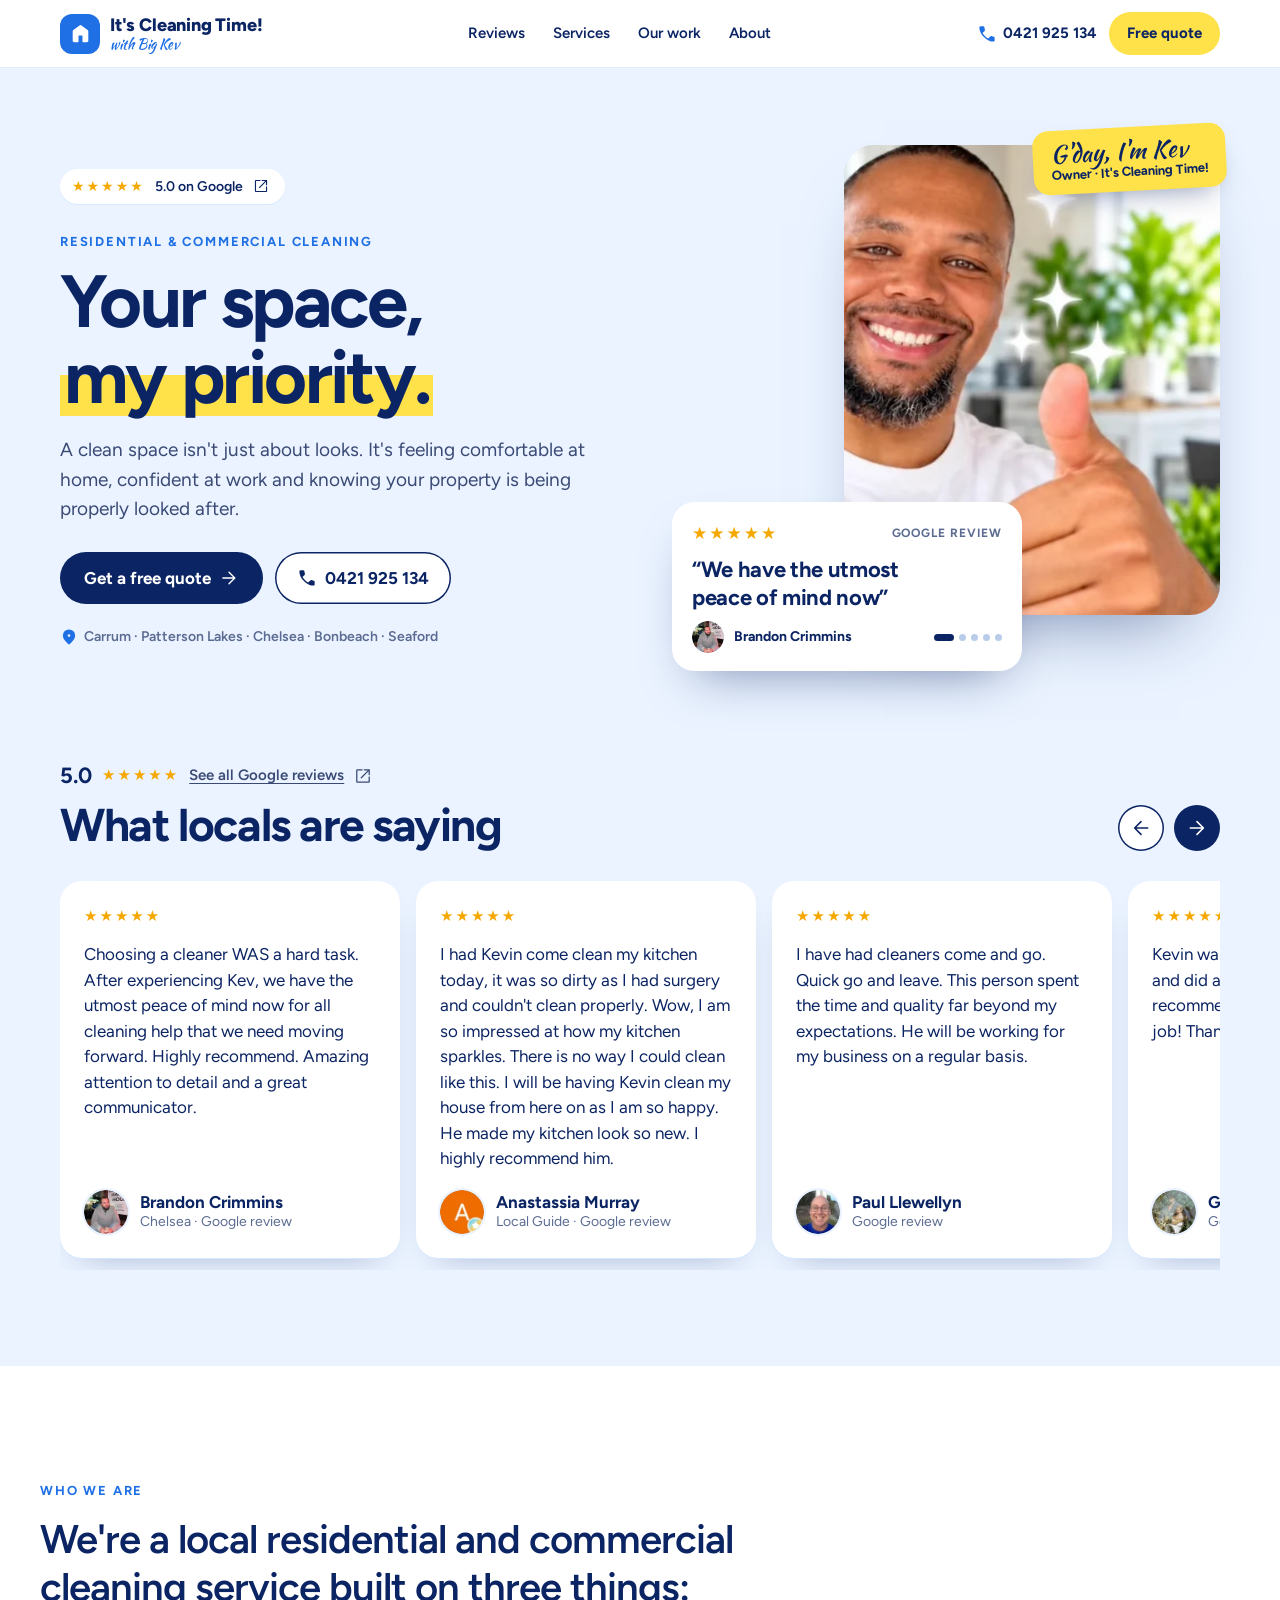
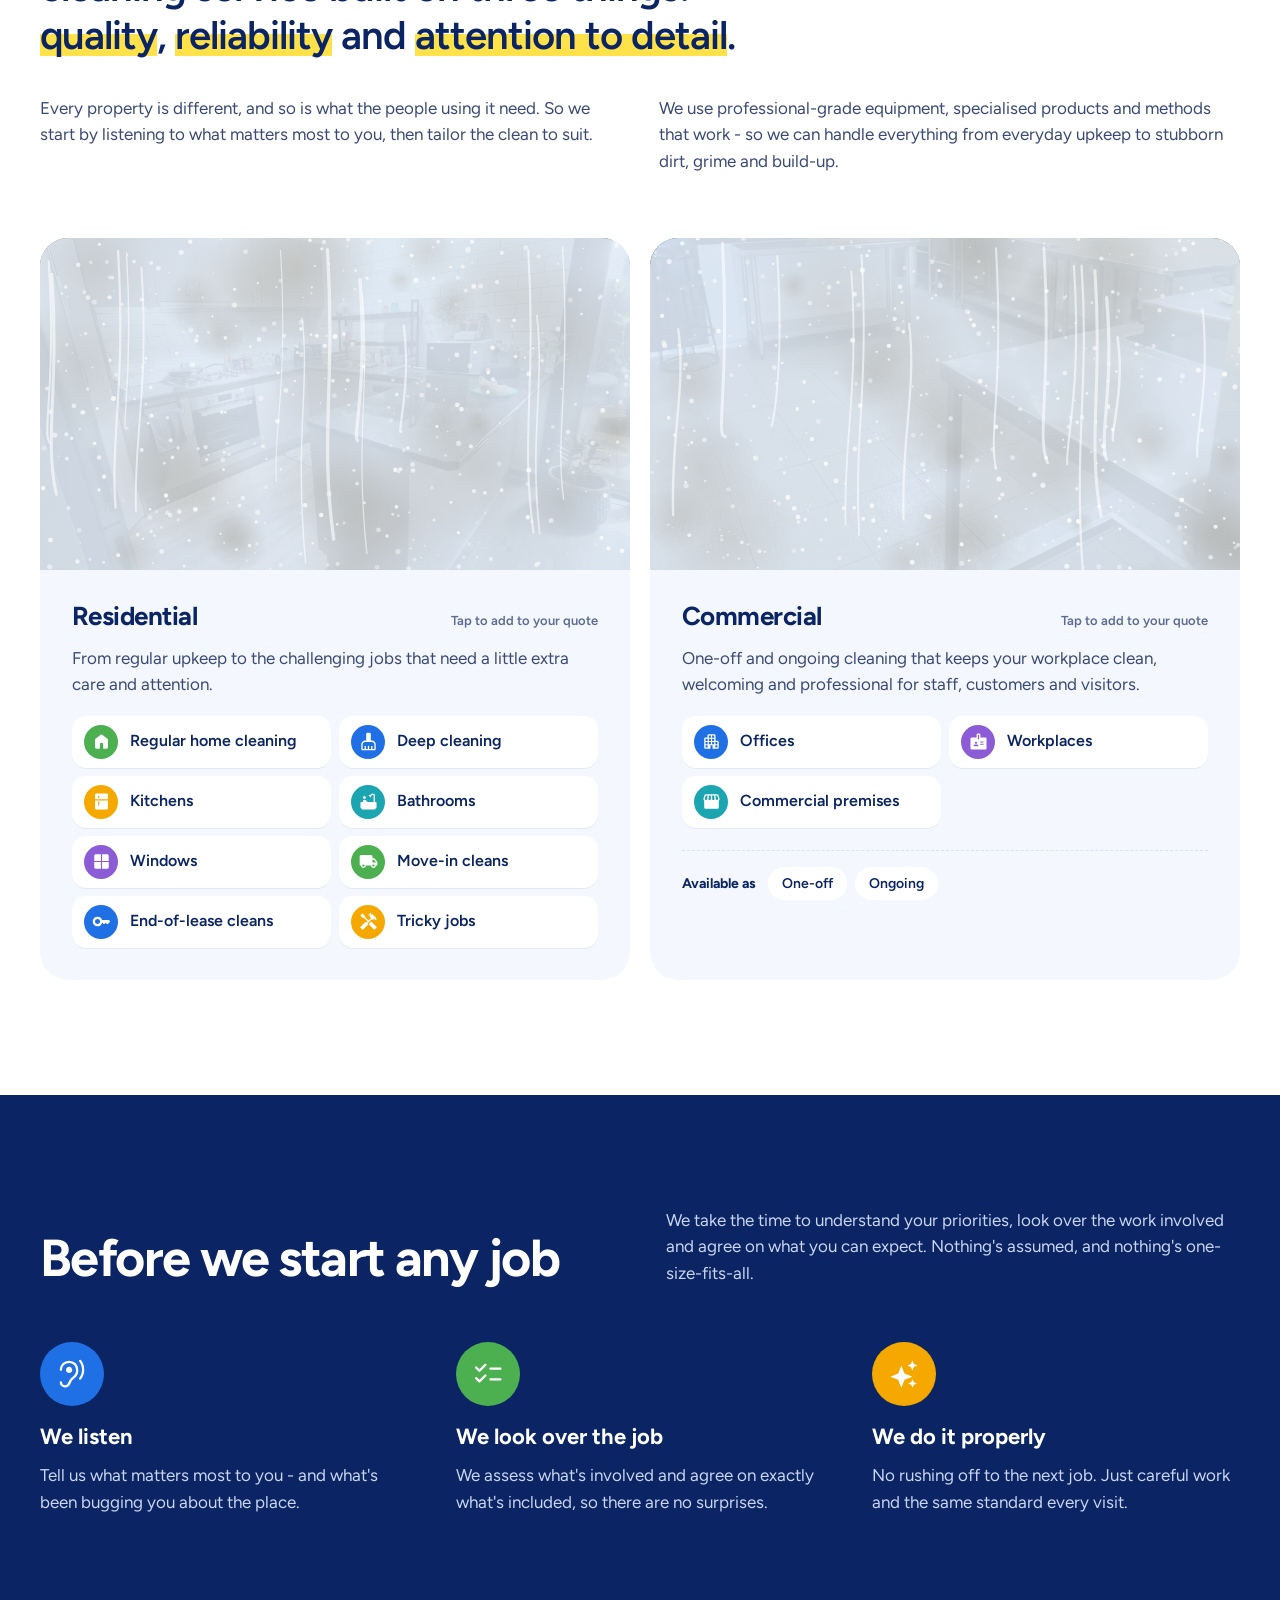
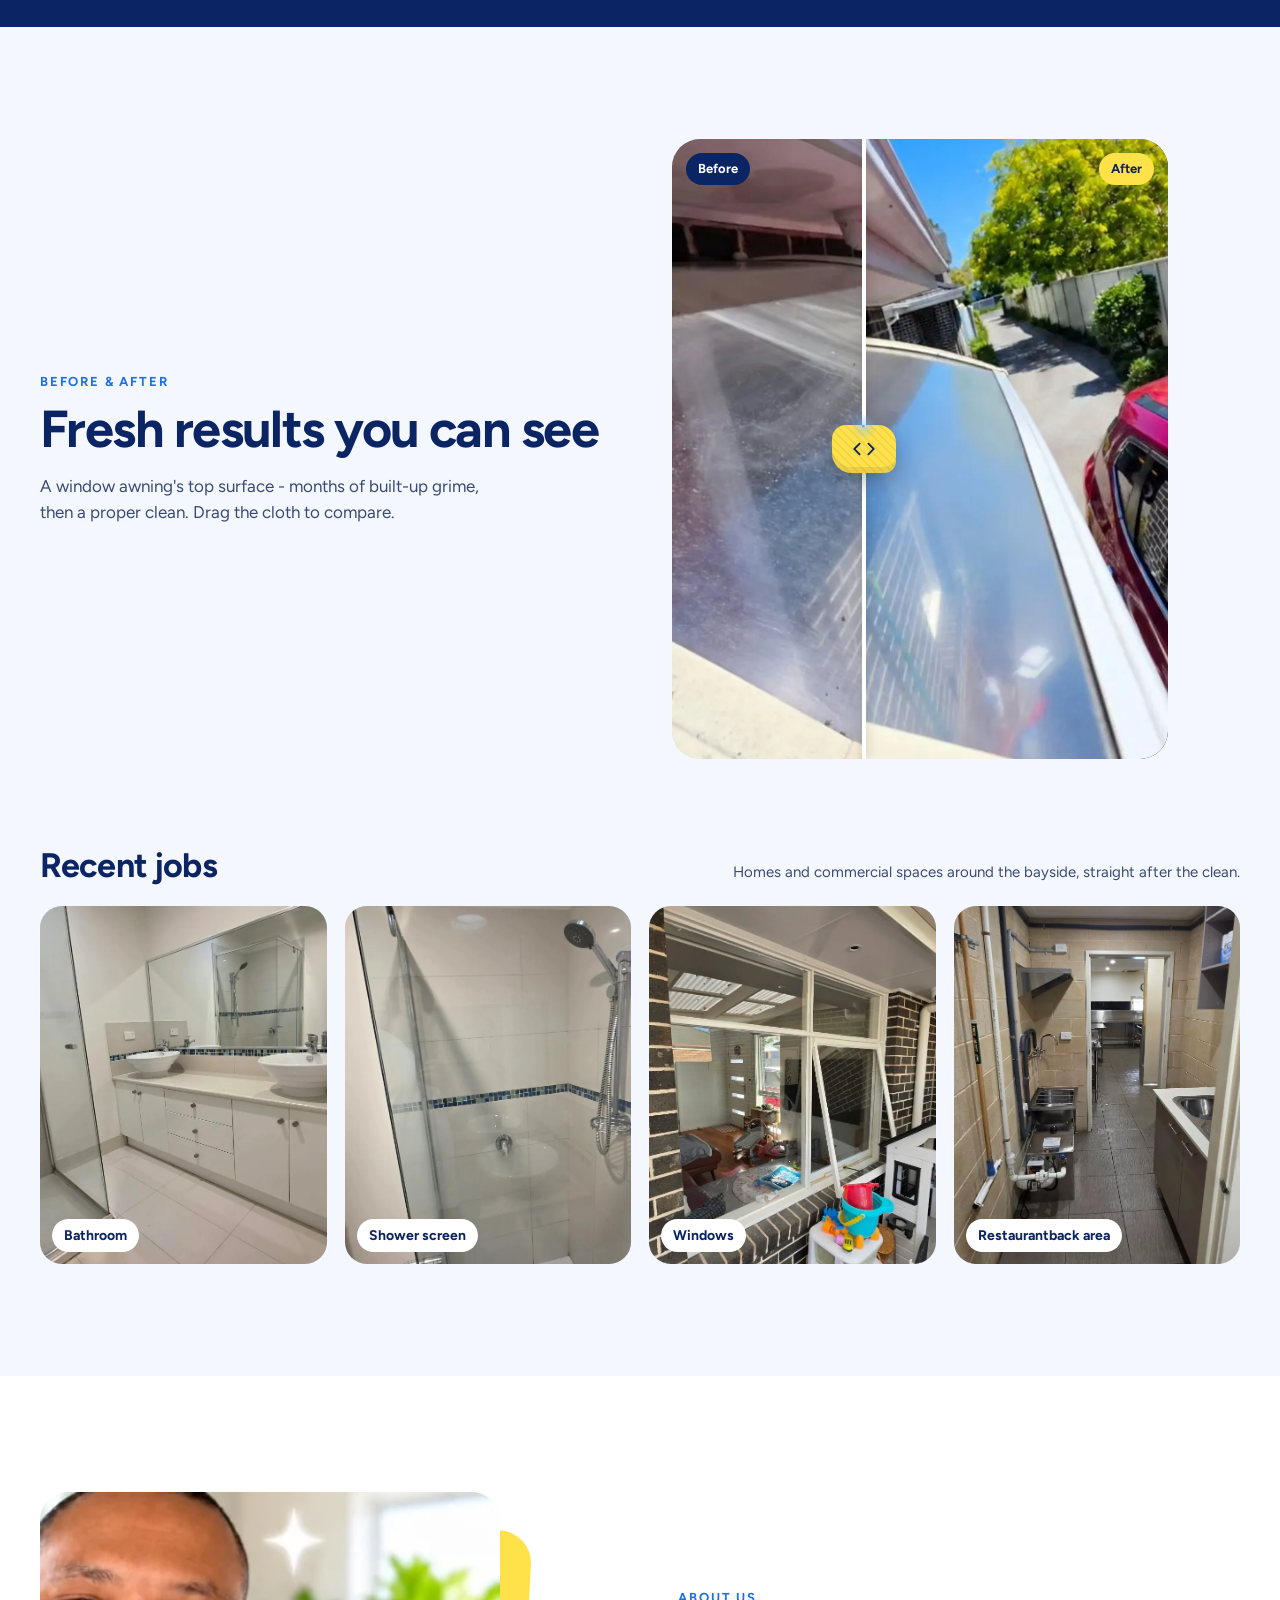
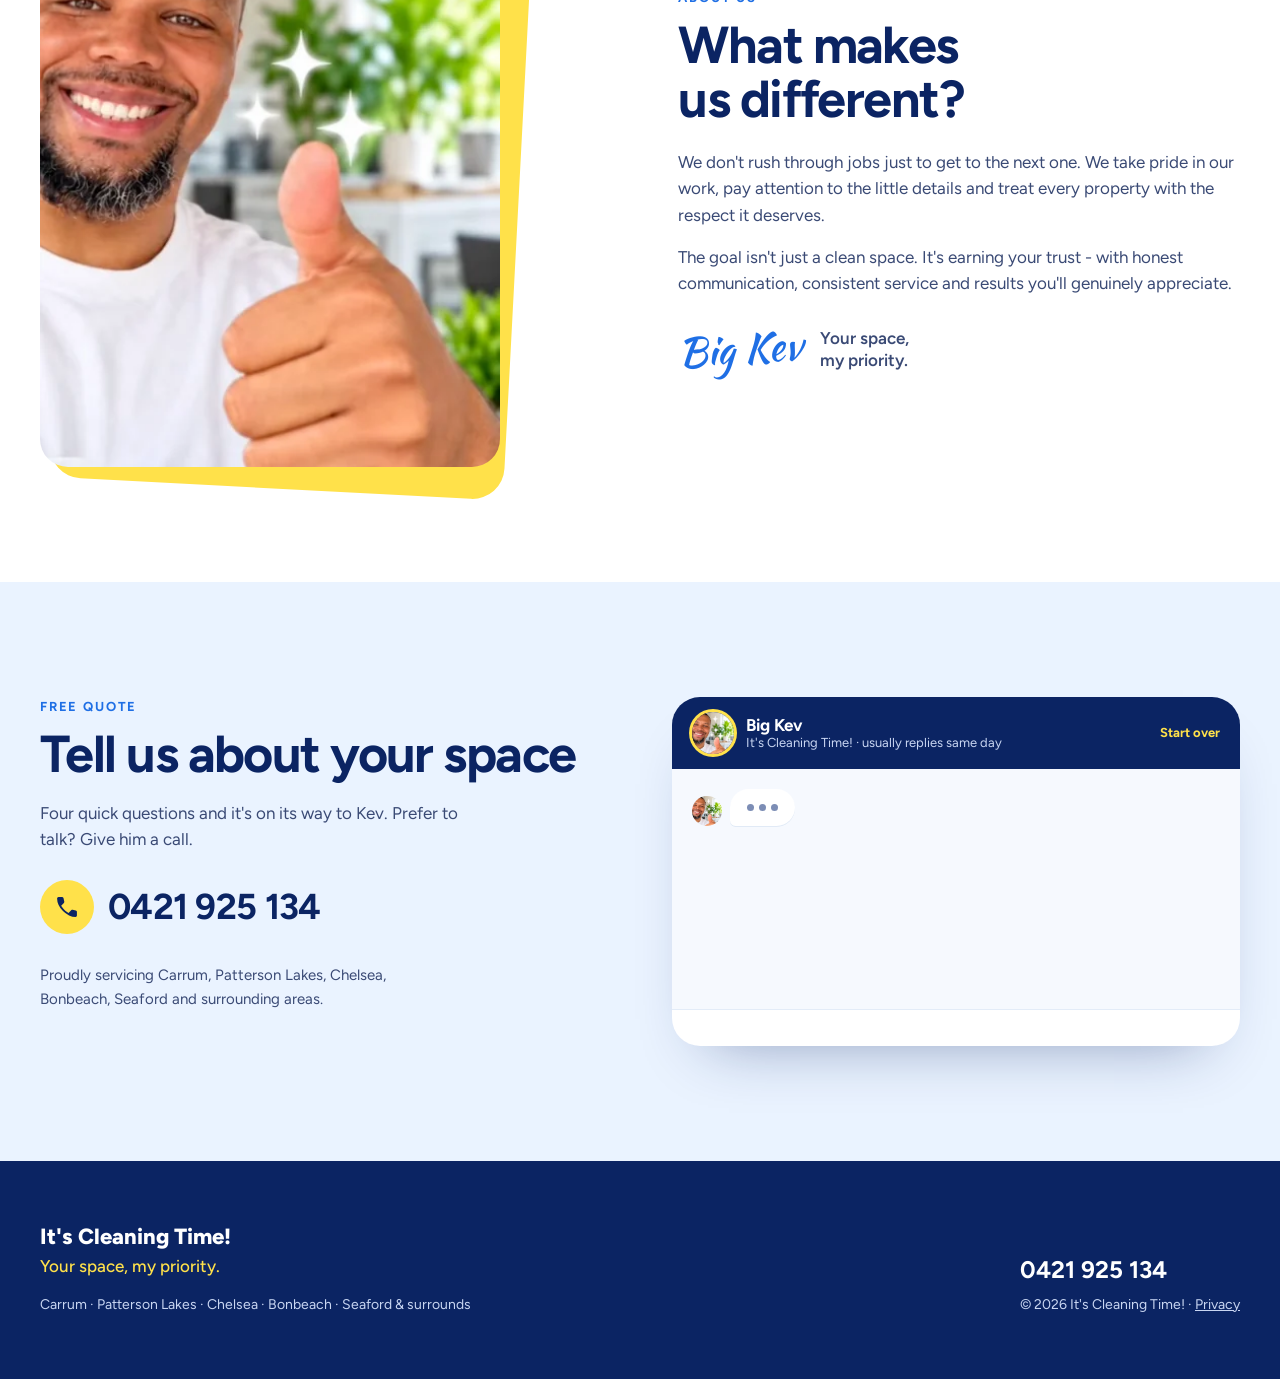
==== index.html @ 4a62997e "Update index.html" ====
<!DOCTYPE html>
<html lang="en-AU" class="no-js">
<head>
<meta charset="utf-8">
<meta name="viewport" content="width=device-width, initial-scale=1, viewport-fit=cover">
<title>It's Cleaning Time! | Home &amp; Commercial Cleaning in Carrum, Chelsea &amp; Seaford</title>
<meta name="description" content="A clean space isn't just about looks. Local residential and commercial cleaning with Big Kev in Carrum, Patterson Lakes, Chelsea, Bonbeach and Seaford. Get a free quote.">
<link rel="canonical" href="https://itscleaningtime.com.au/">
<meta name="theme-color" content="#0B2463">

<!-- Enquiry endpoint: the Supabase function that saves enquiries and emails Kev. Also used by the no-JavaScript form further down. -->
<meta name="enquiry-endpoint" content="https://hkbgkbuhmrchkftunzar.supabase.co/functions/v1/enquiry">

<meta property="og:type" content="website">
<meta property="og:site_name" content="It's Cleaning Time!">
<meta property="og:title" content="It's Cleaning Time! with Big Kev">
<meta property="og:description" content="Residential and commercial cleaning in Carrum, Patterson Lakes, Chelsea, Bonbeach and Seaford. Your space, my priority.">
<meta property="og:url" content="https://itscleaningtime.com.au/">
<meta property="og:image" content="https://itscleaningtime.com.au/assets/img/og-image.jpg">
<meta property="og:image:width" content="1200">
<meta property="og:image:height" content="630">
<meta property="og:locale" content="en_AU">
<meta name="twitter:card" content="summary_large_image">

<link rel="icon" href="favicon.svg" type="image/svg+xml">
<link rel="icon" href="favicon-32.png" type="image/png" sizes="32x32">
<link rel="apple-touch-icon" href="apple-touch-icon.png">

<link rel="preconnect" href="https://fonts.googleapis.com">
<link rel="preconnect" href="https://fonts.gstatic.com" crossorigin>
<link rel="stylesheet" href="https://fonts.googleapis.com/css2?family=Figtree:wght@400;500;600;700;800&family=Kaushan+Script&display=swap">
<link rel="stylesheet" href="assets/css/styles.css">
<script>document.documentElement.className = document.documentElement.className.replace('no-js', 'js');</script>
<script src="assets/js/main.js" defer></script>

<script type="application/ld+json">
{
  "@context": "https://schema.org",
  "@type": "LocalBusiness",
  "name": "It's Cleaning Time!",
  "alternateName": "It's Cleaning Time! with Big Kev",
  "description": "Residential and commercial cleaning in Carrum, Patterson Lakes, Chelsea, Bonbeach, Seaford and surrounding areas.",
  "url": "https://itscleaningtime.com.au/",
  "telephone": "+61421925134",
  "image": "https://itscleaningtime.com.au/assets/img/og-image.jpg",
  "logo": "https://itscleaningtime.com.au/apple-touch-icon.png",
  "areaServed": [
    { "@type": "Place", "name": "Carrum, VIC" },
    { "@type": "Place", "name": "Patterson Lakes, VIC" },
    { "@type": "Place", "name": "Chelsea, VIC" },
    { "@type": "Place", "name": "Bonbeach, VIC" },
    { "@type": "Place", "name": "Seaford, VIC" }
  ],
  "sameAs": ["https://share.google/cyPGA1AHIAnewg5Qh"]
}
</script>
</head>
<body>
<a class="skip-link" href="#quote">Skip to free quote</a>
<div class="page" id="page">

  <header class="site-header">
    <div class="wrap header-inner">
      <a class="brand" href="#top" aria-label="It's Cleaning Time! with Big Kev, back to top">
        <span class="brand-mark"><svg class="ic" aria-hidden="true"><use href="assets/icons.svg#home"/></svg></span>
        <span class="brand-text">
          <span class="brand-name">It's Cleaning Time!</span>
          <span class="brand-sub">with Big Kev</span>
        </span>
      </a>
      <nav class="site-nav" aria-label="Main">
        <a href="#reviews">Reviews</a>
        <a href="#services">Services</a>
        <a href="#work">Our work</a>
        <a href="#about">About</a>
      </nav>
      <div class="header-actions">
        <a class="header-phone" href="tel:0421925134"><svg class="ic" aria-hidden="true"><use href="assets/icons.svg#call"/></svg>0421 925 134</a>
        <a class="btn-header" href="#quote">Free quote</a>
      </div>
    </div>
  </header>

  <main>
    <!-- HERO -->
    <section id="top" class="hero">
      <div class="wrap hero-grid">
        <div class="hero-copy">
          <a class="google-pill" href="https://share.google/cyPGA1AHIAnewg5Qh" target="_blank" rel="noopener">
            <span class="stars" aria-hidden="true">★★★★★</span><span>5.0 on Google</span><svg class="ic" aria-hidden="true"><use href="assets/icons.svg#open_in_new"/></svg><span class="sr-only">(opens in a new tab)</span>
          </a>
          <p class="eyebrow hero-eyebrow">Residential &amp; commercial cleaning</p>
          <h1 class="h1">Your space, <span class="hl hl-hero" data-fx="hl">my priority.</span></h1>
          <p class="lead">A clean space isn't just about looks. It's feeling comfortable at home, confident at work and knowing your property is being properly looked after.</p>
          <div class="btn-row">
            <a class="btn btn-primary" href="#quote">Get a free quote<svg class="ic" aria-hidden="true"><use href="assets/icons.svg#arrow_forward"/></svg></a>
            <a class="btn btn-secondary" href="tel:0421925134"><svg class="ic" aria-hidden="true"><use href="assets/icons.svg#call"/></svg>0421 925 134</a>
          </div>
          <p class="area-line"><svg class="ic" aria-hidden="true"><use href="assets/icons.svg#location_on"/></svg>Carrum · Patterson Lakes · Chelsea · Bonbeach · Seaford</p>
        </div>

        <div class="hero-visual">
          <div class="hero-photo">
            <img src="assets/img/kev-photo.webp" alt="Big Kev from It's Cleaning Time!" width="453" height="805" fetchpriority="high">
          </div>
          <div class="kev-tag" aria-hidden="true">
            <span class="kev-tag-script">G'day, I'm Kev</span>
            <span class="kev-tag-sub">Owner · It's Cleaning Time!</span>
          </div>
          <figure class="hero-review" id="heroReview">
            <div class="hero-review-top">
              <span class="stars" role="img" aria-label="5 stars">★★★★★</span>
              <span class="hero-review-label">Google review</span>
            </div>
            <blockquote class="hero-review-quote" id="heroQuote">“We have the utmost peace of mind now”</blockquote>
            <figcaption class="hero-review-foot">
              <span class="hero-review-who"><img id="heroAvatar" src="assets/img/review-brandon.webp" alt="" width="32" height="32"><span id="heroName">Brandon Crimmins</span></span>
              <span class="dots" id="heroDots">
                <button type="button" class="dot is-active" data-i="0" aria-label="Show review 1" aria-current="true"></button>
                <button type="button" class="dot" data-i="1" aria-label="Show review 2"></button>
                <button type="button" class="dot" data-i="2" aria-label="Show review 3"></button>
                <button type="button" class="dot" data-i="3" aria-label="Show review 4"></button>
                <button type="button" class="dot" data-i="4" aria-label="Show review 5"></button>
              </span>
            </figcaption>
          </figure>
        </div>
      </div>

      <!-- REVIEWS -->
      <div id="reviews" class="wrap reviews">
        <div class="reviews-head">
          <div>
            <a class="rating-link" href="https://share.google/cyPGA1AHIAnewg5Qh" target="_blank" rel="noopener"><span class="rating-num">5.0</span><span class="stars" aria-hidden="true">★★★★★</span><span class="rating-text">See all Google reviews</span><svg class="ic" aria-hidden="true"><use href="assets/icons.svg#open_in_new"/></svg><span class="sr-only">(opens in a new tab)</span></a>
            <h2 class="h2 reviews-title">What locals are saying</h2>
          </div>
          <div class="arrows">
            <button type="button" class="round-btn round-btn-light" id="revPrev" aria-label="Previous reviews"><svg class="ic" aria-hidden="true"><use href="assets/icons.svg#arrow_back"/></svg></button>
            <button type="button" class="round-btn round-btn-dark" id="revNext" aria-label="Next reviews"><svg class="ic" aria-hidden="true"><use href="assets/icons.svg#arrow_forward"/></svg></button>
          </div>
        </div>
        <div class="review-row" id="reviewRow" data-fx="spray">
          <article class="review-card" data-sp>
            <span class="stars" role="img" aria-label="5 stars">★★★★★</span>
            <p>Choosing a cleaner WAS a hard task. After experiencing Kev, we have the utmost peace of mind now for all cleaning help that we need moving forward. Highly recommend. Amazing attention to detail and a great communicator.</p>
            <div class="review-foot">
              <img src="assets/img/review-brandon.webp" alt="" width="44" height="44" loading="lazy">
              <div><div class="review-name">Brandon Crimmins</div><div class="review-meta">Chelsea · Google review</div></div>
            </div>
            <div class="sheen" data-sheen></div>
          </article>
          <article class="review-card" data-sp>
            <span class="stars" role="img" aria-label="5 stars">★★★★★</span>
            <p>I had Kevin come clean my kitchen today, it was so dirty as I had surgery and couldn't clean properly. Wow, I am so impressed at how my kitchen sparkles. There is no way I could clean like this. I will be having Kevin clean my house from here on as I am so happy. He made my kitchen look so new. I highly recommend him.</p>
            <div class="review-foot">
              <img src="assets/img/review-anastassia.webp" alt="" width="44" height="44" loading="lazy">
              <div><div class="review-name">Anastassia Murray</div><div class="review-meta">Local Guide · Google review</div></div>
            </div>
            <div class="sheen" data-sheen></div>
          </article>
          <article class="review-card" data-sp>
            <span class="stars" role="img" aria-label="5 stars">★★★★★</span>
            <p>I have had cleaners come and go. Quick go and leave. This person spent the time and quality far beyond my expectations. He will be working for my business on a regular basis.</p>
            <div class="review-foot">
              <img src="assets/img/review-paul.webp" alt="" width="44" height="44" loading="lazy">
              <div><div class="review-name">Paul Llewellyn</div><div class="review-meta">Google review</div></div>
            </div>
            <div class="sheen" data-sheen></div>
          </article>
          <article class="review-card" data-sp>
            <span class="stars" role="img" aria-label="5 stars">★★★★★</span>
            <p>Kevin was great! So easy to deal with and did a fantastic job. Would highly recommend him for your next cleaning job! Thanks Big Kev</p>
            <div class="review-foot">
              <img src="assets/img/review-geoff-karen.webp" alt="" width="44" height="44" loading="lazy">
              <div><div class="review-name">Geoff and Karen</div><div class="review-meta">Google review</div></div>
            </div>
            <div class="sheen" data-sheen></div>
          </article>
          <article class="review-card" data-sp>
            <span class="stars" role="img" aria-label="5 stars">★★★★★</span>
            <p>Great service, very professional affordable and so clean thank you Kevin</p>
            <div class="review-foot">
              <img src="assets/img/review-lynessa.webp" alt="" width="44" height="44" loading="lazy">
              <div><div class="review-name">Lynessa Lucero</div><div class="review-meta">Google review</div></div>
            </div>
            <div class="sheen" data-sheen></div>
          </article>
        </div>
      </div>
    </section>

    <!-- WHO WE ARE / SERVICES -->
    <section id="services" class="section services">
      <div class="wrap">
        <p class="eyebrow">Who we are</p>
        <p class="statement">We're a local residential and commercial cleaning service built on three things: <span class="hl" data-fx="hl" style="--hl-delay:.1s">quality</span>, <span class="hl" data-fx="hl" style="--hl-delay:.5s">reliability</span> and <span class="hl" data-fx="hl" style="--hl-delay:.9s">attention to detail</span>.</p>
        <div class="two-col-text">
          <p>Every property is different, and so is what the people using it need. So we start by listening to what matters most to you, then tailor the clean to suit.</p>
          <p>We use professional-grade equipment, specialised products and methods that work - so we can handle everything from everyday upkeep to stubborn dirt, grime and build-up.</p>
        </div>

        <div class="svc-cards">
          <div class="svc-card">
            <div class="svc-photo" data-fx="fog">
              <img src="assets/img/home-kitchen.webp" alt="Freshly cleaned home kitchen" width="1200" height="555" loading="lazy">
              <canvas aria-hidden="true"></canvas>
            </div>
            <div class="svc-body">
              <div class="svc-title-row">
                <h3 class="h3">Residential</h3>
                <span class="svc-hint">Tap to add to your quote</span>
              </div>
              <p>From regular upkeep to the challenging jobs that need a little extra care and attention.</p>
              <div class="tiles">
                <button type="button" class="tile" data-service="Regular home clean"><span class="tile-ic" style="--c:var(--green)"><svg class="ic" aria-hidden="true"><use href="assets/icons.svg#home"/></svg></span>Regular home cleaning</button>
                <button type="button" class="tile" data-service="Deep clean"><span class="tile-ic" style="--c:var(--blue)"><svg class="ic" aria-hidden="true"><use href="assets/icons.svg#cleaning_services"/></svg></span>Deep cleaning</button>
                <button type="button" class="tile" data-service="Kitchen"><span class="tile-ic" style="--c:var(--star)"><svg class="ic" aria-hidden="true"><use href="assets/icons.svg#kitchen"/></svg></span>Kitchens</button>
                <button type="button" class="tile" data-service="Bathroom"><span class="tile-ic" style="--c:var(--teal)"><svg class="ic" aria-hidden="true"><use href="assets/icons.svg#bathtub"/></svg></span>Bathrooms</button>
                <button type="button" class="tile" data-service="Windows"><span class="tile-ic" style="--c:var(--purple)"><svg class="ic" aria-hidden="true"><use href="assets/icons.svg#window"/></svg></span>Windows</button>
                <button type="button" class="tile" data-service="Move-in"><span class="tile-ic" style="--c:var(--green)"><svg class="ic" aria-hidden="true"><use href="assets/icons.svg#local_shipping"/></svg></span>Move-in cleans</button>
                <button type="button" class="tile" data-service="End-of-lease"><span class="tile-ic" style="--c:var(--blue)"><svg class="ic" aria-hidden="true"><use href="assets/icons.svg#key"/></svg></span>End-of-lease cleans</button>
                <button type="button" class="tile" data-service="Tricky job"><span class="tile-ic" style="--c:var(--star)"><svg class="ic" aria-hidden="true"><use href="assets/icons.svg#handyman"/></svg></span>Tricky jobs</button>
              </div>
            </div>
          </div>

          <div class="svc-card">
            <div class="svc-photo" data-fx="fog" data-delay="250">
              <img src="assets/img/commercial-kitchen.webp" alt="Clean commercial kitchen" width="647" height="1400" loading="lazy" style="object-position:50% 60%">
              <canvas aria-hidden="true"></canvas>
            </div>
            <div class="svc-body">
              <div class="svc-title-row">
                <h3 class="h3">Commercial</h3>
                <span class="svc-hint">Tap to add to your quote</span>
              </div>
              <p>One-off and ongoing cleaning that keeps your workplace clean, welcoming and professional for staff, customers and visitors.</p>
              <div class="tiles">
                <button type="button" class="tile" data-service="Office / workplace"><span class="tile-ic" style="--c:var(--blue)"><svg class="ic" aria-hidden="true"><use href="assets/icons.svg#apartment"/></svg></span>Offices</button>
                <button type="button" class="tile" data-service="Office / workplace"><span class="tile-ic" style="--c:var(--purple)"><svg class="ic" aria-hidden="true"><use href="assets/icons.svg#badge"/></svg></span>Workplaces</button>
                <button type="button" class="tile" data-service="Commercial premises"><span class="tile-ic" style="--c:var(--teal)"><svg class="ic" aria-hidden="true"><use href="assets/icons.svg#storefront"/></svg></span>Commercial premises</button>
              </div>
              <div class="available">
                <span class="available-label">Available as</span>
                <span class="pill">One-off</span>
                <span class="pill">Ongoing</span>
              </div>
            </div>
          </div>
        </div>
      </div>
    </section>

    <!-- BEFORE WE START -->
    <section class="section steps on-navy">
      <div class="wrap">
        <div class="steps-head">
          <h2 class="h2">Before we start any job</h2>
          <p>We take the time to understand your priorities, look over the work involved and agree on what you can expect. Nothing's assumed, and nothing's one-size-fits-all.</p>
        </div>
        <div class="steps-grid" data-fx="spray">
          <div class="step">
            <span class="step-ic" data-sp style="--c:var(--blue)"><svg class="ic" aria-hidden="true"><use href="assets/icons.svg#hearing"/></svg></span>
            <h3>We listen</h3>
            <p>Tell us what matters most to you - and what's been bugging you about the place.</p>
          </div>
          <div class="step">
            <span class="step-ic" data-sp style="--c:var(--green)"><svg class="ic" aria-hidden="true"><use href="assets/icons.svg#checklist"/></svg></span>
            <h3>We look over the job</h3>
            <p>We assess what's involved and agree on exactly what's included, so there are no surprises.</p>
          </div>
          <div class="step">
            <span class="step-ic" data-sp style="--c:var(--star)"><svg class="ic" aria-hidden="true"><use href="assets/icons.svg#auto_awesome"/></svg></span>
            <h3>We do it properly</h3>
            <p>No rushing off to the next job. Just careful work and the same standard every visit.</p>
          </div>
        </div>
      </div>
    </section>

    <!-- OUR WORK -->
    <section id="work" class="section work">
      <div class="wrap">
        <div class="ba-grid">
          <div>
            <p class="eyebrow">Before &amp; after</p>
            <h2 class="h2 ba-title">Fresh results you can see</h2>
            <p class="ba-copy">A window awning's top surface - months of built-up grime, then a proper clean. Drag the cloth to compare.</p>
          </div>
          <div class="ba" id="ba" data-fx="ba">
            <img src="assets/img/awning-before.webp" alt="Window awning before cleaning" width="714" height="1500" loading="lazy">
            <div class="ba-after" id="baAfter" style="clip-path:inset(0 0 0 50%)"><img src="assets/img/awning-after.webp" alt="Window awning after cleaning" width="714" height="1500" loading="lazy"></div>
            <span class="ba-label ba-label-before">Before</span>
            <span class="ba-label ba-label-after">After</span>
            <div class="ba-handle" id="baHandle" style="left:50%">
              <div class="ba-line"></div>
              <div class="ba-grip" id="baGrip" role="slider" tabindex="0" aria-label="Before and after comparison" aria-valuemin="2" aria-valuemax="98" aria-valuenow="50" aria-valuetext="Showing half before, half after"><svg class="ic" aria-hidden="true"><use href="assets/icons.svg#code"/></svg></div>
            </div>
          </div>
        </div>

        <div class="recent-head">
          <h3 class="recent-title">Recent jobs</h3>
          <p>Homes and commercial spaces around the bayside, straight after the clean.</p>
        </div>
        <div class="recent-grid">
          <figure class="job"><img src="assets/img/bathroom-vanity.webp" alt="Clean bathroom vanity" width="647" height="1400" loading="lazy" style="object-position:50% 55%"><figcaption>Bathroom</figcaption></figure>
          <figure class="job"><img src="assets/img/shower.webp" alt="Sparkling shower screen" width="647" height="1400" loading="lazy" style="object-position:50% 45%"><figcaption>Shower screen</figcaption></figure>
          <figure class="job"><img src="assets/img/windows.webp" alt="Clean exterior windows" width="647" height="1400" loading="lazy" style="object-position:50% 45%"><figcaption>Windows</figcaption></figure>
          <figure class="job"><img src="assets/img/commercial-utility.webp" alt="Clean back-of-house area" width="647" height="1400" loading="lazy" style="object-position:50% 60%"><figcaption>Restaurantback area</figcaption></figure>
        </div>
      </div>
    </section>

    <!-- ABOUT -->
    <section id="about" class="section about">
      <div class="wrap about-grid">
        <div class="about-photo" data-fx="spark">
          <div class="about-backing" aria-hidden="true"></div>
          <img src="assets/img/kev-photo.webp" alt="Big Kev with his cleaning kit" width="453" height="805" loading="lazy">
        </div>
        <div>
          <p class="eyebrow">About us</p>
          <h2 class="h2 about-title">What makes us different?</h2>
          <p class="about-p">We don't rush through jobs just to get to the next one. We take pride in our work, pay attention to the little details and treat every property with the respect it deserves.</p>
          <p class="about-p">The goal isn't just a clean space. It's earning your trust - with honest communication, consistent service and results you'll genuinely appreciate.</p>
          <div class="signoff">
            <span class="signoff-name">Big Kev</span>
            <span class="signoff-line">Your space,<br>my priority.</span>
          </div>
        </div>
      </div>
    </section>

    <!-- FREE QUOTE -->
    <section id="quote" class="section quote">
      <div class="wrap quote-grid">
        <div>
          <p class="eyebrow">Free quote</p>
          <h2 class="h2 quote-title">Tell us about your space</h2>
          <p class="quote-copy">Four quick questions and it's on its way to Kev. Prefer to talk? Give him a call.</p>
          <a class="big-tel" href="tel:0421925134">
            <span class="big-tel-ic"><svg class="ic" aria-hidden="true"><use href="assets/icons.svg#call"/></svg></span>
            <span class="big-tel-num">0421 925 134</span>
          </a>
          <p class="quote-area">Proudly servicing Carrum, Patterson Lakes, Chelsea, Bonbeach, Seaford and surrounding areas.</p>
        </div>

        <div class="chat-card" id="chatCard" data-fx="chat">
          <div class="chat-head">
            <img class="chat-head-avatar" src="assets/img/kev-photo.webp" alt="" width="42" height="42">
            <div class="chat-head-text">
              <div class="chat-head-name">Big Kev</div>
              <div class="chat-head-sub">It's Cleaning Time! · usually replies same day</div>
            </div>
            <button type="button" class="chat-restart" id="chatRestart">Start over</button>
          </div>

          <div class="chat-log" id="chatLog" role="log" aria-live="polite" aria-label="Quote chat with Kev"></div>

          <div class="chat-controls" id="chatControls">
            <div class="chat-opts" id="chatOpts" role="group" aria-label="Choose an answer"></div>

            <form class="chat-form" id="chatForm" novalidate hidden>
              <label class="sr-only" for="cfName">Your name</label>
              <input class="field" id="cfName" name="name" autocomplete="name" placeholder="Your name" maxlength="80">
              <label class="sr-only" for="cfContact">Phone or email</label>
              <input class="field" id="cfContact" name="contact" autocomplete="tel" placeholder="Phone or email" maxlength="120">
              <label class="sr-only" for="cfNote">Anything else? (optional)</label>
              <input class="field" id="cfNote" name="note" placeholder="Anything else? (optional)" maxlength="500">
              <div class="hp" aria-hidden="true">
                <label for="cfCompany">Leave this empty</label>
                <input id="cfCompany" name="company" tabindex="-1" autocomplete="off">
              </div>
              <p class="chat-err" id="chatErr" role="alert" hidden></p>
              <button type="submit" class="btn btn-primary btn-block">Send to Kev<svg class="ic" aria-hidden="true"><use href="assets/icons.svg#send"/></svg></button>
            </form>

            <div class="chat-done" id="chatDone" hidden>
              <span class="chat-done-status"><svg class="ic" aria-hidden="true"><use href="assets/icons.svg#check_circle"/></svg>Enquiry sent</span>
              <button type="button" class="chat-done-again" id="chatAgain">Start a new one</button>
            </div>
          </div>

          <noscript>
            <!-- No-JavaScript fallback form -->
            <form class="nojs-form" method="post" action="https://hkbgkbuhmrchkftunzar.supabase.co/functions/v1/enquiry">
              <input type="hidden" name="source" value="no-js-form">
              <label for="nsService">What do you need a hand with?</label>
              <select class="field" id="nsService" name="service">
                <option>Regular home clean</option><option>Deep clean</option><option>Kitchen</option><option>Bathroom</option><option>Windows</option><option>Move-in</option><option>End-of-lease</option><option>Tricky job</option><option>Office / workplace</option><option>Commercial premises</option>
              </select>
              <label for="nsSuburb">Which suburb are you in?</label>
              <select class="field" id="nsSuburb" name="suburb">
                <option>Carrum</option><option>Patterson Lakes</option><option>Chelsea</option><option>Bonbeach</option><option>Seaford</option><option>Somewhere nearby</option>
              </select>
              <label for="nsFreq">One-off or ongoing?</label>
              <select class="field" id="nsFreq" name="frequency">
                <option>One-off</option><option>Ongoing</option><option>Not sure yet</option>
              </select>
              <label for="nsName">Your name</label>
              <input class="field" id="nsName" name="name" autocomplete="name" required maxlength="80">
              <label for="nsContact">Phone or email</label>
              <input class="field" id="nsContact" name="contact" autocomplete="tel" required maxlength="120">
              <label for="nsNote">Anything else? (optional)</label>
              <input class="field" id="nsNote" name="note" maxlength="500">
              <div class="hp" aria-hidden="true"><label for="nsCompany">Leave this empty</label><input id="nsCompany" name="company" tabindex="-1" autocomplete="off"></div>
              <button type="submit" class="btn btn-primary btn-block">Send to Kev</button>
            </form>
          </noscript>
        </div>
      </div>
    </section>
  </main>

  <footer class="site-footer on-navy">
    <div class="wrap footer-inner">
      <div class="footer-left">
        <span class="footer-name">It's Cleaning Time!</span>
        <span class="footer-tagline">Your space, my priority.</span>
        <span class="footer-areas">Carrum · Patterson Lakes · Chelsea · Bonbeach · Seaford &amp; surrounds</span>
      </div>
      <div class="footer-right">
        <a class="footer-tel" href="tel:0421925134">0421 925 134</a>
        <!-- To show an ABN, add it before the © like this: ABN 00 000 000 000 · -->
        <span class="footer-small">© <span id="year">2026</span> It's Cleaning Time! · <a href="privacy.html">Privacy</a></span>
      </div>
    </div>
  </footer>

  <div class="mobile-bar">
    <a class="mobile-bar-call" href="tel:0421925134"><svg class="ic" aria-hidden="true"><use href="assets/icons.svg#call"/></svg>Call Kev</a>
    <a class="mobile-bar-quote" href="#quote">Free quote</a>
  </div>

  <div class="fx-layer" id="fxLayer" aria-hidden="true"></div>
</div>
</body>
</html>
---- assets/css/styles.css ----
/* It's Cleaning Time! - site styles
   Design tokens come from the approved design system (v1, November 2026).
   Change colours here, in :root, rather than throughout the file. */

:root {
  --navy: #0B2463;
  --blue: #1F6FE5;
  --yellow: #FFE14A;
  --yellow-tint: #FFF6CC;
  --sky: #EAF3FF;
  --mist: #F4F8FE;
  --input: #F6F9FE;
  --line: #E3ECF8;
  --line-2: #D6E3F5;
  --line-3: #D6E8FF;
  --tile-line: #E1EAF6;
  --body: #3A4A75;
  --muted: #5B6B92;
  --on-navy: #C9D6F2;
  --star: #F5A800;
  --green: #4CAF50;
  --teal: #1BA5B0;
  --purple: #8B5CD6;
  --success: #2E7D32;
  --warn: #8A5A00;
  --placeholder: #CFE0F3;

  --gutter: clamp(16px, 4vw, 40px);
  --maxw: 1240px;

  --shadow-card: 0 1px 0 var(--line-3), 0 16px 34px -24px rgba(11, 36, 99, .45);
  --shadow-float: 0 24px 50px -24px rgba(11, 36, 99, .5);
  --shadow-hero: 0 40px 70px -40px rgba(11, 36, 99, .55);
  --shadow-chat: 0 30px 60px -36px rgba(11, 36, 99, .45);

  --font: 'Figtree', system-ui, -apple-system, 'Segoe UI', Roboto, sans-serif;
  --script: 'Kaushan Script', 'Brush Script MT', cursive;
}

/* ---------- Base ---------- */
*, *::before, *::after { box-sizing: border-box; }
html { scroll-behavior: smooth; -webkit-text-size-adjust: 100%; }
body {
  margin: 0;
  background: #fff;
  color: var(--navy);
  font-family: var(--font);
  font-size: 17px;
  line-height: 1.55;
  -webkit-font-smoothing: antialiased;
  -moz-osx-font-smoothing: grayscale;
}
img { max-width: 100%; display: block; }
a { color: var(--blue); }
a:hover { color: var(--navy); }
p { margin: 0; }
h1, h2, h3 { margin: 0; }
[hidden] { display: none !important; }
button { font: inherit; color: inherit; }

.ic { width: 1em; height: 1em; flex: none; fill: currentColor; display: inline-block; vertical-align: middle; }

.sr-only {
  position: absolute !important; width: 1px; height: 1px; padding: 0; margin: -1px;
  overflow: hidden; clip: rect(0 0 0 0); white-space: nowrap; border: 0;
}
.hp { position: absolute !important; left: -9999px; top: auto; width: 1px; height: 1px; overflow: hidden; }

.skip-link {
  position: absolute; left: 12px; top: -60px; z-index: 100;
  background: var(--yellow); color: var(--navy); font-weight: 700;
  padding: 10px 16px; border-radius: 999px; text-decoration: none;
}
.skip-link:focus { top: 12px; }

:focus-visible { outline: 3px solid var(--blue); outline-offset: 3px; }
.on-navy :focus-visible { outline-color: var(--yellow); }

.page { position: relative; overflow-x: clip; background: #fff; }
.wrap { max-width: var(--maxw); margin: 0 auto; }
section[id], #reviews { scroll-margin-top: 72px; }

.stars { color: var(--star); letter-spacing: 2px; }

.eyebrow {
  font-weight: 700; font-size: 13px; letter-spacing: .14em;
  text-transform: uppercase; color: var(--blue);
}
.h1 {
  font-weight: 700; font-size: clamp(42px, 6vw, 74px); line-height: 1.02;
  letter-spacing: -.035em; margin-top: 12px; text-wrap: balance;
}
.h2 {
  font-weight: 700; font-size: clamp(32px, 4.2vw, 52px); line-height: 1.05;
  letter-spacing: -.03em; text-wrap: balance;
}
.h3 { font-weight: 700; font-size: 26px; line-height: 1.1; letter-spacing: -.02em; }

/* Yellow marker highlight */
.hl {
  background-image: linear-gradient(var(--yellow), var(--yellow));
  background-repeat: no-repeat;
  background-position: 0 88%;
  background-size: 0% 46%;
  transition: background-size var(--hl-dur, .8s) cubic-bezier(.6, 0, .2, 1) var(--hl-delay, .1s);
}
.hl-hero { --hl-dur: .9s; --hl-delay: .4s; padding: 0 .05em; }
.hl.is-on, .no-js .hl { background-size: 100% 46%; }

/* ---------- Buttons ---------- */
.btn {
  display: inline-flex; align-items: center; justify-content: center; gap: 8px;
  font-weight: 700; font-size: 17px; line-height: 1.3;
  padding: 15px 24px; border-radius: 999px; text-decoration: none;
  border: 0; cursor: pointer; transition: background-color .15s, color .15s;
}
.btn .ic { font-size: 20px; }
.btn-primary { background: var(--navy); color: #fff; }
.btn-primary:hover { background: var(--blue); color: #fff; }
.btn-secondary { background: #fff; color: var(--navy); padding: 15px 22px; box-shadow: inset 0 0 0 1.5px var(--navy); }
.btn-secondary:hover { background: var(--yellow); color: var(--navy); }
.btn-block { width: 100%; }

.round-btn {
  width: 46px; height: 46px; border-radius: 50%; border: 0; cursor: pointer;
  display: grid; place-items: center; transition: background-color .15s;
}
.round-btn .ic { font-size: 22px; }
.round-btn-light { background: #fff; color: var(--navy); box-shadow: inset 0 0 0 1.5px var(--navy); }
.round-btn-light:hover { background: var(--yellow); }
.round-btn-dark { background: var(--navy); color: #fff; }
.round-btn-dark:hover { background: var(--blue); }

/* ---------- Header ---------- */
.site-header {
  position: sticky; top: 0; z-index: 40;
  background: rgba(255, 255, 255, .94);
  -webkit-backdrop-filter: blur(10px); backdrop-filter: blur(10px);
  border-bottom: 1px solid var(--line);
}
.header-inner {
  padding: 12px var(--gutter);
  display: flex; align-items: center; justify-content: space-between; gap: 16px;
}
.brand { display: flex; align-items: center; gap: 10px; text-decoration: none; color: var(--navy); }
.brand:hover { color: var(--navy); }
.brand-mark {
  width: 40px; height: 40px; border-radius: 12px; background: var(--blue); color: #fff;
  display: grid; place-items: center; flex: none;
}
.brand-mark .ic { font-size: 23px; }
.brand-text { display: flex; flex-direction: column; line-height: 1; }
.brand-name { font-weight: 800; font-size: 18px; letter-spacing: -.01em; }
.brand-sub { font-family: var(--script); font-size: 14px; color: var(--blue); margin-top: 3px; }

.site-nav { display: none; gap: 28px; font-weight: 600; font-size: 15px; }
.site-nav a { color: var(--navy); text-decoration: none; }
.site-nav a:hover { color: var(--blue); }
.header-actions { display: flex; gap: 12px; align-items: center; }
.header-phone {
  display: none; align-items: center; gap: 6px;
  font-weight: 700; font-size: 15px; color: var(--navy); text-decoration: none;
}
.header-phone .ic { font-size: 20px; color: var(--blue); }
.btn-header {
  background: var(--yellow); color: var(--navy); font-weight: 700; font-size: 15px;
  padding: 10px 18px; border-radius: 999px; text-decoration: none; white-space: nowrap;
  transition: background-color .15s, color .15s;
}
.btn-header:hover { background: var(--navy); color: #fff; }

@media (min-width: 900px) {
  .site-nav { display: flex; }
  .header-phone { display: flex; }
}

/* ---------- Hero ---------- */
.hero { background: var(--sky); }
.hero-grid {
  padding: clamp(32px, 6vw, 80px) var(--gutter) 0;
  display: grid;
  grid-template-columns: repeat(auto-fit, minmax(min(100%, 440px), 1fr));
  gap: clamp(32px, 5vw, 64px);
  align-items: center;
}
.hero-copy { display: flex; flex-direction: column; align-items: flex-start; }
.google-pill {
  display: inline-flex; align-items: center; gap: 10px;
  background: #fff; border-radius: 999px; padding: 7px 16px 7px 12px;
  font-weight: 600; font-size: 14px; box-shadow: 0 1px 0 var(--line-3);
  color: var(--navy); text-decoration: none;
}
.google-pill:hover { color: var(--blue); }
.google-pill .ic { font-size: 16px; }
.hero-eyebrow { margin-top: 28px; }
.lead { margin-top: 20px; max-width: 30em; color: var(--body); font-size: clamp(17px, 1.6vw, 19px); text-wrap: pretty; }
.btn-row { display: flex; flex-wrap: wrap; gap: 12px; margin-top: 28px; }
.area-line {
  display: flex; align-items: center; gap: 6px; margin-top: 22px;
  font-size: 14px; font-weight: 600; color: var(--muted);
}
.area-line .ic { font-size: 18px; color: var(--blue); }

.hero-visual { position: relative; padding-bottom: 56px; }
.hero-photo {
  position: relative; aspect-ratio: 4 / 5; max-height: 470px; width: 100%; max-width: 376px;
  margin-left: auto; border-radius: 30px; overflow: hidden; background: var(--placeholder);
  box-shadow: var(--shadow-hero);
}
.hero-photo img { position: absolute; inset: 0; width: 100%; height: 100%; object-fit: cover; object-position: 50% 18%; }
.kev-tag {
  position: absolute; top: -18px; right: -6px; z-index: 2;
  display: flex; flex-direction: column; line-height: 1.15;
  background: var(--yellow); color: var(--navy); padding: 10px 18px 11px; border-radius: 16px;
  transform: rotate(-3deg); box-shadow: 0 14px 28px -14px rgba(11, 36, 99, .5);
}
.kev-tag-script { font-family: var(--script); font-size: 24px; }
.kev-tag-sub { font-weight: 700; font-size: 13px; }
.hero-review {
  position: absolute; left: 0; bottom: 0; margin: 0;
  width: min(350px, 88%); background: #fff; border-radius: 22px; padding: 18px 20px;
  box-shadow: var(--shadow-float); display: flex; flex-direction: column; gap: 10px;
}
.hero-review-top { display: flex; justify-content: space-between; align-items: center; }
.hero-review-label { font-size: 12px; font-weight: 700; color: var(--muted); text-transform: uppercase; letter-spacing: .08em; }
.hero-review-quote {
  margin: 0; font-size: 22px; line-height: 1.25; font-weight: 700; letter-spacing: -.015em;
  text-wrap: balance; min-height: 2.5em; transition: opacity .25s;
}
.hero-review-quote.is-fading { opacity: 0; }
.hero-review-foot { display: flex; justify-content: space-between; align-items: center; gap: 12px; }
.hero-review-who { display: flex; align-items: center; gap: 10px; min-width: 0; font-size: 14px; font-weight: 700; line-height: 1.2; }
.hero-review-who img { width: 32px; height: 32px; border-radius: 50%; object-fit: cover; flex: none; }
.dots { display: flex; gap: 5px; flex: none; }
.dot {
  position: relative; border: 0; padding: 0; cursor: pointer;
  height: 7px; width: 7px; border-radius: 4px; background: #B9CDEA;
  transition: width .3s, background-color .3s;
}
.dot::after { content: ''; position: absolute; inset: -12px -3px; }
.dot.is-active { width: 20px; background: var(--navy); }

/* ---------- Reviews ---------- */
.reviews { padding: clamp(48px, 7vw, 88px) var(--gutter) clamp(56px, 8vw, 96px); }
.reviews-head { display: flex; flex-wrap: wrap; align-items: flex-end; justify-content: space-between; gap: 20px; margin-bottom: 26px; }
.rating-link {
  display: inline-flex; align-items: center; flex-wrap: wrap; gap: 10px;
  font-weight: 600; font-size: 15px; color: var(--body); text-decoration: none;
}
.rating-link:hover { color: var(--blue); }
.rating-num { font-weight: 700; font-size: 22px; color: var(--navy); }
.rating-text { text-decoration: underline; text-underline-offset: 3px; }
.rating-link .ic { font-size: 18px; }
.reviews-title { font-size: clamp(30px, 3.8vw, 46px); line-height: 1.08; margin-top: 8px; }
.arrows { display: flex; gap: 10px; }
.review-row {
  display: flex; gap: 16px; overflow-x: auto; scroll-snap-type: x mandatory;
  padding: 4px 2px 12px; scrollbar-width: none;
}
.review-row::-webkit-scrollbar { display: none; }
.review-card {
  position: relative; overflow: hidden; flex: 0 0 min(340px, 84%); scroll-snap-align: start;
  background: #fff; border-radius: 22px; padding: 24px;
  display: flex; flex-direction: column; gap: 14px; box-shadow: var(--shadow-card);
}
.review-card .stars { font-size: 15px; }
.review-card p { font-size: 17px; line-height: 1.5; text-wrap: pretty; }
.review-foot { margin-top: auto; display: flex; align-items: center; gap: 12px; padding-top: 4px; line-height: 1.25; }
.review-foot img { width: 44px; height: 44px; border-radius: 50%; object-fit: cover; flex: none; box-shadow: 0 0 0 2px var(--sky); }
.review-name { font-weight: 700; }
.review-meta { font-size: 14px; color: var(--muted); }
.sheen {
  position: absolute; inset: 0; pointer-events: none;
  background: linear-gradient(105deg, rgba(170, 210, 255, 0) 35%, rgba(170, 210, 255, .45) 50%, rgba(170, 210, 255, 0) 65%);
  transform: translateX(-110%);
}

/* ---------- Sections ---------- */
.section { padding: clamp(64px, 9vw, 120px) var(--gutter); }

/* Services */
.statement {
  margin-top: 14px; font-weight: 600; font-size: clamp(26px, 3.3vw, 40px); line-height: 1.2;
  letter-spacing: -.025em; text-wrap: balance; max-width: 26em;
}
.two-col-text {
  display: grid; grid-template-columns: repeat(auto-fit, minmax(min(100%, 360px), 1fr));
  gap: clamp(16px, 3vw, 40px); margin-top: clamp(24px, 3vw, 36px); color: var(--body);
}
.two-col-text p { text-wrap: pretty; }
.svc-cards {
  display: grid; grid-template-columns: repeat(auto-fit, minmax(min(100%, 400px), 1fr));
  gap: 20px; margin-top: clamp(40px, 6vw, 64px);
}
.svc-card { background: var(--mist); border-radius: 28px; overflow: hidden; display: flex; flex-direction: column; }
.svc-photo { position: relative; aspect-ratio: 16 / 9; background: var(--placeholder); }
.svc-photo img { position: absolute; inset: 0; width: 100%; height: 100%; object-fit: cover; }
.svc-photo canvas {
  position: absolute; inset: 0; width: 100%; height: 100%; pointer-events: none;
  background: rgba(226, 236, 247, .92); transition: opacity 1s ease;
}
.no-js .svc-photo canvas { display: none; }
.svc-body { padding: clamp(20px, 3vw, 32px); display: flex; flex-direction: column; gap: 14px; }
.svc-body > p { color: var(--body); text-wrap: pretty; }
.svc-title-row { display: flex; align-items: baseline; justify-content: space-between; gap: 12px; flex-wrap: wrap; }
.svc-hint { font-size: 13px; font-weight: 600; color: var(--muted); }
.tiles { display: grid; grid-template-columns: repeat(auto-fill, minmax(min(100%, 190px), 1fr)); gap: 8px; margin-top: 4px; }
.tile {
  display: flex; align-items: center; gap: 12px; padding: 9px 12px; border-radius: 14px; border: 0;
  cursor: pointer; font-weight: 600; font-size: 16px; line-height: 1.3; text-align: left;
  background: #fff; color: var(--navy); box-shadow: 0 1px 0 var(--tile-line);
  transition: background-color .15s;
}
.tile:hover { background: var(--yellow-tint); }
.tile-ic {
  width: 34px; height: 34px; flex: none; border-radius: 50%; background: var(--c, var(--blue)); color: #fff;
  display: grid; place-items: center;
}
.tile-ic .ic { font-size: 19px; }
.available {
  display: flex; flex-wrap: wrap; align-items: center; gap: 8px; margin-top: 8px;
  padding-top: 16px; border-top: 1.5px dashed var(--line-2);
}
.available-label { font-weight: 700; font-size: 14px; margin-right: 4px; }
.pill { background: #fff; border-radius: 999px; padding: 6px 14px; font-size: 14px; font-weight: 600; }

/* Steps (navy) */
.steps { background: var(--navy); color: #fff; padding-top: clamp(64px, 9vw, 112px); padding-bottom: clamp(64px, 9vw, 112px); }
.steps-head {
  display: grid; grid-template-columns: repeat(auto-fit, minmax(min(100%, 420px), 1fr));
  gap: clamp(16px, 4vw, 56px); align-items: end;
}
.steps-head p { color: var(--on-navy); text-wrap: pretty; }
.steps-grid {
  display: grid; grid-template-columns: repeat(auto-fit, minmax(min(100%, 260px), 1fr));
  gap: clamp(28px, 4vw, 48px); margin-top: clamp(40px, 5vw, 56px);
}
.step { display: flex; flex-direction: column; gap: 12px; }
.step-ic { width: 64px; height: 64px; border-radius: 50%; background: var(--c, var(--blue)); display: grid; place-items: center; color: #fff; }
.step-ic .ic { font-size: 32px; }
.step h3 { font-weight: 700; font-size: 22px; line-height: 1.2; margin-top: 6px; }
.step p { color: var(--on-navy); max-width: 24em; text-wrap: pretty; }

/* Our work */
.work { background: var(--mist); padding-top: clamp(64px, 9vw, 112px); padding-bottom: clamp(64px, 9vw, 112px); }
.ba-grid {
  display: grid; grid-template-columns: repeat(auto-fit, minmax(min(100%, 380px), 1fr));
  gap: clamp(28px, 5vw, 64px); align-items: center;
}
.ba-title { margin-top: 10px; }
.ba-copy { margin-top: 16px; color: var(--body); max-width: 26em; text-wrap: pretty; }
.ba {
  position: relative; aspect-ratio: 4 / 5; max-height: 620px; border-radius: 28px; overflow: hidden;
  background: var(--placeholder); user-select: none; -webkit-user-select: none;
}
.ba img { position: absolute; inset: 0; width: 100%; height: 100%; object-fit: cover; object-position: 50% 55%; pointer-events: none; }
.ba-after { position: absolute; inset: 0; }
.ba-label {
  position: absolute; top: 14px; font-weight: 700; font-size: 13px; padding: 6px 12px;
  border-radius: 999px; pointer-events: none;
}
.ba-label-before { left: 14px; background: var(--navy); color: #fff; }
.ba-label-after { right: 14px; background: var(--yellow); color: var(--navy); }
.ba-handle { position: absolute; top: 0; bottom: 0; width: 0; }
.ba-line { position: absolute; top: 0; bottom: 0; left: -2px; width: 4px; background: #fff; box-shadow: 0 0 12px rgba(0, 0, 0, .25); pointer-events: none; }
.ba-grip {
  position: absolute; top: 50%; left: -32px; width: 64px; height: 48px; margin-top: -24px;
  border-radius: 14px 18px 12px 20px; background-color: var(--yellow);
  background-image: repeating-linear-gradient(45deg, rgba(0, 0, 0, .05) 0 2px, transparent 2px 6px);
  box-shadow: inset 0 -6px 0 rgba(0, 0, 0, .08), 0 8px 20px rgba(0, 0, 0, .25);
  display: grid; place-items: center; cursor: ew-resize; touch-action: none; color: var(--navy);
}
.ba-grip .ic { font-size: 26px; pointer-events: none; }
.recent-head {
  display: flex; flex-wrap: wrap; align-items: flex-end; justify-content: space-between;
  gap: 12px 40px; margin-top: clamp(56px, 7vw, 88px);
}
.recent-title { font-weight: 700; font-size: clamp(26px, 2.8vw, 34px); line-height: 1.1; letter-spacing: -.025em; }
.recent-head p { color: var(--body); font-size: 15px; }
.recent-grid {
  display: grid; grid-template-columns: repeat(auto-fit, minmax(min(46%, 240px), 1fr));
  gap: clamp(10px, 1.6vw, 18px); margin-top: 22px;
}
.job { margin: 0; position: relative; aspect-ratio: 4 / 5; border-radius: 22px; overflow: hidden; background: var(--placeholder); }
.job img { position: absolute; inset: 0; width: 100%; height: 100%; object-fit: cover; }
.job figcaption {
  position: absolute; left: 12px; bottom: 12px; background: #fff; color: var(--navy);
  font-weight: 700; font-size: 14px; padding: 6px 12px; border-radius: 999px;
}

/* About */
.about-grid {
  display: grid; grid-template-columns: repeat(auto-fit, minmax(min(100%, 420px), 1fr));
  gap: clamp(36px, 6vw, 80px); align-items: center;
}
.about-photo { position: relative; aspect-ratio: 4 / 5; max-width: 460px; width: 100%; }
.about-backing { position: absolute; inset: 5% -4% -4% 5%; background: var(--yellow); border-radius: 32px; transform: rotate(3deg); }
.about-photo img { position: absolute; inset: 0; width: 100%; height: 100%; object-fit: cover; object-position: 50% 25%; border-radius: 28px; }
.about-title { margin: 10px 0 22px; }
.about-p { color: var(--body); text-wrap: pretty; }
.about-p + .about-p { margin-top: 16px; }
.signoff { display: flex; align-items: center; gap: 18px; margin-top: 30px; flex-wrap: wrap; }
.signoff-name { display: inline-block; font-family: var(--script); font-size: 40px; line-height: 1; color: var(--blue); transform: rotate(-4deg); }
.signoff-line { font-weight: 600; font-size: 17px; line-height: 1.3; color: var(--body); }

/* Quote */
.quote { background: var(--sky); }
.quote-grid {
  display: grid; grid-template-columns: repeat(auto-fit, minmax(min(100%, 400px), 1fr));
  gap: clamp(32px, 5vw, 64px); align-items: start;
}
.quote-title { margin: 10px 0 18px; }
.quote-copy { color: var(--body); max-width: 26em; text-wrap: pretty; }
.big-tel { display: inline-flex; align-items: center; gap: 14px; margin-top: 28px; text-decoration: none; color: var(--navy); }
.big-tel:hover { color: var(--navy); }
.big-tel-ic { width: 54px; height: 54px; border-radius: 50%; background: var(--yellow); display: grid; place-items: center; flex: none; }
.big-tel-ic .ic { font-size: 26px; }
.big-tel-num { font-weight: 700; font-size: clamp(28px, 3.2vw, 36px); line-height: 1; letter-spacing: -.02em; }
.quote-area { margin-top: 30px; font-size: 15px; color: var(--body); max-width: 26em; text-wrap: pretty; }

/* Chat card */
.chat-card { background: #fff; border-radius: 28px; box-shadow: var(--shadow-chat); overflow: hidden; }
.chat-head { display: flex; align-items: center; gap: 12px; padding: 15px 20px; background: var(--navy); color: #fff; }
.chat-head-avatar { width: 42px; height: 42px; border-radius: 50%; object-fit: cover; object-position: 30% 10%; box-shadow: 0 0 0 3px var(--yellow); flex: none; }
.chat-head-text { line-height: 1.2; flex: 1; min-width: 0; }
.chat-head-name { font-weight: 700; font-size: 17px; }
.chat-head-sub { font-size: 13px; color: var(--on-navy); }
.chat-restart {
  border: 0; background: none; cursor: pointer; font-size: 13px; font-weight: 700; color: var(--yellow);
  padding: 12px 4px; margin: -12px -4px;
}
.chat-restart:focus-visible { outline-color: var(--yellow); }
.no-js .chat-restart, .no-js .chat-log, .no-js .chat-controls { display: none; }

.chat-log { display: flex; flex-direction: column; gap: 10px; padding: 20px; min-height: 240px; background: var(--input); }
.msg-kev { display: flex; gap: 8px; align-items: flex-end; max-width: 90%; animation: pop .35s ease-out both; }
.msg-avatar { width: 30px; height: 30px; border-radius: 50%; object-fit: cover; object-position: 30% 10%; flex: none; }
.bubble-kev {
  background: #fff; border-radius: 20px 20px 20px 6px; padding: 11px 15px; font-size: 16px;
  box-shadow: 0 1px 0 var(--tile-line); text-wrap: pretty;
}
.bubble-kev a { font-weight: 700; color: var(--blue); }
.msg-me {
  align-self: flex-end; max-width: 80%; background: var(--blue); color: #fff;
  border-radius: 20px 20px 6px 20px; padding: 11px 15px; font-size: 16px; font-weight: 600;
  animation: pop .35s ease-out both; overflow-wrap: anywhere;
}
.typing { display: flex; gap: 8px; align-items: flex-end; }
.typing-dots {
  display: flex; gap: 5px; background: #fff; border-radius: 20px 20px 20px 6px;
  padding: 15px 17px; box-shadow: 0 1px 0 var(--tile-line);
}
.typing-dots span { width: 7px; height: 7px; border-radius: 50%; background: #7C8DB5; animation: dot 1s ease-in-out infinite; }
.typing-dots span:nth-child(2) { animation-delay: .15s; }
.typing-dots span:nth-child(3) { animation-delay: .3s; }

.chat-controls { padding: 16px 20px 20px; border-top: 1px solid var(--line); }
.chat-opts { display: flex; flex-wrap: wrap; gap: 8px; }
.chip {
  border: 0; cursor: pointer; padding: 11px 16px; border-radius: 999px; font-weight: 600; font-size: 15px;
  line-height: 1.4; background: #fff; color: var(--navy); box-shadow: inset 0 0 0 1.5px var(--line-2);
  transition: background-color .15s, box-shadow .15s;
}
.chip:hover { background: var(--yellow); box-shadow: inset 0 0 0 1.5px var(--yellow); }

.chat-form, .nojs-form { display: flex; flex-direction: column; gap: 10px; }
.field {
  width: 100%; font: inherit; font-size: 16px; font-weight: 500; padding: 13px 16px; border-radius: 14px;
  border: 1.5px solid var(--line-2); background: var(--input); color: var(--navy); outline: none;
  transition: border-color .15s, background-color .15s, box-shadow .15s;
}
.field::placeholder { color: var(--muted); opacity: 1; }
.field:focus { border-color: var(--blue); background: #fff; box-shadow: 0 0 0 3px rgba(31, 111, 229, .15); }
.field[aria-invalid="true"] { border-color: var(--warn); }
.chat-err { color: var(--warn); font-weight: 600; font-size: 14px; }
.chat-done { display: flex; align-items: center; justify-content: space-between; gap: 12px; flex-wrap: wrap; }
.chat-done-status { display: flex; align-items: center; gap: 8px; font-weight: 700; color: var(--success); }
.chat-done-status .ic { font-size: 22px; }
.chat-done-again {
  border: 0; background: none; cursor: pointer; font-weight: 700; color: var(--blue);
  text-decoration: underline; padding: 10px 0;
}
.nojs-form { padding: 20px; background: var(--input); }
.nojs-form label { font-weight: 600; font-size: 15px; margin-top: 4px; }

/* ---------- Footer ---------- */
.site-footer { background: var(--navy); color: #fff; padding: clamp(40px, 6vw, 64px) var(--gutter); }
.footer-inner { display: flex; flex-wrap: wrap; justify-content: space-between; align-items: flex-end; gap: 28px; }
.footer-left { display: flex; flex-direction: column; gap: 4px; }
.footer-name { font-weight: 800; font-size: 22px; line-height: 1.1; }
.footer-tagline { font-weight: 500; font-size: 17px; color: var(--yellow); }
.footer-areas { color: var(--on-navy); font-size: 14px; margin-top: 10px; }
.footer-right { display: flex; flex-direction: column; gap: 6px; align-items: flex-start; }
.footer-tel { font-weight: 700; font-size: 24px; color: #fff; text-decoration: none; }
.footer-tel:hover { color: var(--yellow); }
.footer-small { color: var(--on-navy); font-size: 14px; }
.footer-small a { color: var(--on-navy); }
.footer-small a:hover { color: #fff; }

/* ---------- Mobile bottom bar (under 720px) ---------- */
.mobile-bar { display: none; }
@media (max-width: 719px) {
  .mobile-bar {
    position: sticky; bottom: 0; z-index: 45;
    display: grid; grid-template-columns: 1fr 1fr; gap: 10px;
    padding: 10px 12px calc(10px + env(safe-area-inset-bottom));
    background: rgba(255, 255, 255, .96);
    -webkit-backdrop-filter: blur(10px); backdrop-filter: blur(10px);
    border-top: 1px solid var(--line);
  }
  .mobile-bar a {
    display: flex; align-items: center; justify-content: center; gap: 6px; min-height: 48px;
    border-radius: 999px; font-weight: 700; text-decoration: none; color: var(--navy);
  }
  .mobile-bar .ic { font-size: 20px; }
  .mobile-bar-call { background: #fff; box-shadow: inset 0 0 0 1.5px var(--navy); }
  .mobile-bar-quote { background: var(--yellow); }
}

/* ---------- Effects layer ---------- */
.fx-layer { position: absolute; inset: 0; pointer-events: none; z-index: 30; overflow: hidden; }
.fx-layer .ic { width: 40px; height: 40px; }

@keyframes pop { from { opacity: 0; transform: translateY(8px) scale(.97); } to { opacity: 1; transform: none; } }
@keyframes dot { 0%, 80%, 100% { transform: translateY(0); opacity: .4; } 40% { transform: translateY(-5px); opacity: 1; } }

@media (prefers-reduced-motion: reduce) {
  html { scroll-behavior: auto; }
  *, *::before, *::after { animation-duration: .01ms !important; animation-iteration-count: 1 !important; transition-duration: .01ms !important; transition-delay: 0s !important; }
  .typing-dots span { opacity: .7; }
}

/* ---------- Simple pages (privacy, thanks, 404) ---------- */
.simple-main { background: var(--sky); padding: clamp(48px, 8vw, 100px) var(--gutter); min-height: 60vh; }
.simple-card { max-width: 760px; margin: 0 auto; background: #fff; border-radius: 28px; padding: clamp(24px, 5vw, 48px); box-shadow: var(--shadow-card); }
.simple-card h1 { font-weight: 700; font-size: clamp(32px, 4.2vw, 46px); line-height: 1.08; letter-spacing: -.03em; margin: 10px 0 18px; }
.simple-card h2 { font-weight: 700; font-size: 20px; margin: 28px 0 8px; }
.simple-card p, .simple-card li { color: var(--body); }
.simple-card p + p { margin-top: 12px; }
.simple-card ul { padding-left: 1.2em; margin: 8px 0 0; }
.simple-card .btn-row { margin-top: 28px; }
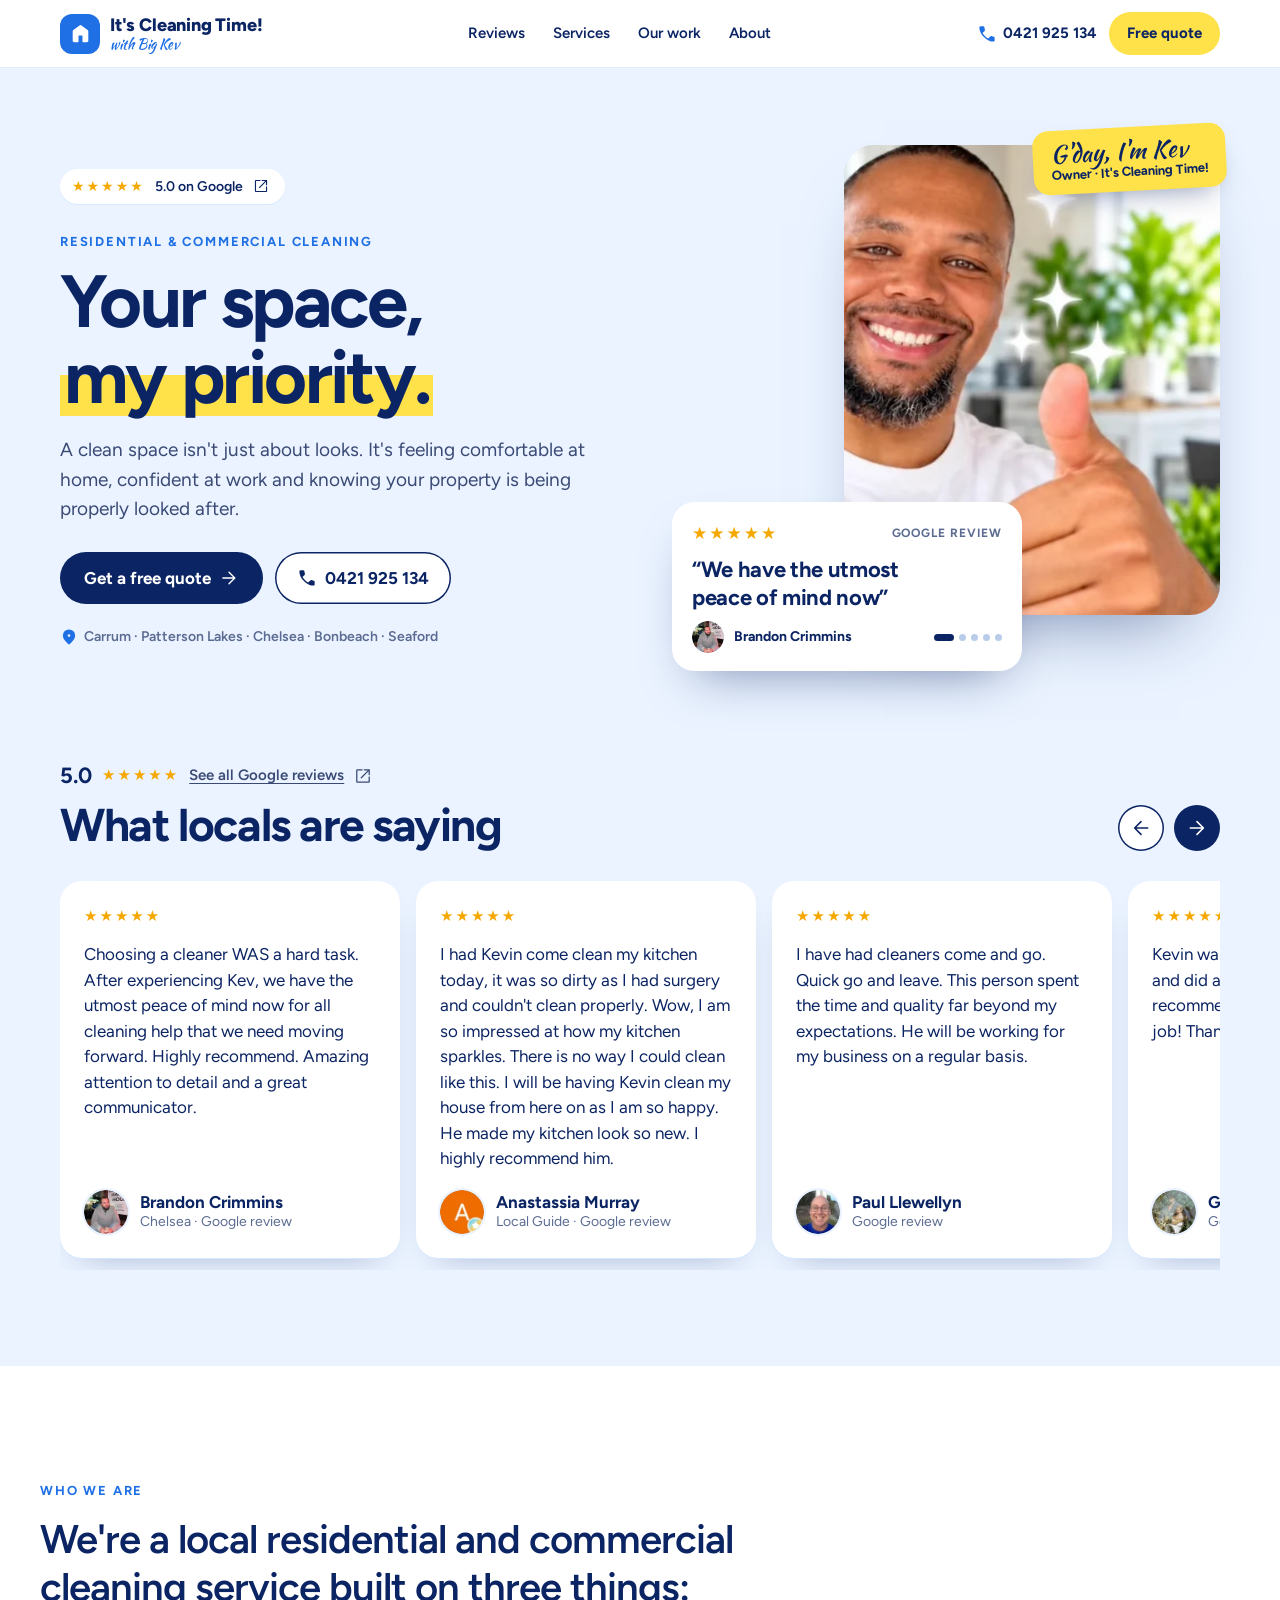
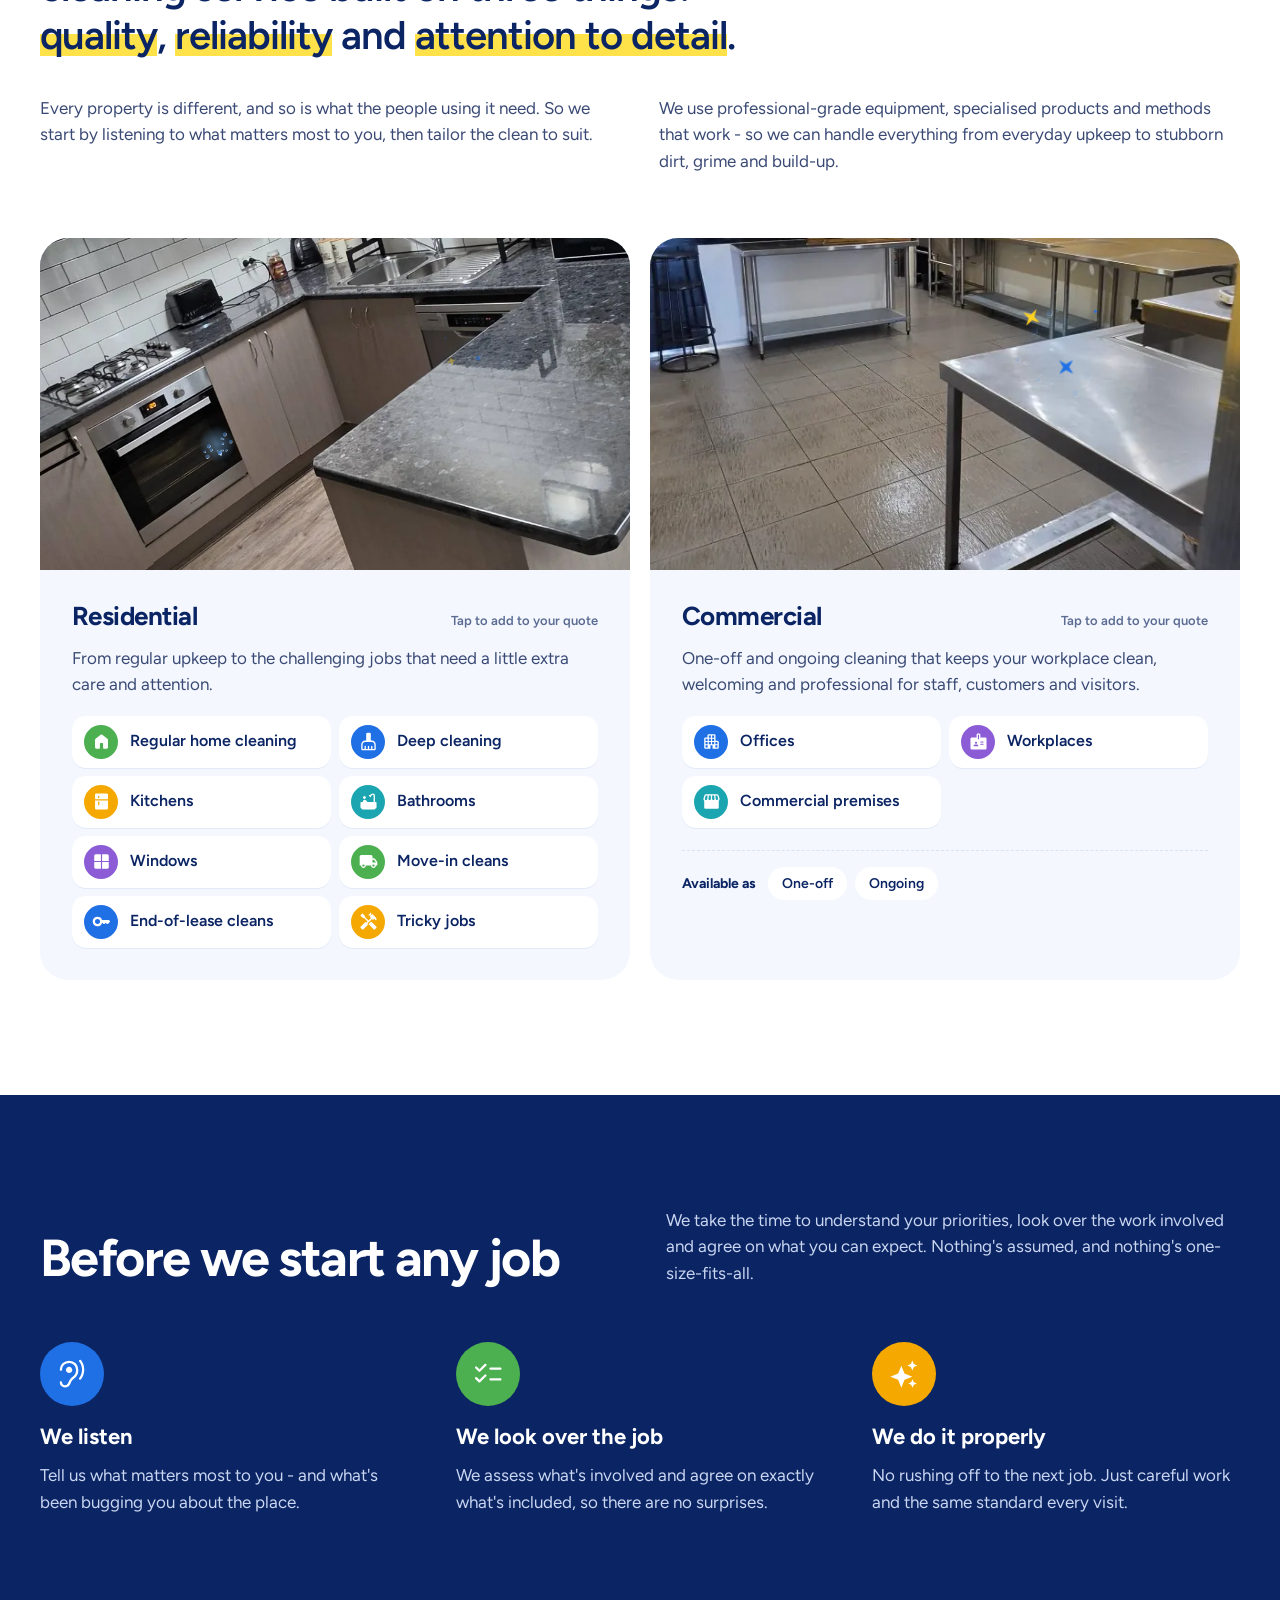
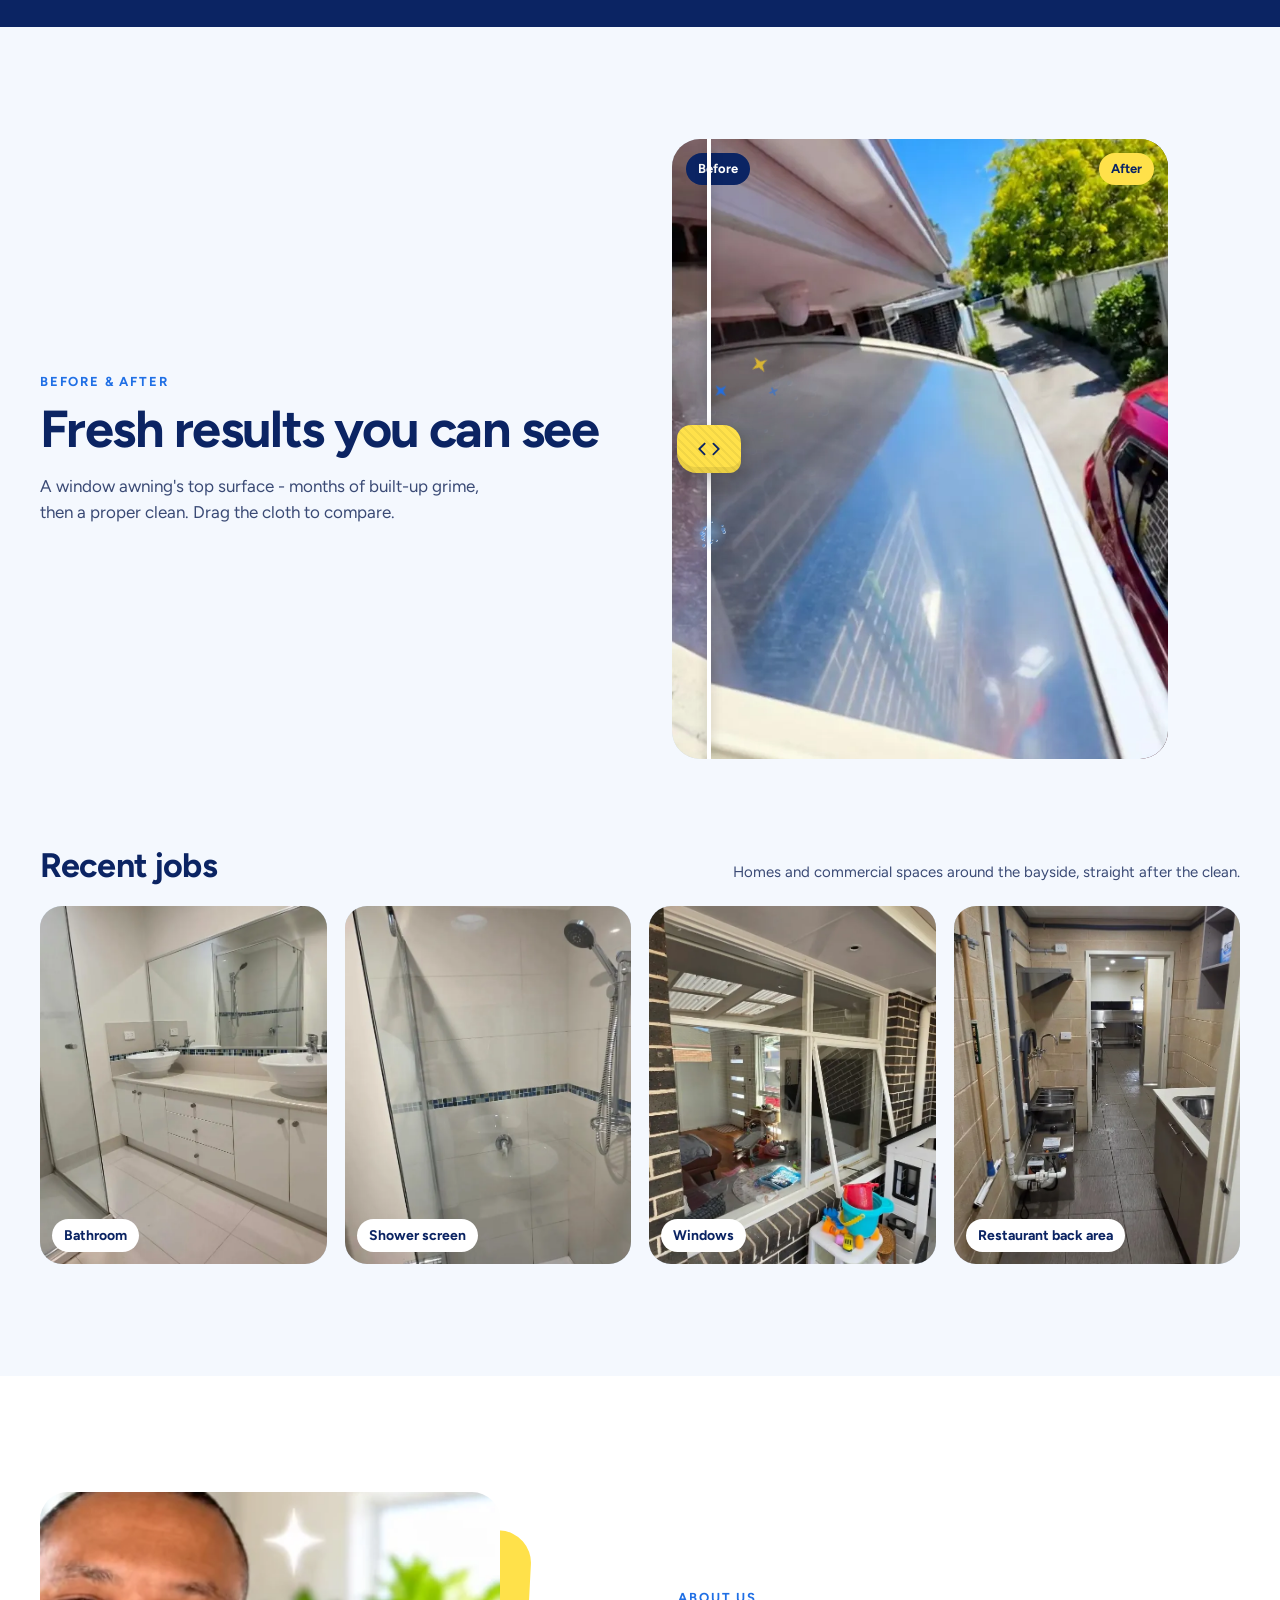
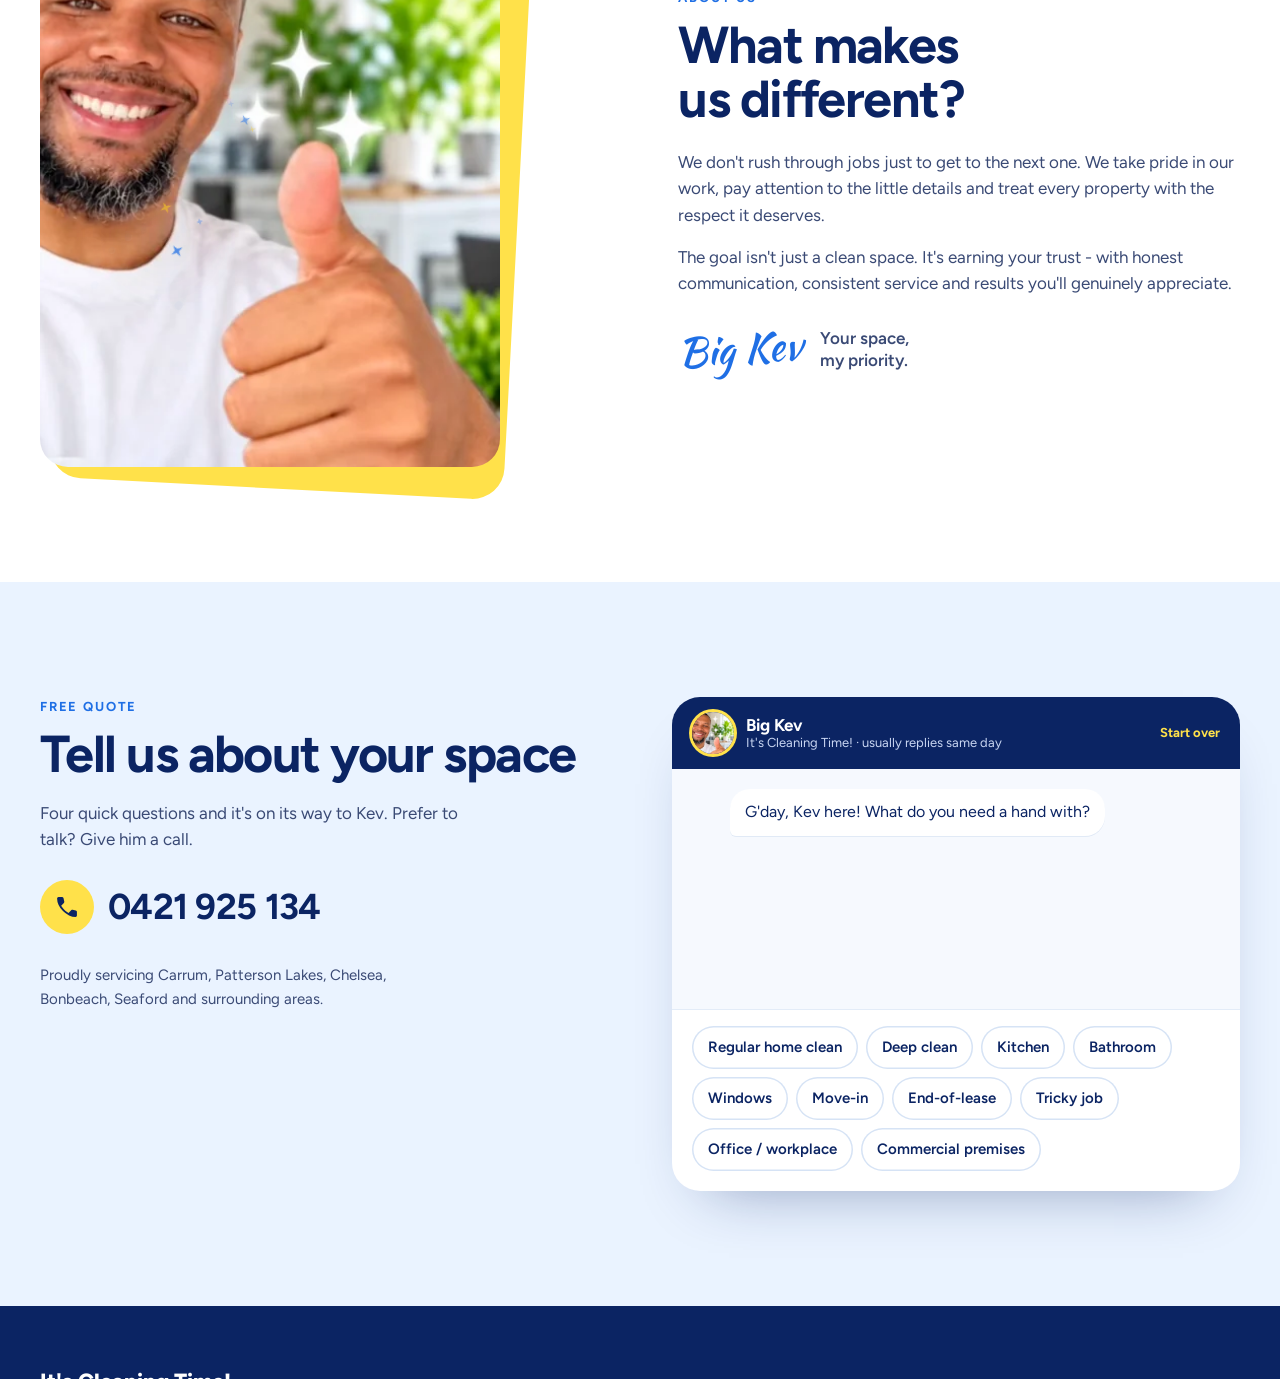
==== commit 6a030750: "Update index.html" ====
--- a/index.html
+++ b/index.html
@@ -307,7 +307,7 @@
           <figure class="job"><img src="assets/img/bathroom-vanity.webp" alt="Clean bathroom vanity" width="647" height="1400" loading="lazy" style="object-position:50% 55%"><figcaption>Bathroom</figcaption></figure>
           <figure class="job"><img src="assets/img/shower.webp" alt="Sparkling shower screen" width="647" height="1400" loading="lazy" style="object-position:50% 45%"><figcaption>Shower screen</figcaption></figure>
           <figure class="job"><img src="assets/img/windows.webp" alt="Clean exterior windows" width="647" height="1400" loading="lazy" style="object-position:50% 45%"><figcaption>Windows</figcaption></figure>
-          <figure class="job"><img src="assets/img/commercial-utility.webp" alt="Clean back-of-house area" width="647" height="1400" loading="lazy" style="object-position:50% 60%"><figcaption>Restaurantback area</figcaption></figure>
+          <figure class="job"><img src="assets/img/commercial-utility.webp" alt="Clean back-of-house area" width="647" height="1400" loading="lazy" style="object-position:50% 60%"><figcaption>Restaurant back area</figcaption></figure>
         </div>
       </div>
     </section>
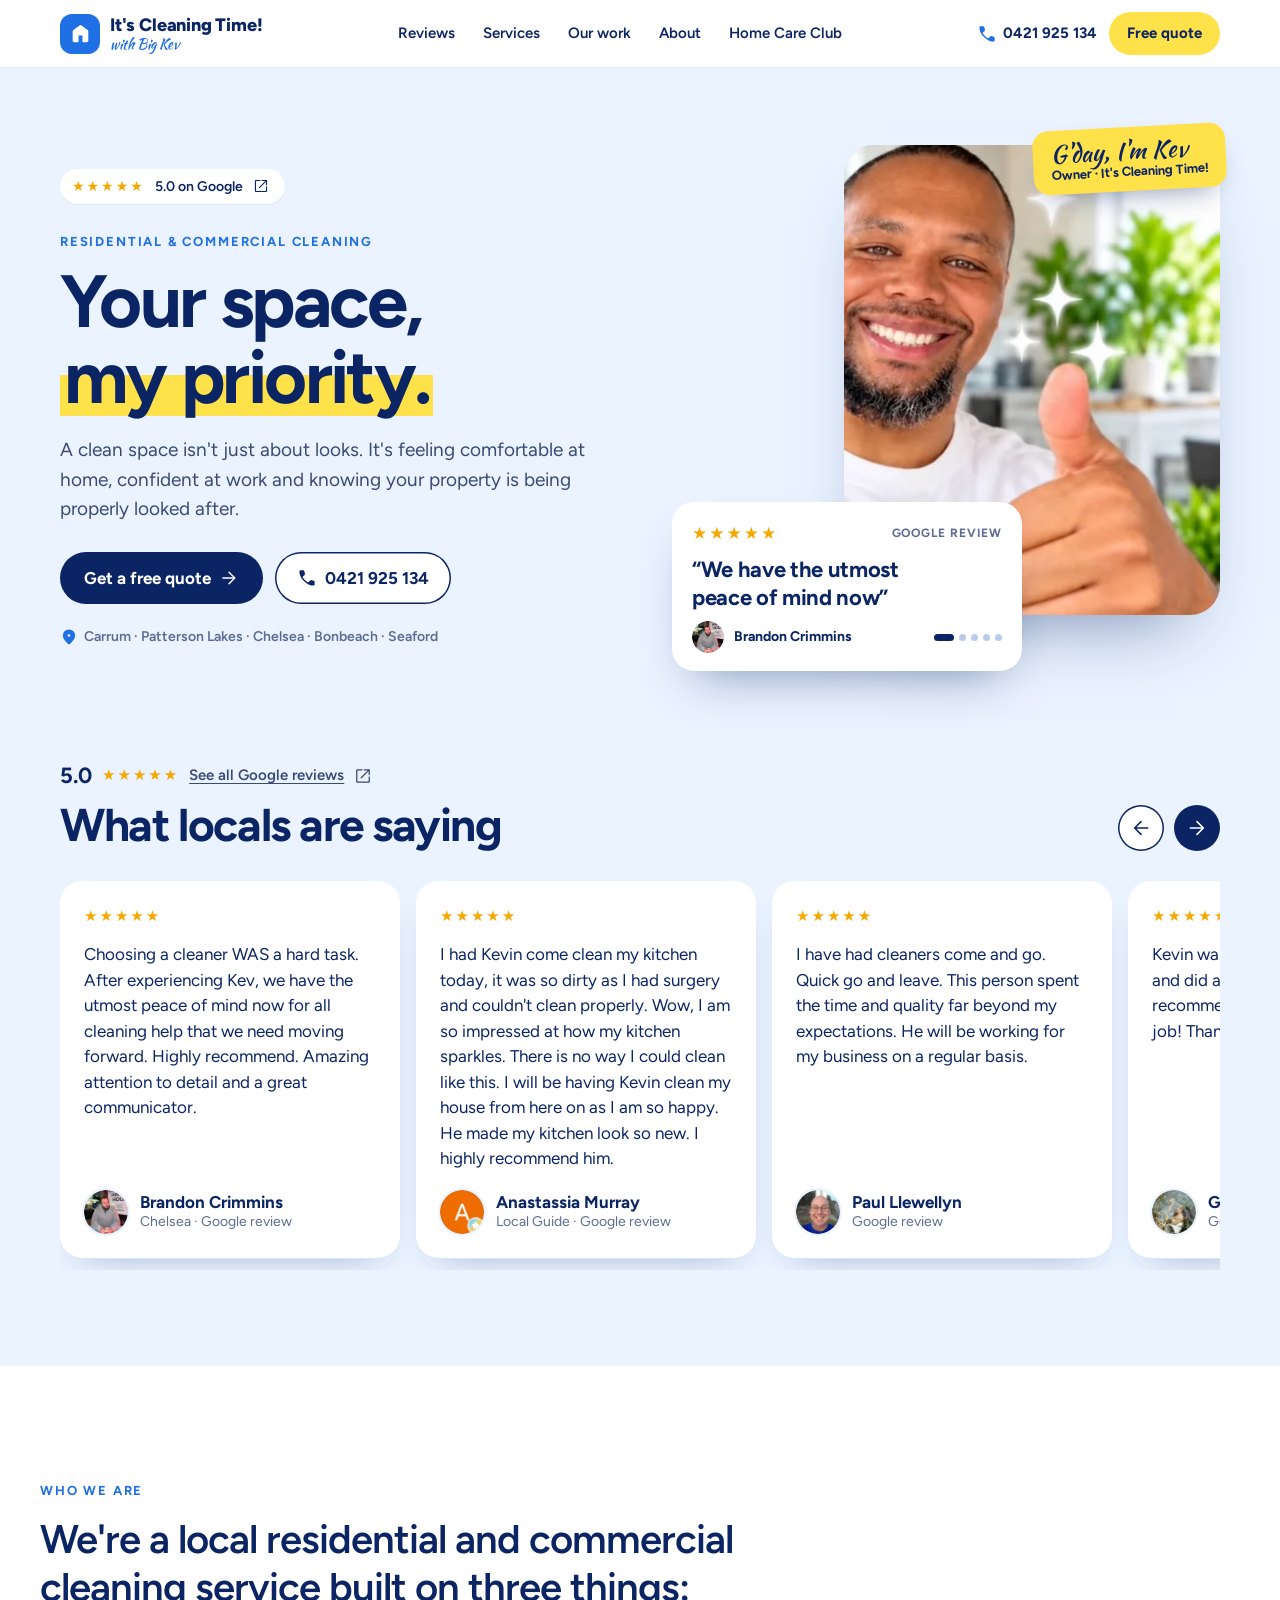
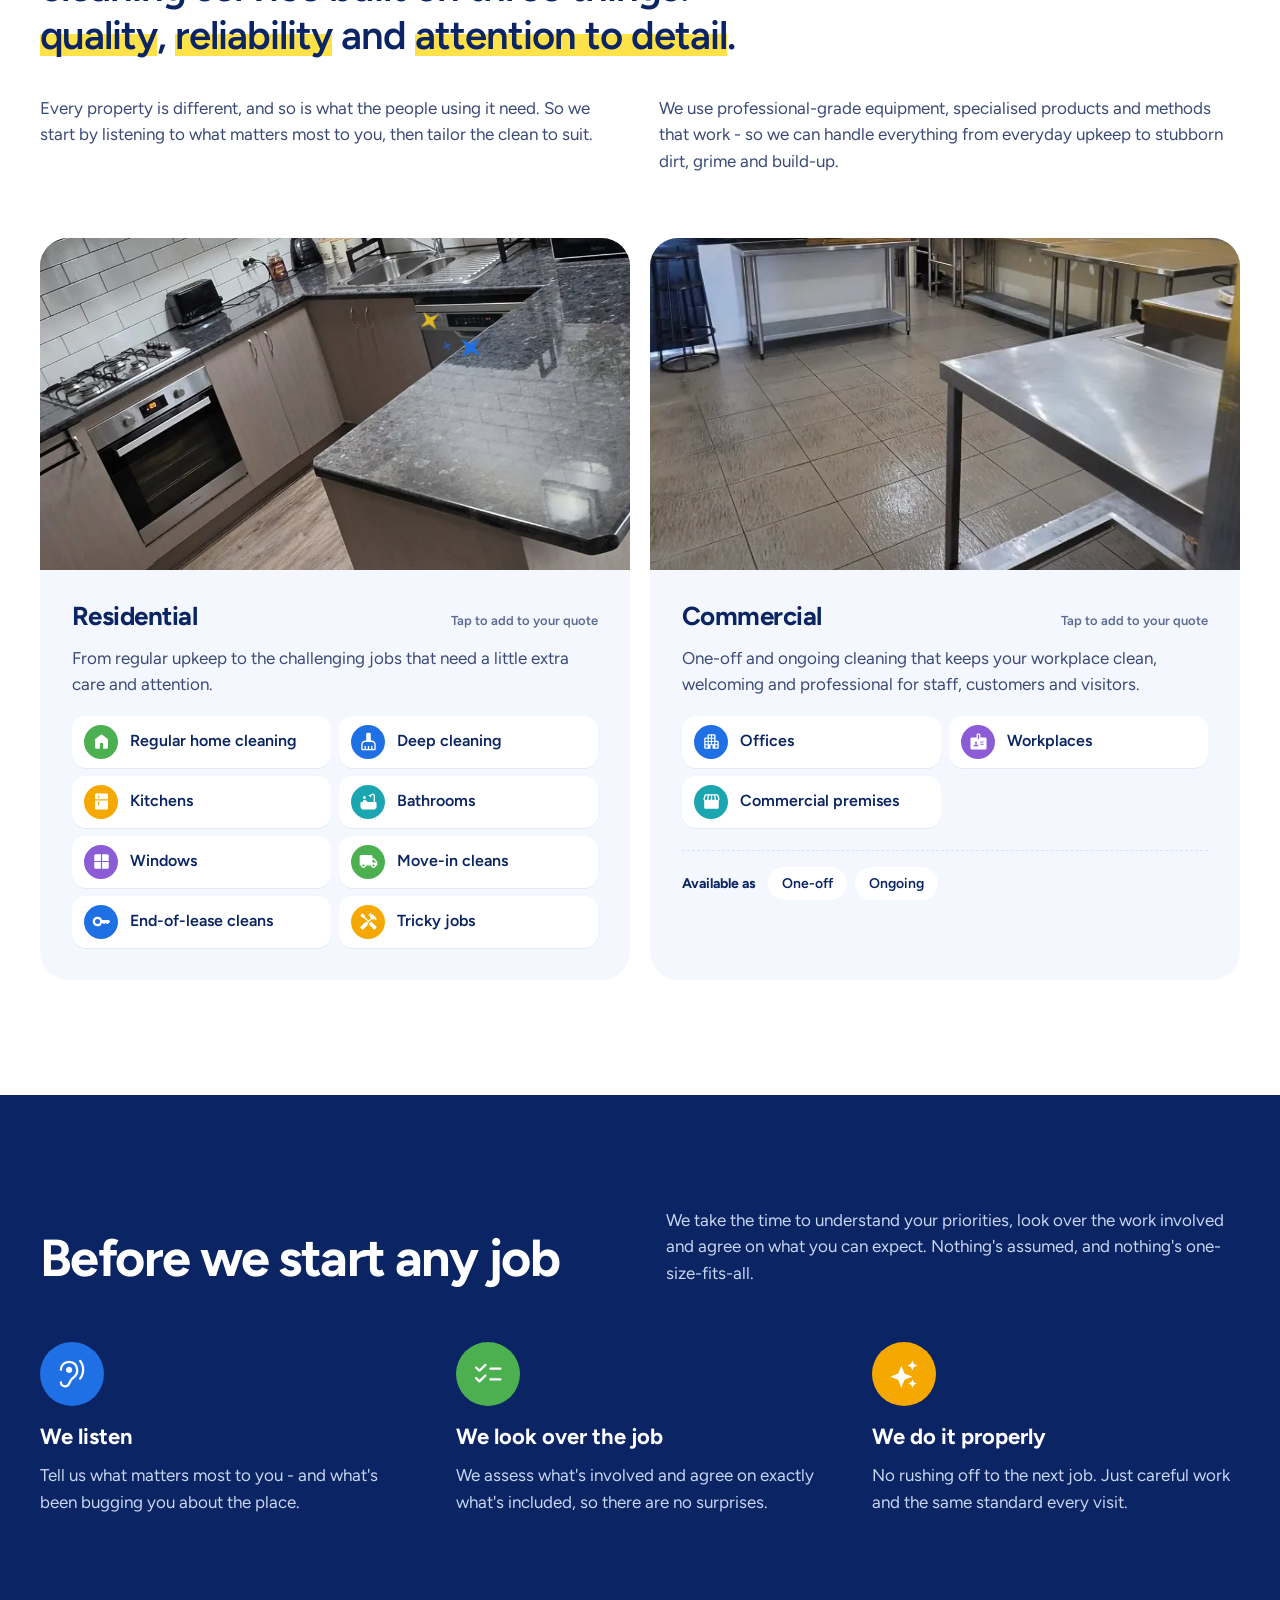
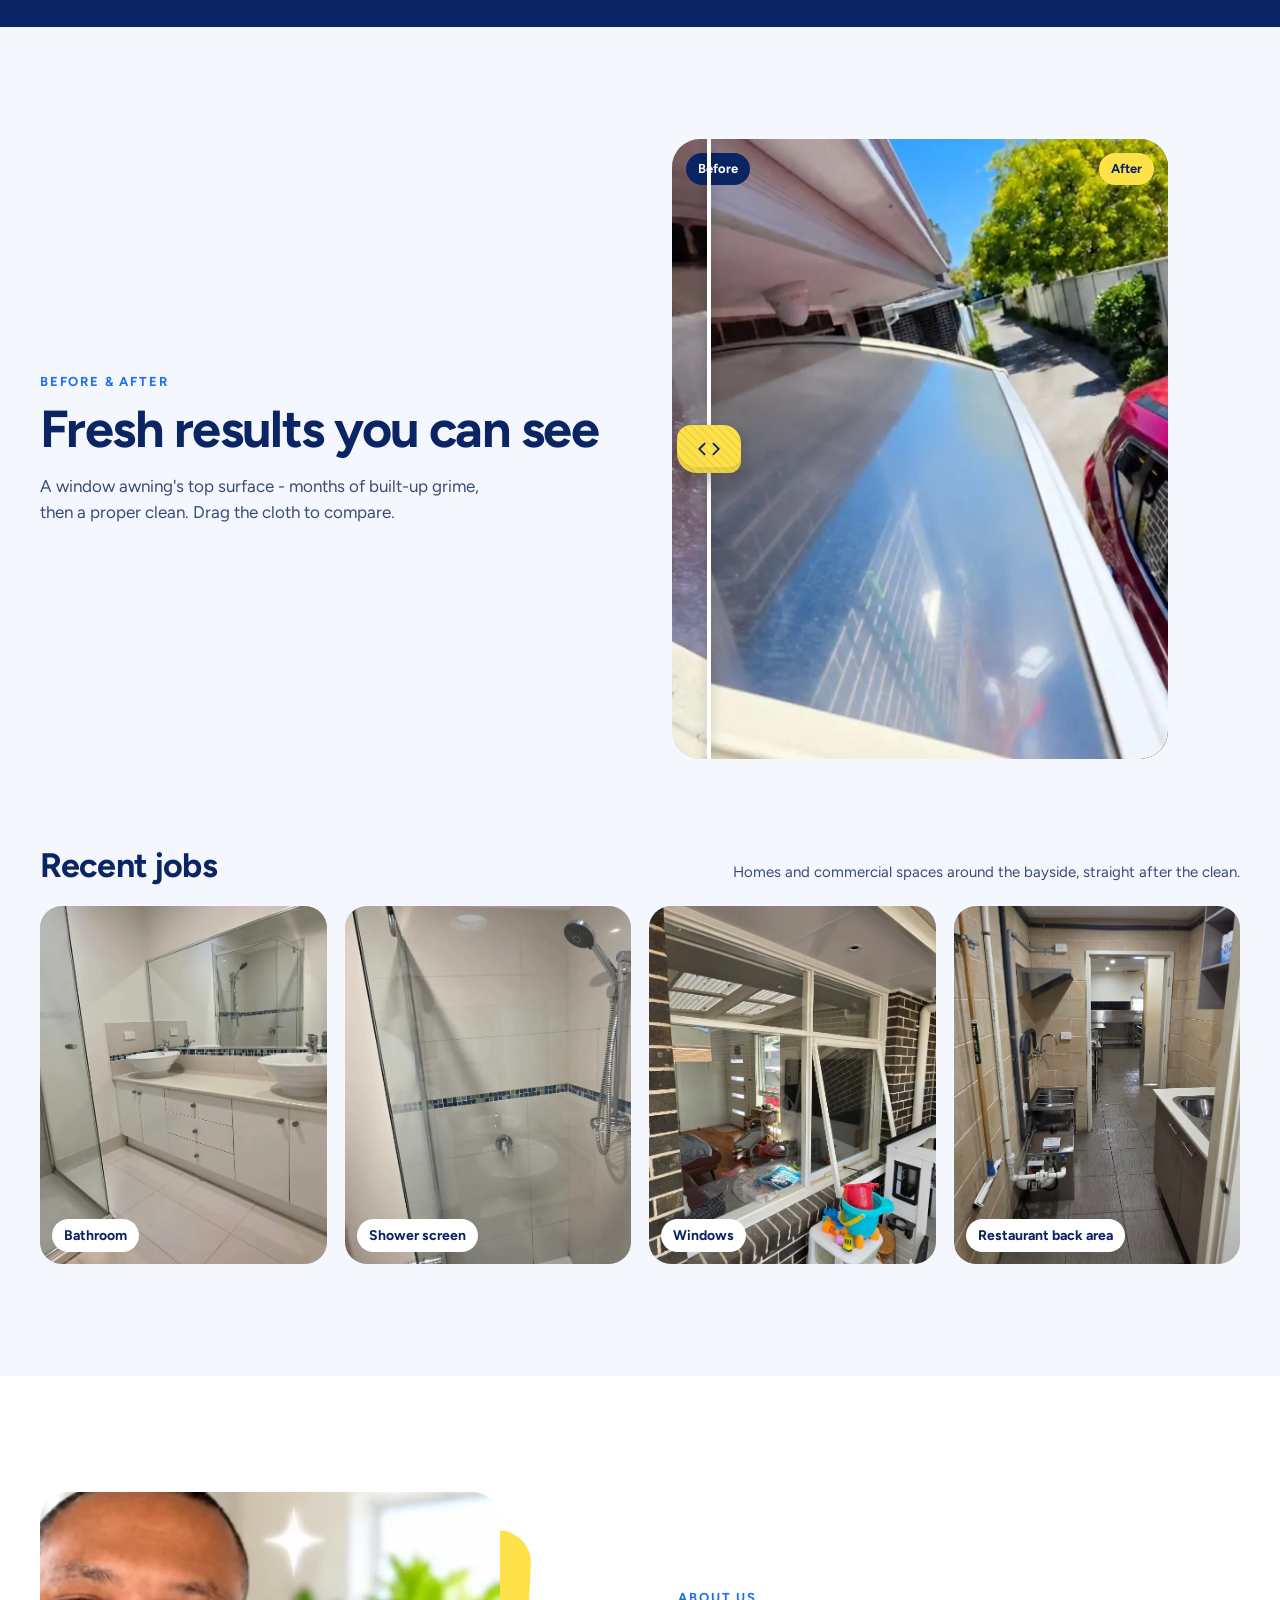
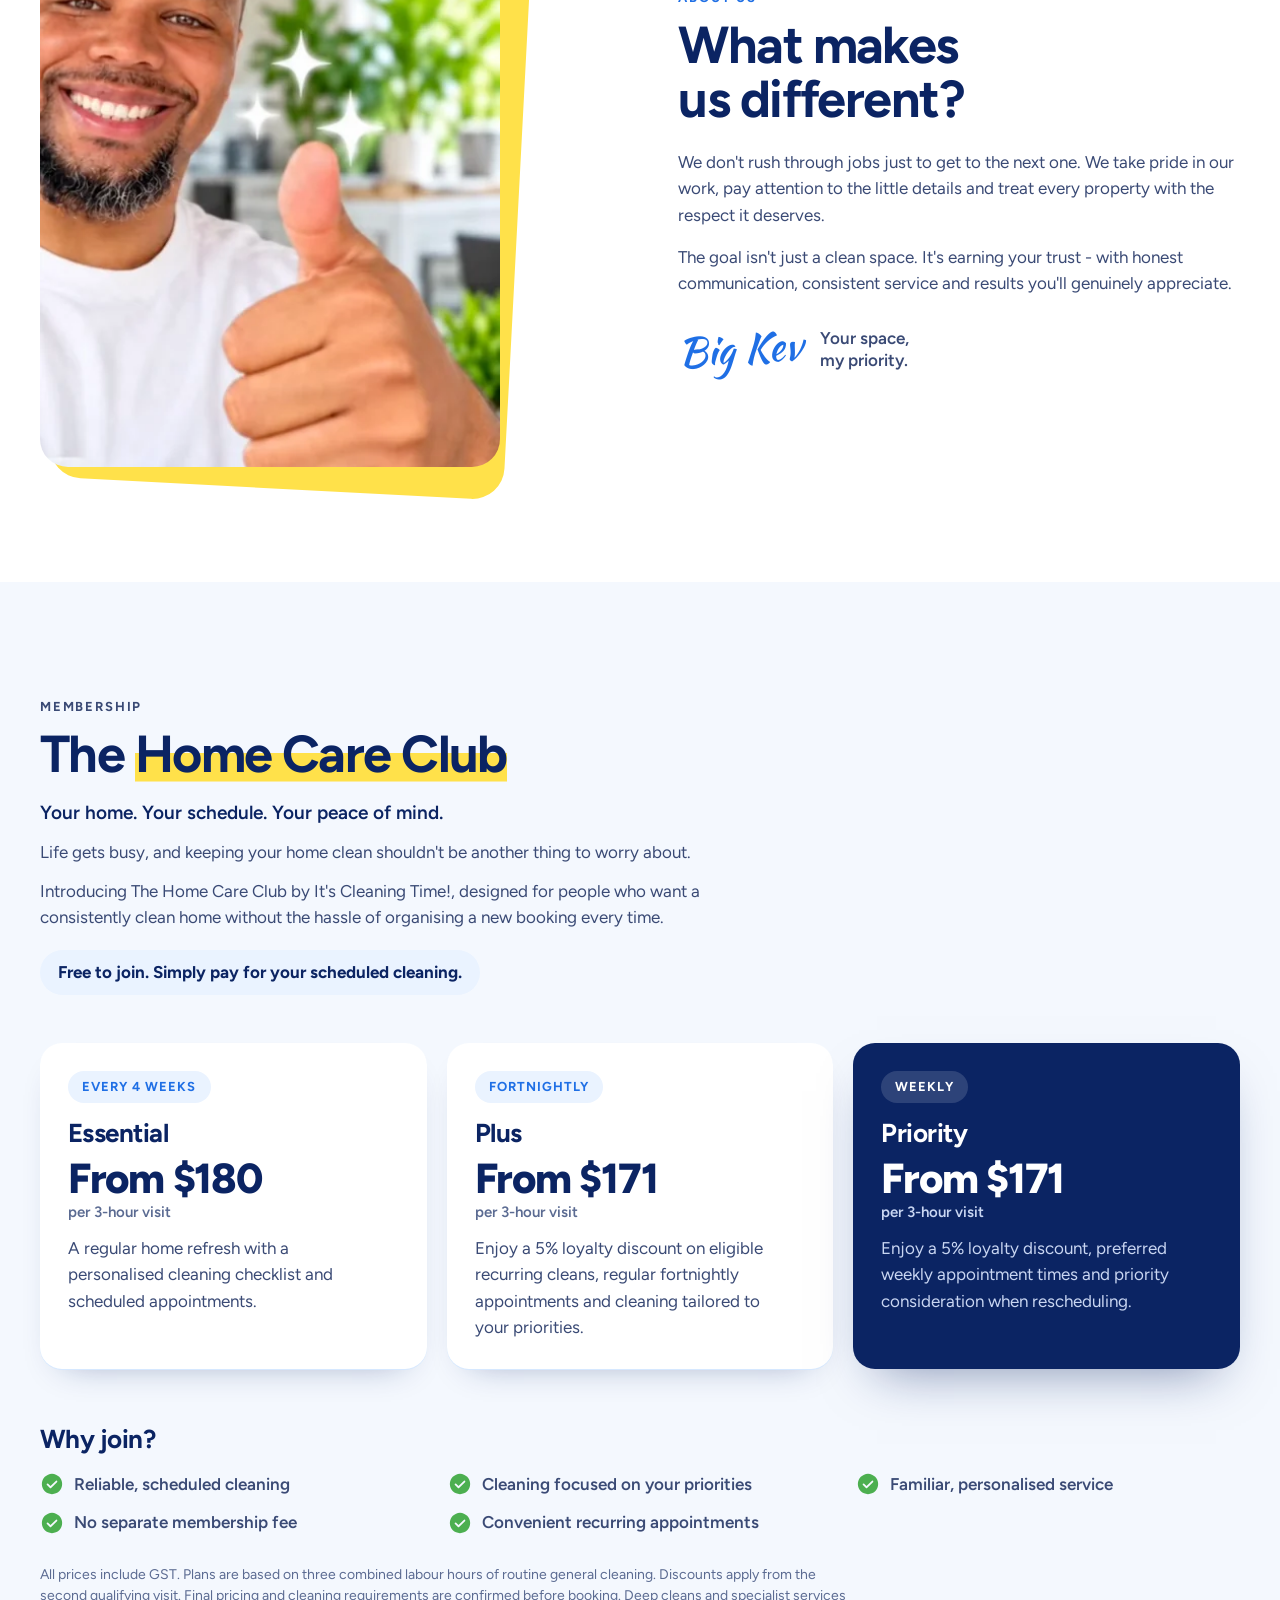
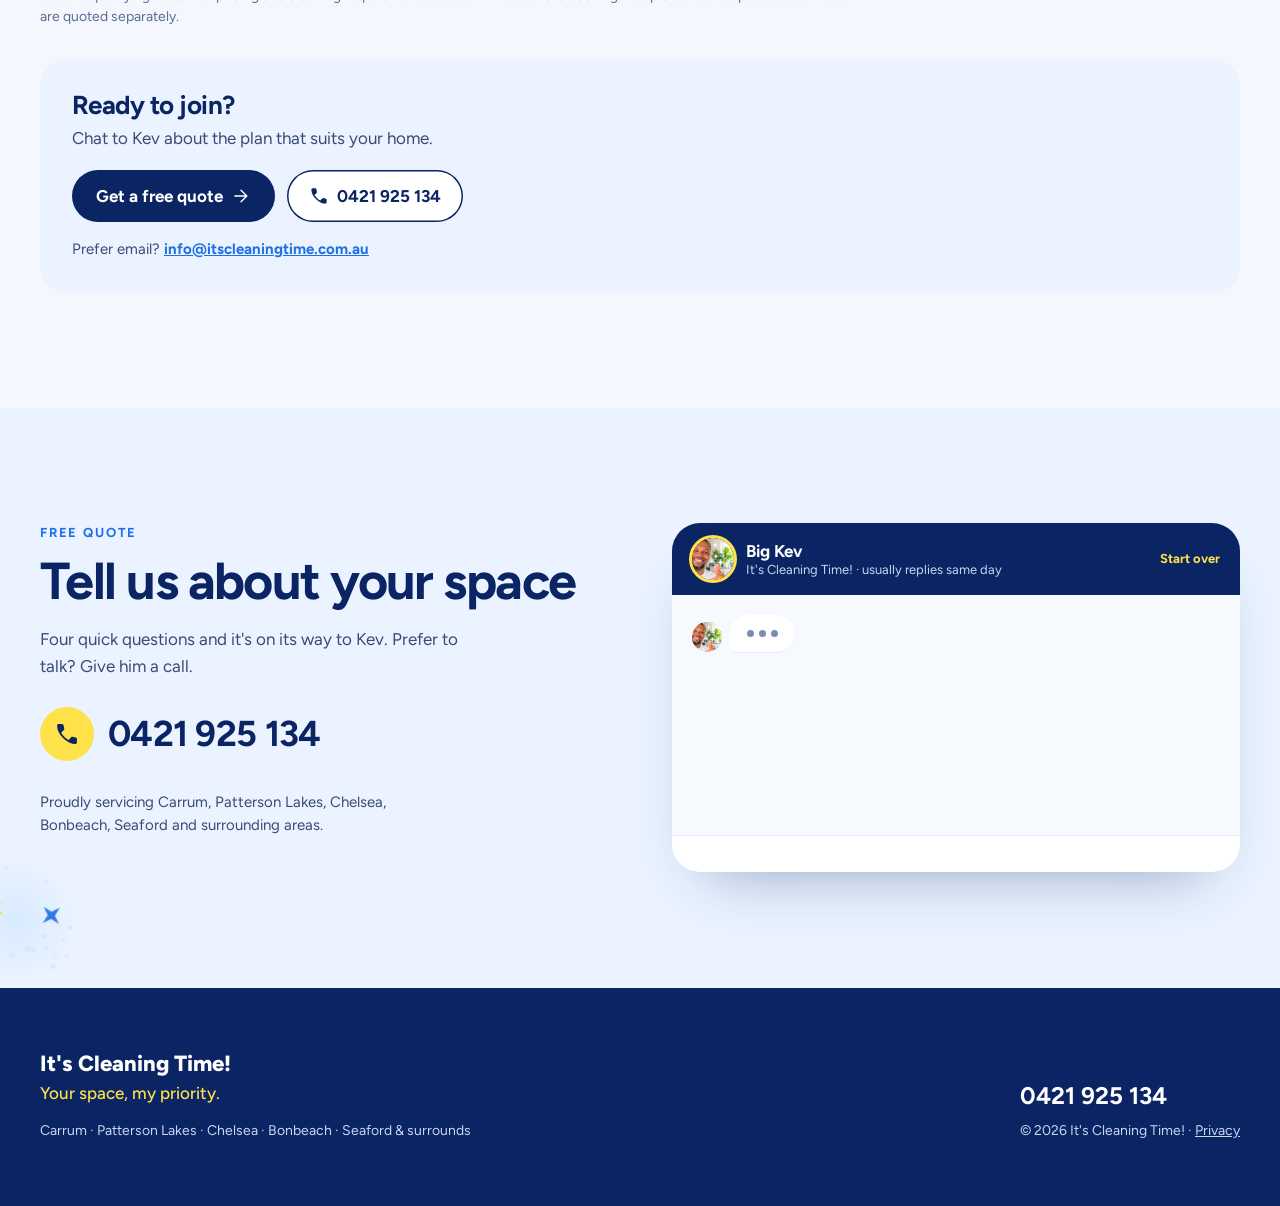
==== commit 50edb0de: "Add Home Care Club" ====
--- a/index.html
+++ b/index.html
@@ -33,6 +33,44 @@
 <script>document.documentElement.className = document.documentElement.className.replace('no-js', 'js');</script>
 <script src="assets/js/main.js" defer></script>
 
+<style>
+/* Home Care Club section (scoped to .club). Colours come from the tokens in styles.css. */
+.club{background:var(--mist)}
+.club-intro{max-width:720px}
+.club-intro .h2{margin-top:10px}
+.club-intro p + p{margin-top:12px}
+.club-intro .club-tagline{margin-top:16px;font-size:19px;font-weight:600;color:var(--navy)}
+.club-intro p{color:var(--body);text-wrap:pretty}
+.club-intro .club-free{display:inline-block;margin-top:20px;padding:9px 18px;border-radius:999px;background:var(--sky);color:var(--navy);font-weight:700}
+.club-grid{display:grid;grid-template-columns:repeat(3,1fr);gap:20px;margin-top:clamp(32px,4vw,48px);align-items:stretch}
+.club-card{display:flex;flex-direction:column;background:#fff;border-radius:22px;padding:28px;box-shadow:var(--shadow-card);color:var(--body)}
+.club-card .h3{margin-top:16px;color:var(--navy)}
+.club-pill{align-self:flex-start;padding:6px 14px;border-radius:999px;background:var(--sky);color:var(--blue);font-size:13px;font-weight:700;letter-spacing:.08em;text-transform:uppercase}
+.club-price{margin:10px 0 14px;color:var(--navy);font-weight:800;font-size:clamp(34px,4vw,42px);line-height:1.05;letter-spacing:-.03em}
+.club-price small{display:block;margin-top:4px;font-size:15px;font-weight:600;letter-spacing:0;color:var(--muted)}
+.club-card p{text-wrap:pretty}
+.club-card-featured{background:var(--navy);color:var(--on-navy);box-shadow:var(--shadow-float)}
+.club-card-featured .h3,.club-card-featured .club-price{color:#fff}
+.club-card-featured .club-price small{color:var(--on-navy)}
+.club-card-featured .club-pill{background:rgba(255,255,255,.14);color:#fff}
+.club-why-title{margin-top:clamp(36px,5vw,56px)}
+.club-why{margin:18px 0 0;padding:0;list-style:none;display:grid;grid-template-columns:repeat(auto-fit,minmax(min(100%,300px),1fr));gap:12px 24px}
+.club-why li{display:flex;align-items:center;gap:10px;color:var(--body);font-weight:600}
+.club-why .ic{font-size:24px;color:var(--green)}
+.club-small{margin-top:28px;max-width:820px;font-size:14px;line-height:1.5;color:var(--muted)}
+.club-cta{margin-top:32px;padding:clamp(22px,3vw,32px);border-radius:28px;background:var(--sky)}
+.club-cta .h3{color:var(--navy)}
+.club-cta p{margin-top:6px;color:var(--body)}
+.club-cta .btn-row{margin-top:18px}
+.club-cta .club-email{margin-top:16px;font-size:15px}
+.club-email a{font-weight:700}
+.site-nav .nav-club{display:none}
+@media (min-width:1100px){.site-nav .nav-club{display:inline}}
+@media (max-width:860px){
+  .club-grid{grid-template-columns:1fr}
+  .club-card{padding:24px}
+}
+</style>
 <script type="application/ld+json">
 {
   "@context": "https://schema.org",
@@ -73,6 +111,7 @@
         <a href="#services">Services</a>
         <a href="#work">Our work</a>
         <a href="#about">About</a>
+        <a class="nav-club" href="#club">Home Care Club</a>
       </nav>
       <div class="header-actions">
         <a class="header-phone" href="tel:0421925134"><svg class="ic" aria-hidden="true"><use href="assets/icons.svg#call"/></svg>0421 925 134</a>
@@ -307,7 +346,7 @@
           <figure class="job"><img src="assets/img/bathroom-vanity.webp" alt="Clean bathroom vanity" width="647" height="1400" loading="lazy" style="object-position:50% 55%"><figcaption>Bathroom</figcaption></figure>
           <figure class="job"><img src="assets/img/shower.webp" alt="Sparkling shower screen" width="647" height="1400" loading="lazy" style="object-position:50% 45%"><figcaption>Shower screen</figcaption></figure>
           <figure class="job"><img src="assets/img/windows.webp" alt="Clean exterior windows" width="647" height="1400" loading="lazy" style="object-position:50% 45%"><figcaption>Windows</figcaption></figure>
-          <figure class="job"><img src="assets/img/commercial-utility.webp" alt="Clean back-of-house area" width="647" height="1400" loading="lazy" style="object-position:50% 60%"><figcaption>Restaurant back area</figcaption></figure>
+          <figure class="job"><img src="assets/img/commercial-utility.webp" alt="Clean restaurant back area" width="647" height="1400" loading="lazy" style="object-position:50% 60%"><figcaption>Restaurant back area</figcaption></figure>
         </div>
       </div>
     </section>
@@ -328,6 +367,62 @@
             <span class="signoff-name">Big Kev</span>
             <span class="signoff-line">Your space,<br>my priority.</span>
           </div>
+        </div>
+      </div>
+    </section>
+
+    <!-- HOME CARE CLUB -->
+    <section id="club" class="section club">
+      <div class="wrap">
+        <div class="club-intro">
+          <p class="eyebrow">Membership</p>
+          <h2 class="h2">The <span class="hl" data-fx="hl">Home Care Club</span></h2>
+          <p class="club-tagline">Your home. Your schedule. Your peace of mind.</p>
+          <p>Life gets busy, and keeping your home clean shouldn't be another thing to worry about.</p>
+          <p>Introducing The Home Care Club by It's Cleaning Time!, designed for people who want a consistently clean home without the hassle of organising a new booking every time.</p>
+          <p class="club-free">Free to join. Simply pay for your scheduled cleaning.</p>
+        </div>
+
+        <div class="club-grid">
+          <article class="club-card">
+            <span class="club-pill">Every 4 weeks</span>
+            <h3 class="h3">Essential</h3>
+            <div class="club-price">From $180<small>per 3-hour visit</small></div>
+            <p>A regular home refresh with a personalised cleaning checklist and scheduled appointments.</p>
+          </article>
+          <article class="club-card">
+            <span class="club-pill">Fortnightly</span>
+            <h3 class="h3">Plus</h3>
+            <div class="club-price">From $171<small>per 3-hour visit</small></div>
+            <p>Enjoy a 5% loyalty discount on eligible recurring cleans, regular fortnightly appointments and cleaning tailored to your priorities.</p>
+          </article>
+          <article class="club-card club-card-featured">
+            <span class="club-pill">Weekly</span>
+            <h3 class="h3">Priority</h3>
+            <div class="club-price">From $171<small>per 3-hour visit</small></div>
+            <p>Enjoy a 5% loyalty discount, preferred weekly appointment times and priority consideration when rescheduling.</p>
+          </article>
+        </div>
+
+        <h3 class="h3 club-why-title">Why join?</h3>
+        <ul class="club-why">
+          <li><svg class="ic" aria-hidden="true"><use href="assets/icons.svg#check_circle"/></svg>Reliable, scheduled cleaning</li>
+          <li><svg class="ic" aria-hidden="true"><use href="assets/icons.svg#check_circle"/></svg>Cleaning focused on your priorities</li>
+          <li><svg class="ic" aria-hidden="true"><use href="assets/icons.svg#check_circle"/></svg>Familiar, personalised service</li>
+          <li><svg class="ic" aria-hidden="true"><use href="assets/icons.svg#check_circle"/></svg>No separate membership fee</li>
+          <li><svg class="ic" aria-hidden="true"><use href="assets/icons.svg#check_circle"/></svg>Convenient recurring appointments</li>
+        </ul>
+
+        <p class="club-small">All prices include GST. Plans are based on three combined labour hours of routine general cleaning. Discounts apply from the second qualifying visit. Final pricing and cleaning requirements are confirmed before booking. Deep cleans and specialist services are quoted separately.</p>
+
+        <div class="club-cta">
+          <h3 class="h3">Ready to join?</h3>
+          <p>Chat to Kev about the plan that suits your home.</p>
+          <div class="btn-row">
+            <a class="btn btn-primary" href="#quote">Get a free quote<svg class="ic" aria-hidden="true"><use href="assets/icons.svg#arrow_forward"/></svg></a>
+            <a class="btn btn-secondary" href="tel:0421925134"><svg class="ic" aria-hidden="true"><use href="assets/icons.svg#call"/></svg>0421 925 134</a>
+          </div>
+          <p class="club-email">Prefer email? <a href="mailto:info@itscleaningtime.com.au">info@itscleaningtime.com.au</a></p>
         </div>
       </div>
     </section>
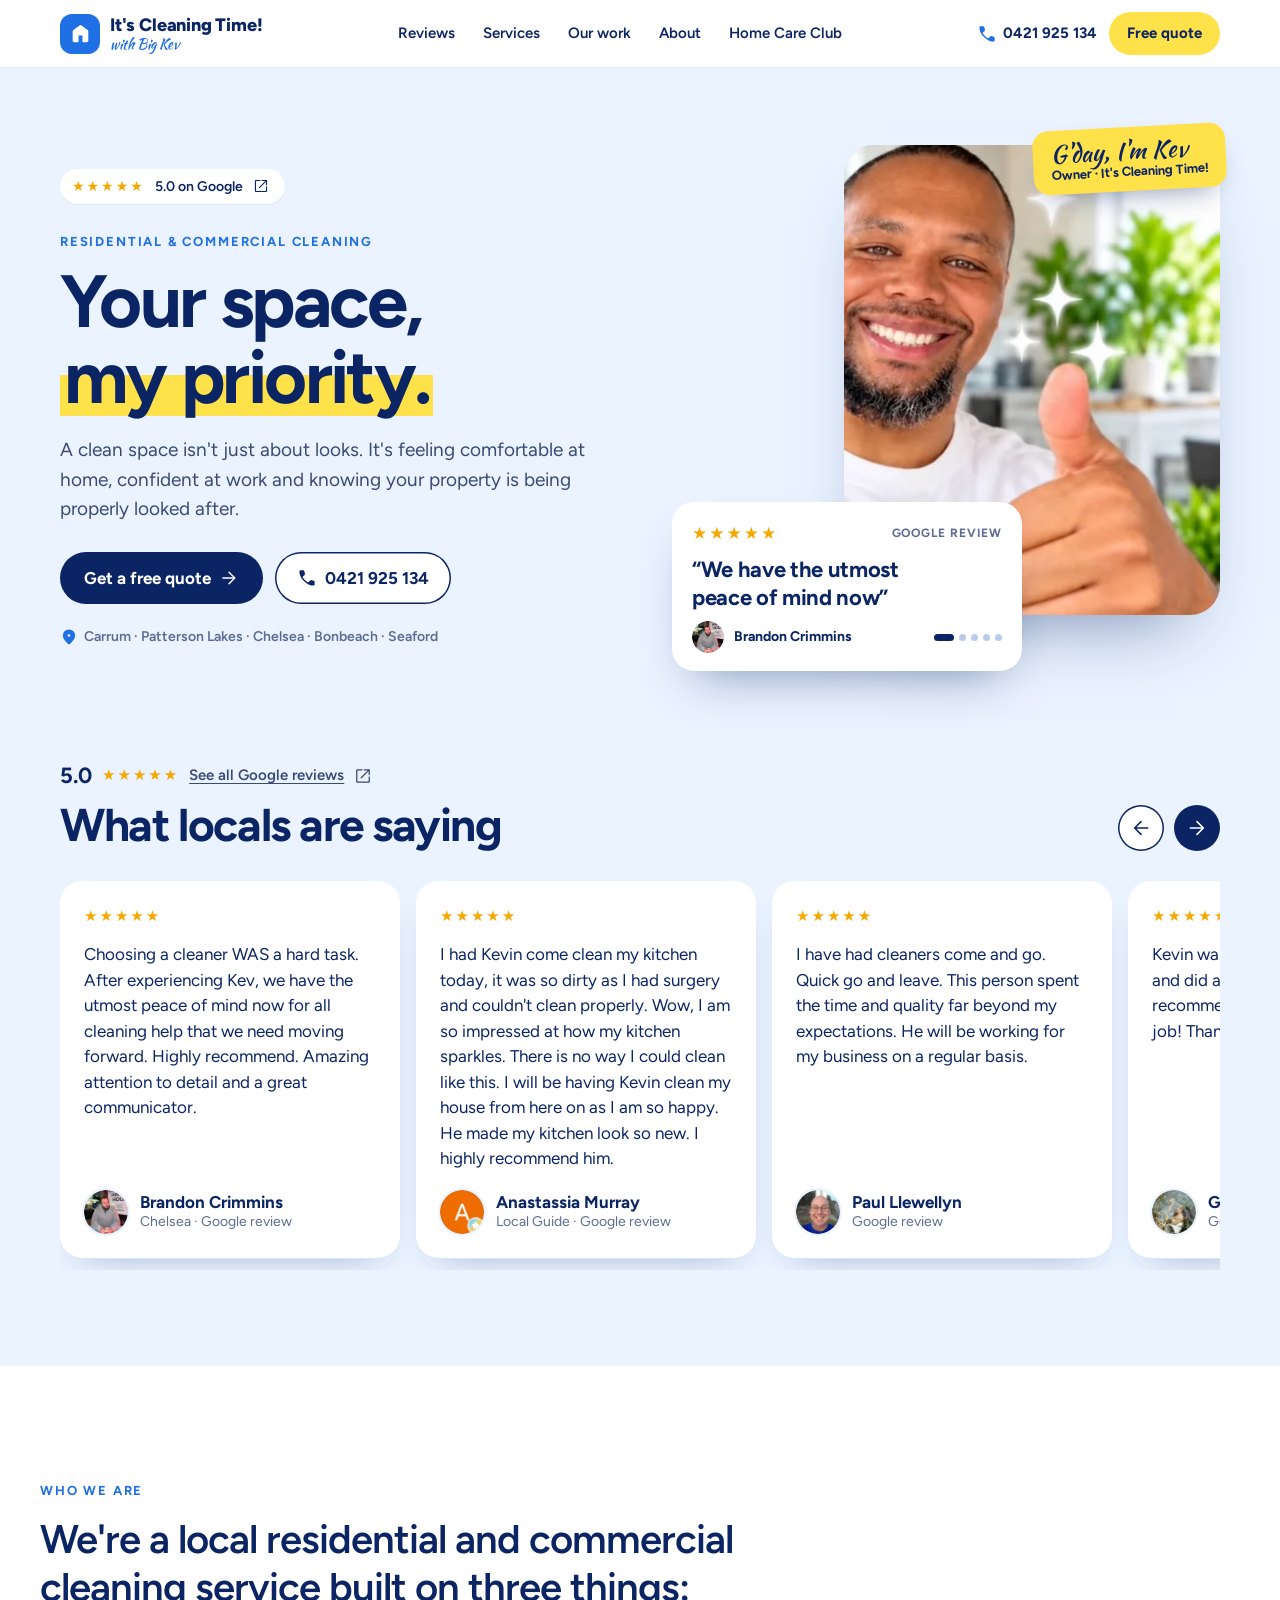
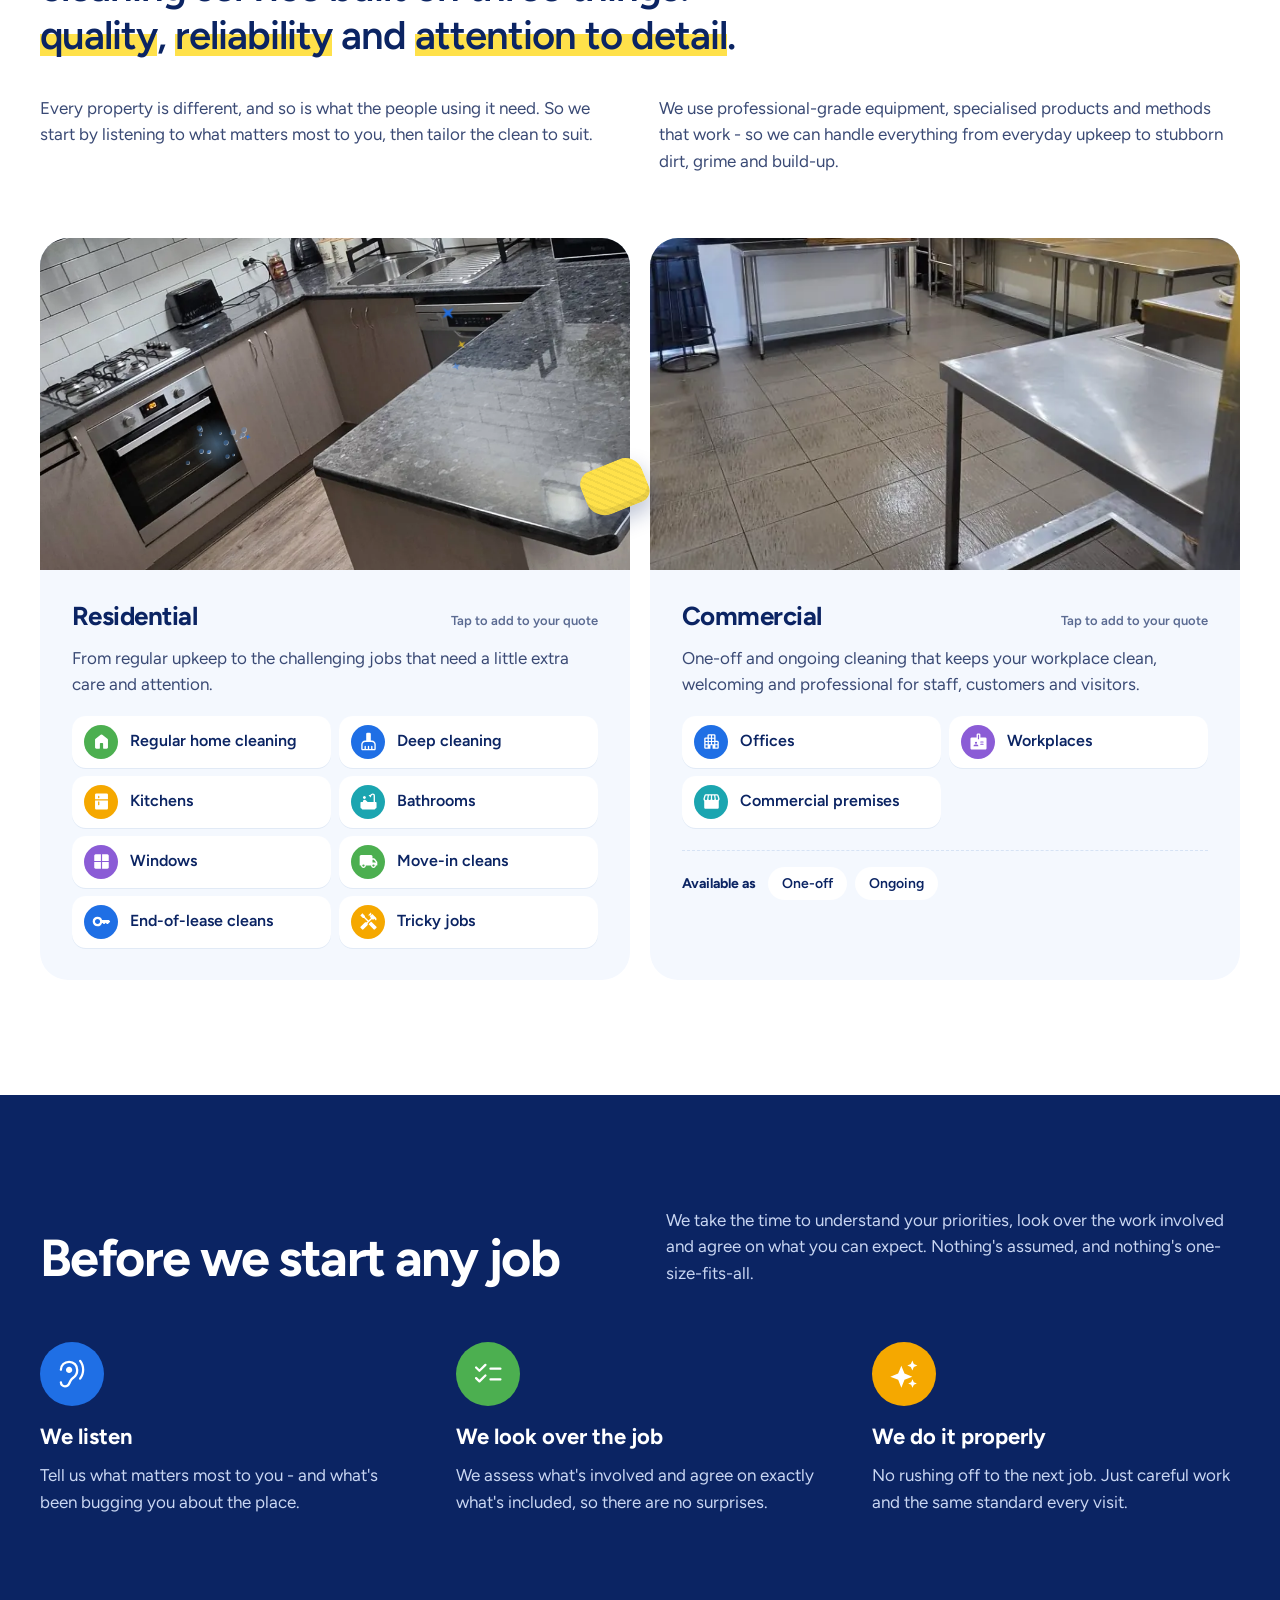
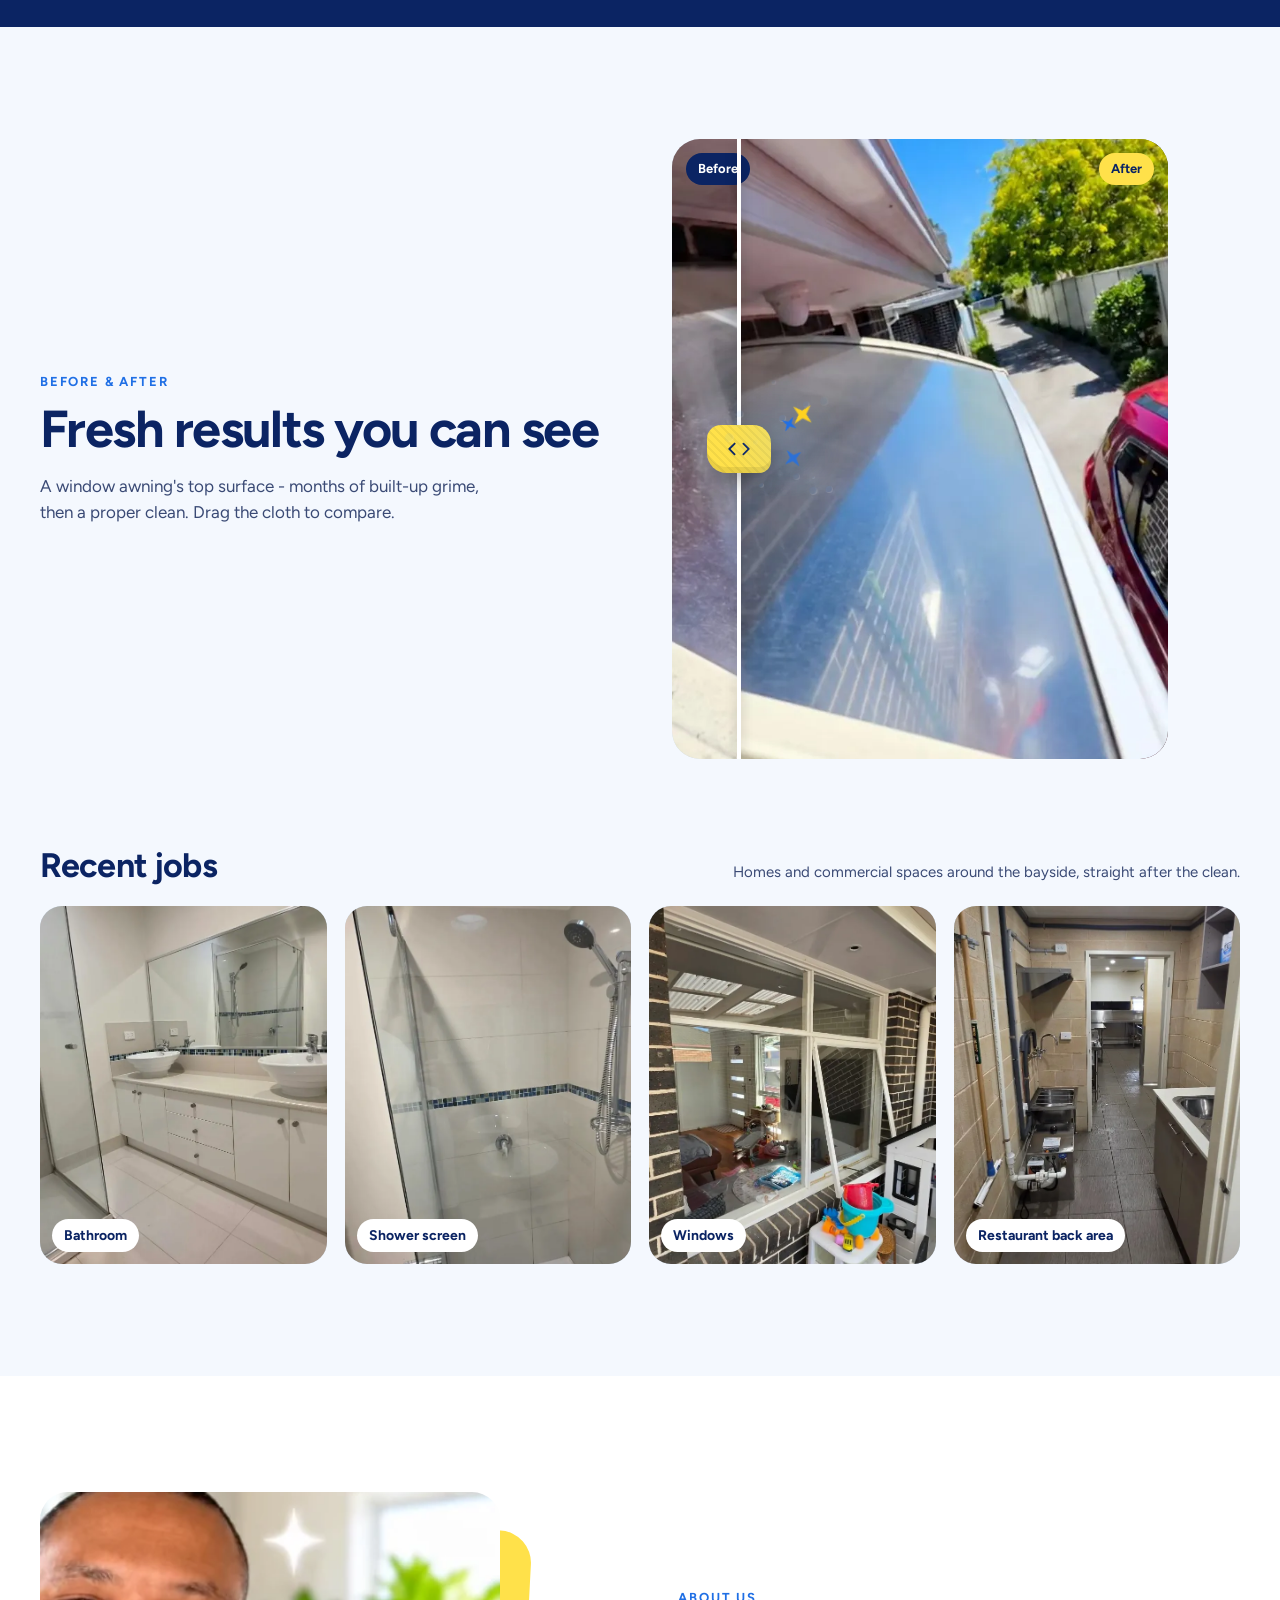
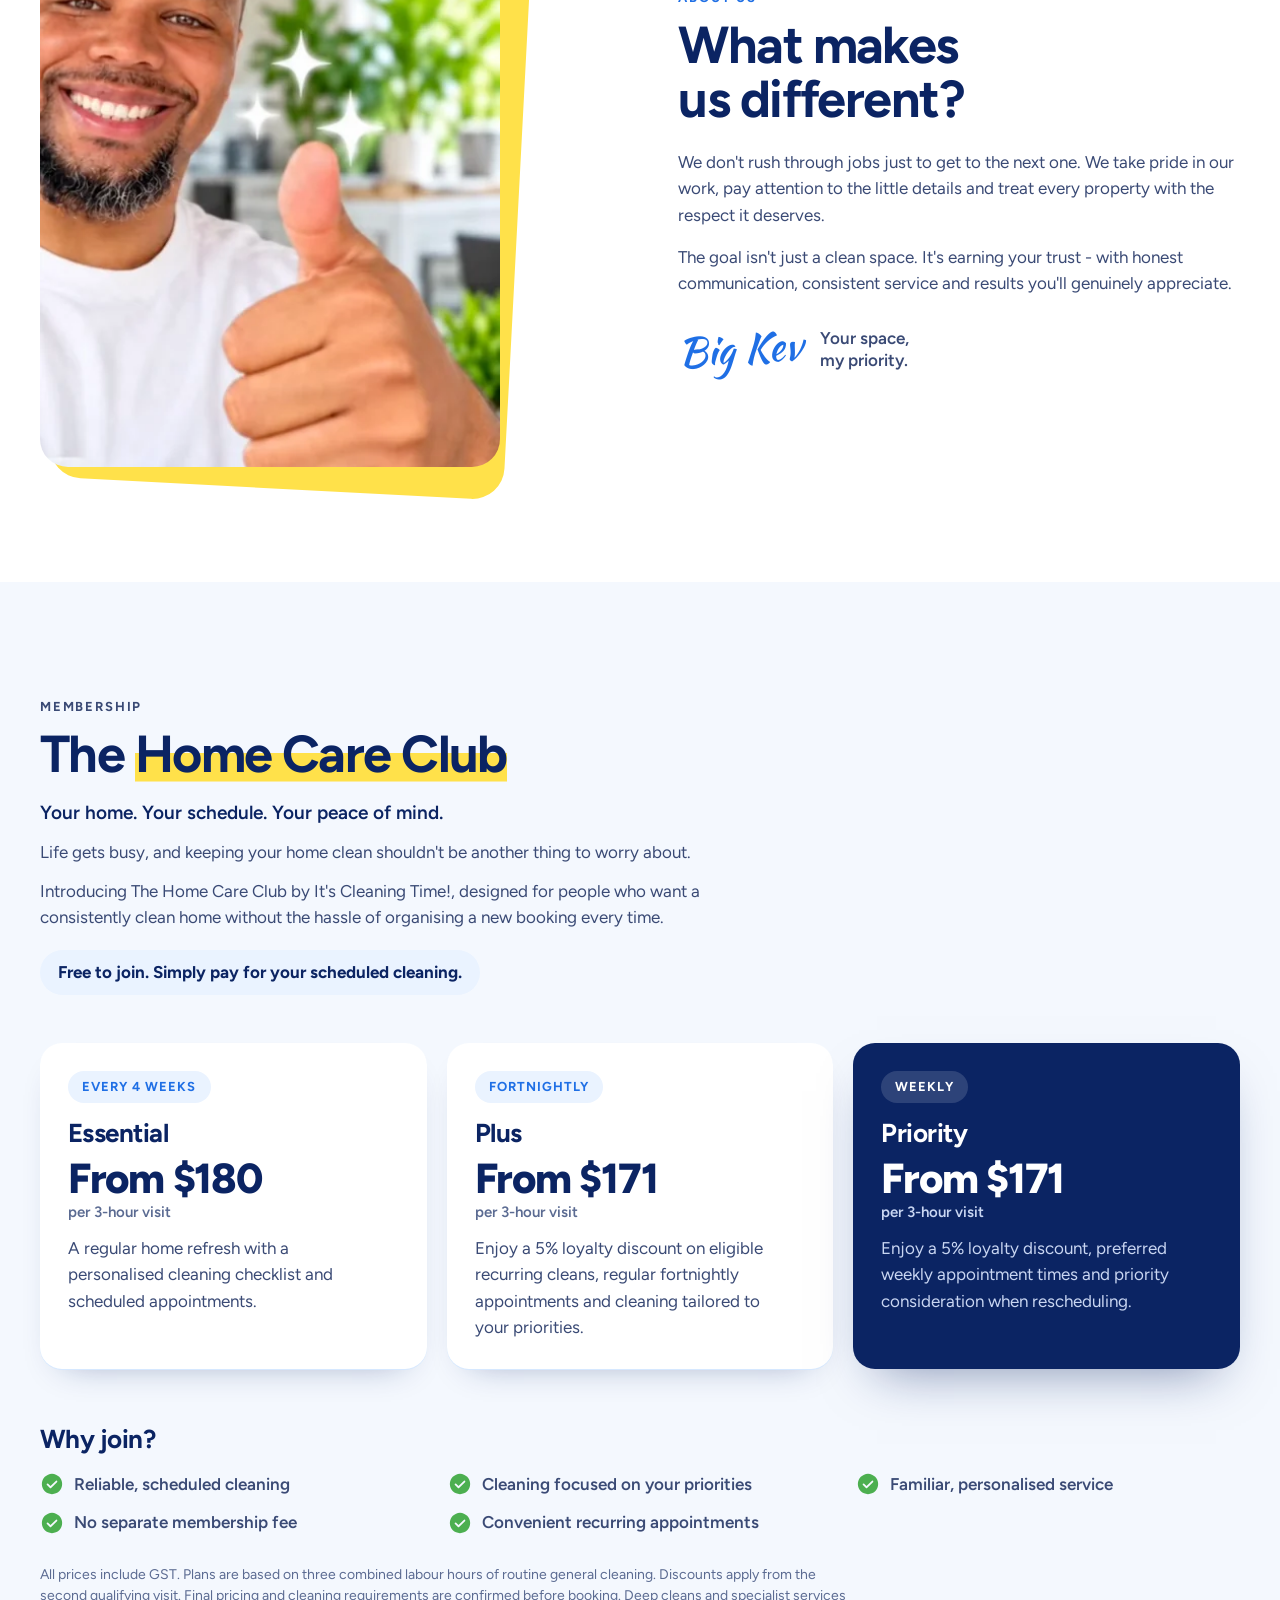
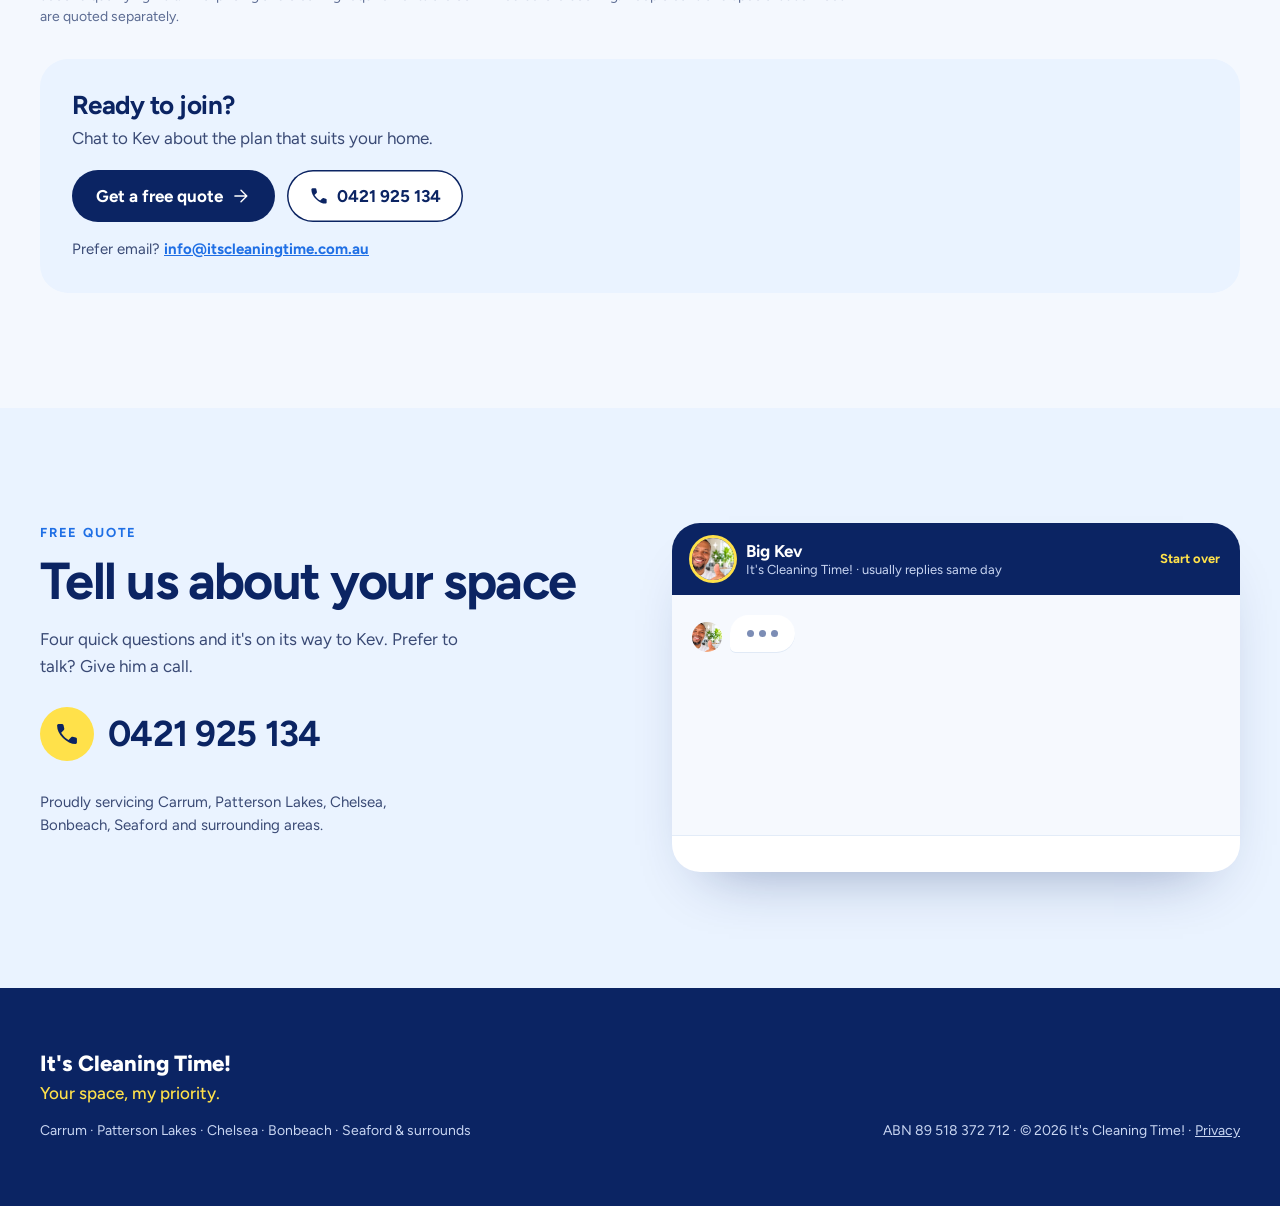
==== commit e9f15f1c: "Add offer, club and ABN" ====
--- a/index.html
+++ b/index.html
@@ -71,6 +71,32 @@
   .club-card{padding:24px}
 }
 </style>
+<style>
+/* Black Friday Home Refresh offer (scoped to .offer and .offer-bar). Hides itself after 27 November 2026. */
+.offer-bar{background:var(--navy);color:#fff;font-size:15px;font-weight:600;line-height:1.4;text-align:center;padding:10px var(--gutter)}
+.offer-bar a{margin-left:6px;color:var(--yellow);font-weight:700;white-space:nowrap}
+.offer-bar a:hover{color:#fff}
+.offer{padding-top:clamp(40px,6vw,72px);padding-bottom:clamp(8px,2vw,24px)}
+.offer-card{background:var(--navy);color:var(--on-navy);border-radius:28px;padding:clamp(24px,4vw,48px);box-shadow:var(--shadow-float);display:grid;grid-template-columns:repeat(auto-fit,minmax(min(100%,380px),1fr));gap:clamp(28px,4vw,56px);align-items:center}
+.offer-card .eyebrow{color:var(--on-navy)}
+.offer-card .h2{margin-top:10px;color:#fff}
+.offer-price{margin-top:18px;color:#fff;font-weight:800;font-size:clamp(46px,7vw,76px);line-height:1;letter-spacing:-.04em}
+.offer-price small{font-size:.38em;font-weight:700;letter-spacing:-.01em;margin-left:.2em}
+.offer-sub{margin-top:12px;color:var(--on-navy);font-weight:600}
+.offer-tags{display:flex;flex-wrap:wrap;gap:8px;margin-top:18px}
+.offer-tag{padding:6px 14px;border-radius:999px;background:rgba(255,255,255,.14);color:#fff;font-size:14px;font-weight:700}
+.offer-lead{color:#fff;font-weight:700;font-size:22px;line-height:1.2;letter-spacing:-.015em}
+.offer-lead-sub{margin-top:6px;color:var(--on-navy)}
+.offer-chips{display:flex;flex-wrap:wrap;gap:8px;margin:18px 0 0;padding:0;list-style:none}
+.offer-chips li{display:flex;align-items:center;gap:8px;padding:8px 14px 8px 10px;border-radius:999px;background:#fff;color:var(--navy);font-weight:600;font-size:15px}
+.offer-chips .ic{font-size:20px;color:var(--green)}
+.offer-card .btn-yellow{background:var(--yellow);color:var(--navy)}
+.offer-card .btn-yellow:hover{background:#fff;color:var(--navy)}
+.offer-small{margin-top:20px;font-size:14px;line-height:1.5;color:var(--on-navy)}
+.offer-club{margin-top:14px;font-size:15px;color:var(--on-navy)}
+.offer-club a{color:#fff;font-weight:700}
+.offer-club a:hover{color:var(--yellow)}
+</style>
 <script type="application/ld+json">
 {
   "@context": "https://schema.org",
@@ -97,6 +123,8 @@
 <a class="skip-link" href="#quote">Skip to free quote</a>
 <div class="page" id="page">
 
+  <div class="offer-bar on-navy" data-offer-end="2026-11-27">Black Friday Home Refresh: $150 for 3 hours for new customers. Book by 27 November.<a href="#offer">See the offer</a></div>
+
   <header class="site-header">
     <div class="wrap header-inner">
       <a class="brand" href="#top" aria-label="It's Cleaning Time! with Big Kev, back to top">
@@ -224,6 +252,36 @@
             </div>
             <div class="sheen" data-sheen></div>
           </article>
+        </div>
+      </div>
+    </section>
+
+    <!-- BLACK FRIDAY HOME REFRESH (hides itself after 27 November 2026) -->
+    <section id="offer" class="section offer" data-offer-end="2026-11-27">
+      <div class="wrap">
+        <div class="offer-card on-navy">
+          <div>
+            <p class="eyebrow">Limited time</p>
+            <h2 class="h2">Black Friday Home Refresh</h2>
+            <p class="offer-price">$150<small>for 3 hours</small></p>
+            <p class="offer-sub">General residential cleaning. GST included.</p>
+            <div class="offer-tags">
+              <span class="offer-tag">New customers only</span>
+              <span class="offer-tag">One visit per household</span>
+              <span class="offer-tag">Book by 27 November</span>
+            </div>
+          </div>
+          <div>
+            <p class="offer-lead">You choose the priority areas.</p>
+            <p class="offer-lead-sub">We focus on the areas that matter most to you.</p>
+            <ul class="offer-chips" aria-label="What's included"><li><svg class="ic" aria-hidden="true"><use href="assets/icons.svg#check_circle"/></svg>Kitchens</li><li><svg class="ic" aria-hidden="true"><use href="assets/icons.svg#check_circle"/></svg>Bathrooms</li><li><svg class="ic" aria-hidden="true"><use href="assets/icons.svg#check_circle"/></svg>Dusting</li><li><svg class="ic" aria-hidden="true"><use href="assets/icons.svg#check_circle"/></svg>Vacuuming</li><li><svg class="ic" aria-hidden="true"><use href="assets/icons.svg#check_circle"/></svg>Mopping</li><li><svg class="ic" aria-hidden="true"><use href="assets/icons.svg#check_circle"/></svg>Bins</li><li><svg class="ic" aria-hidden="true"><use href="assets/icons.svg#check_circle"/></svg>General tidy</li></ul>
+            <div class="btn-row">
+              <a class="btn btn-yellow" href="#quote">Book the refresh<svg class="ic" aria-hidden="true"><use href="assets/icons.svg#arrow_forward"/></svg></a>
+              <a class="btn btn-secondary" href="tel:0421925134"><svg class="ic" aria-hidden="true"><use href="assets/icons.svg#call"/></svg>0421 925 134</a>
+            </div>
+            <p class="offer-small">Extra time is available at $60 per labour hour. Final scope is agreed before work starts. Deep cleans and specialist cleaning are quoted separately.</p>
+            <p class="offer-club">Love your refresh? Ask about the <a href="#club">Home Care Club</a>.</p>
+          </div>
         </div>
       </div>
     </section>
@@ -516,9 +574,7 @@
         <span class="footer-areas">Carrum · Patterson Lakes · Chelsea · Bonbeach · Seaford &amp; surrounds</span>
       </div>
       <div class="footer-right">
-        <a class="footer-tel" href="tel:0421925134">0421 925 134</a>
-        <!-- To show an ABN, add it before the © like this: ABN 00 000 000 000 · -->
-        <span class="footer-small">© <span id="year">2026</span> It's Cleaning Time! · <a href="privacy.html">Privacy</a></span>
+        <span class="footer-small">ABN 89 518 372 712 · © <span id="year">2026</span> It's Cleaning Time! · <a href="privacy.html">Privacy</a></span>
       </div>
     </div>
   </footer>
@@ -530,5 +586,9 @@
 
   <div class="fx-layer" id="fxLayer" aria-hidden="true"></div>
 </div>
+<script>
+/* Hides the Black Friday offer after its end date (Melbourne time). */
+(function(){try{var d=new Intl.DateTimeFormat('en-CA',{timeZone:'Australia/Melbourne'}).format(new Date());document.querySelectorAll('[data-offer-end]').forEach(function(el){if(d>el.getAttribute('data-offer-end')){el.hidden=true;}});}catch(e){}})();
+</script>
 </body>
 </html>
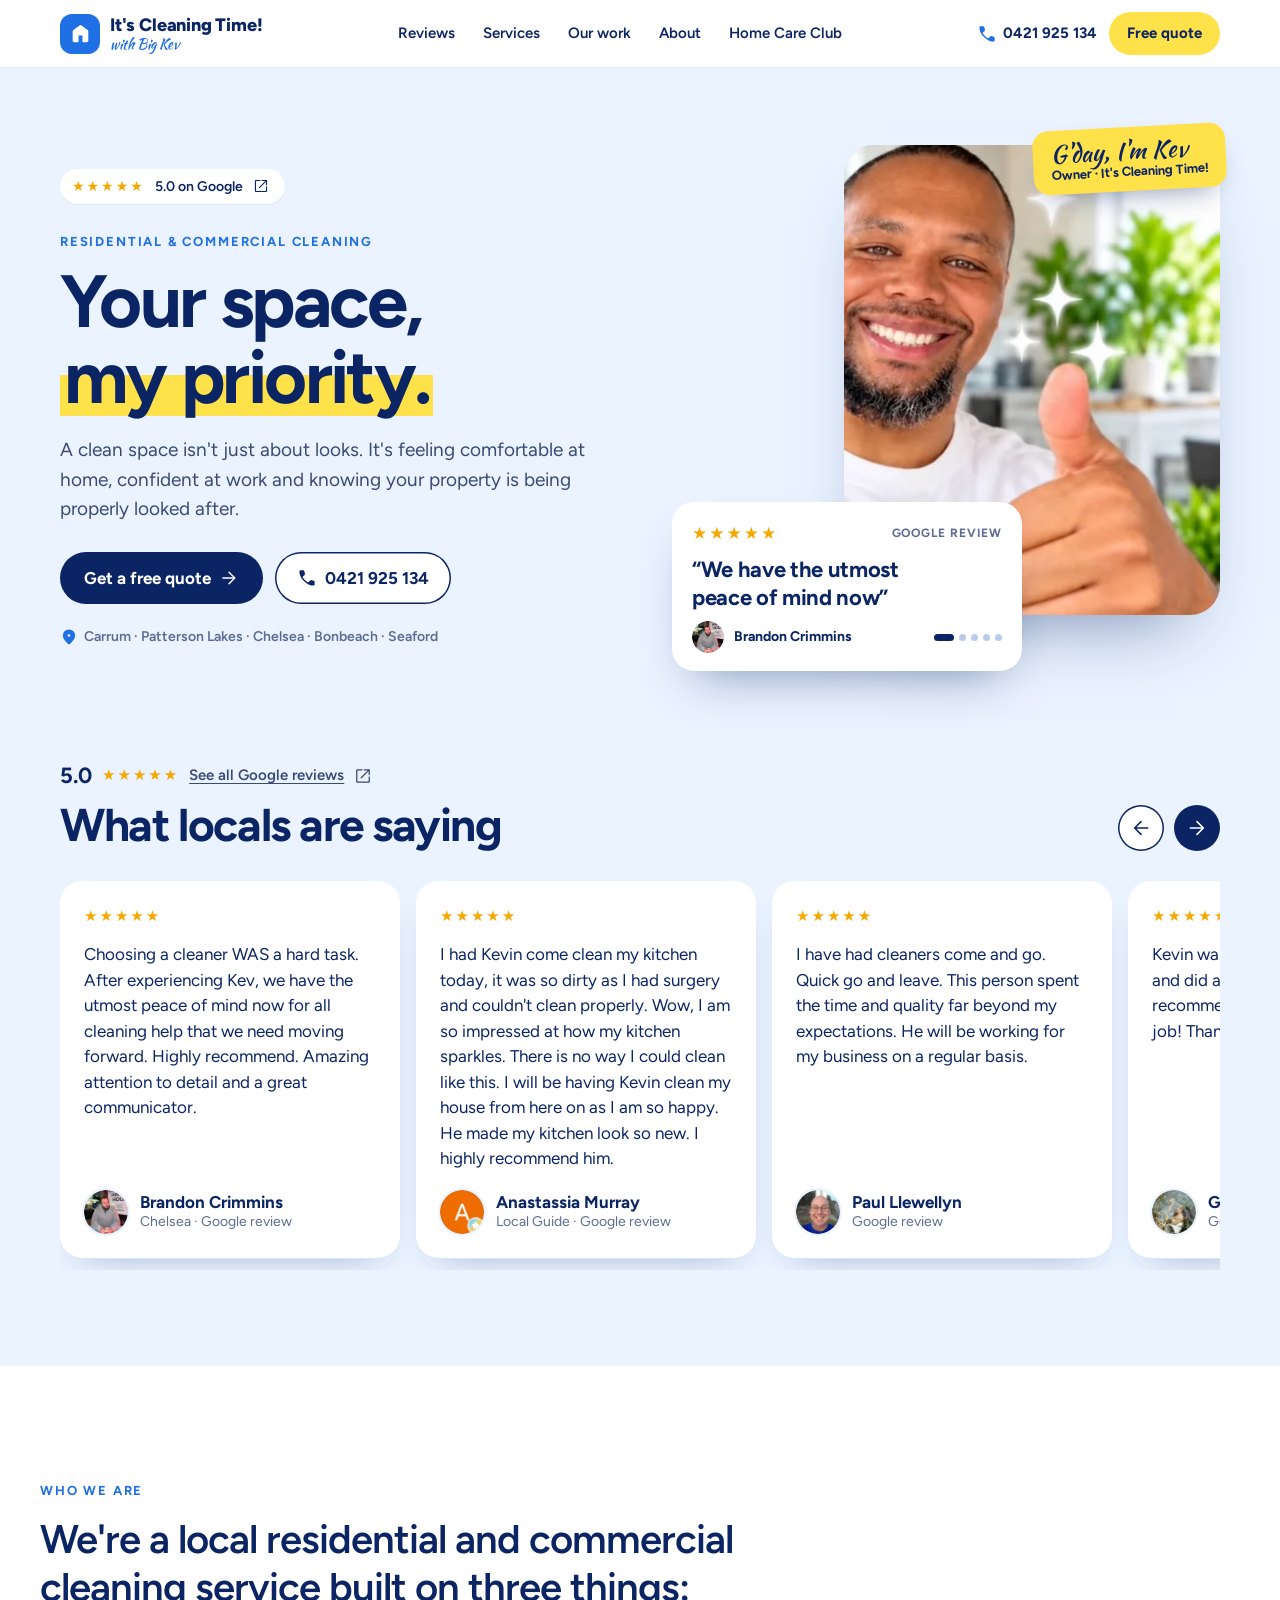
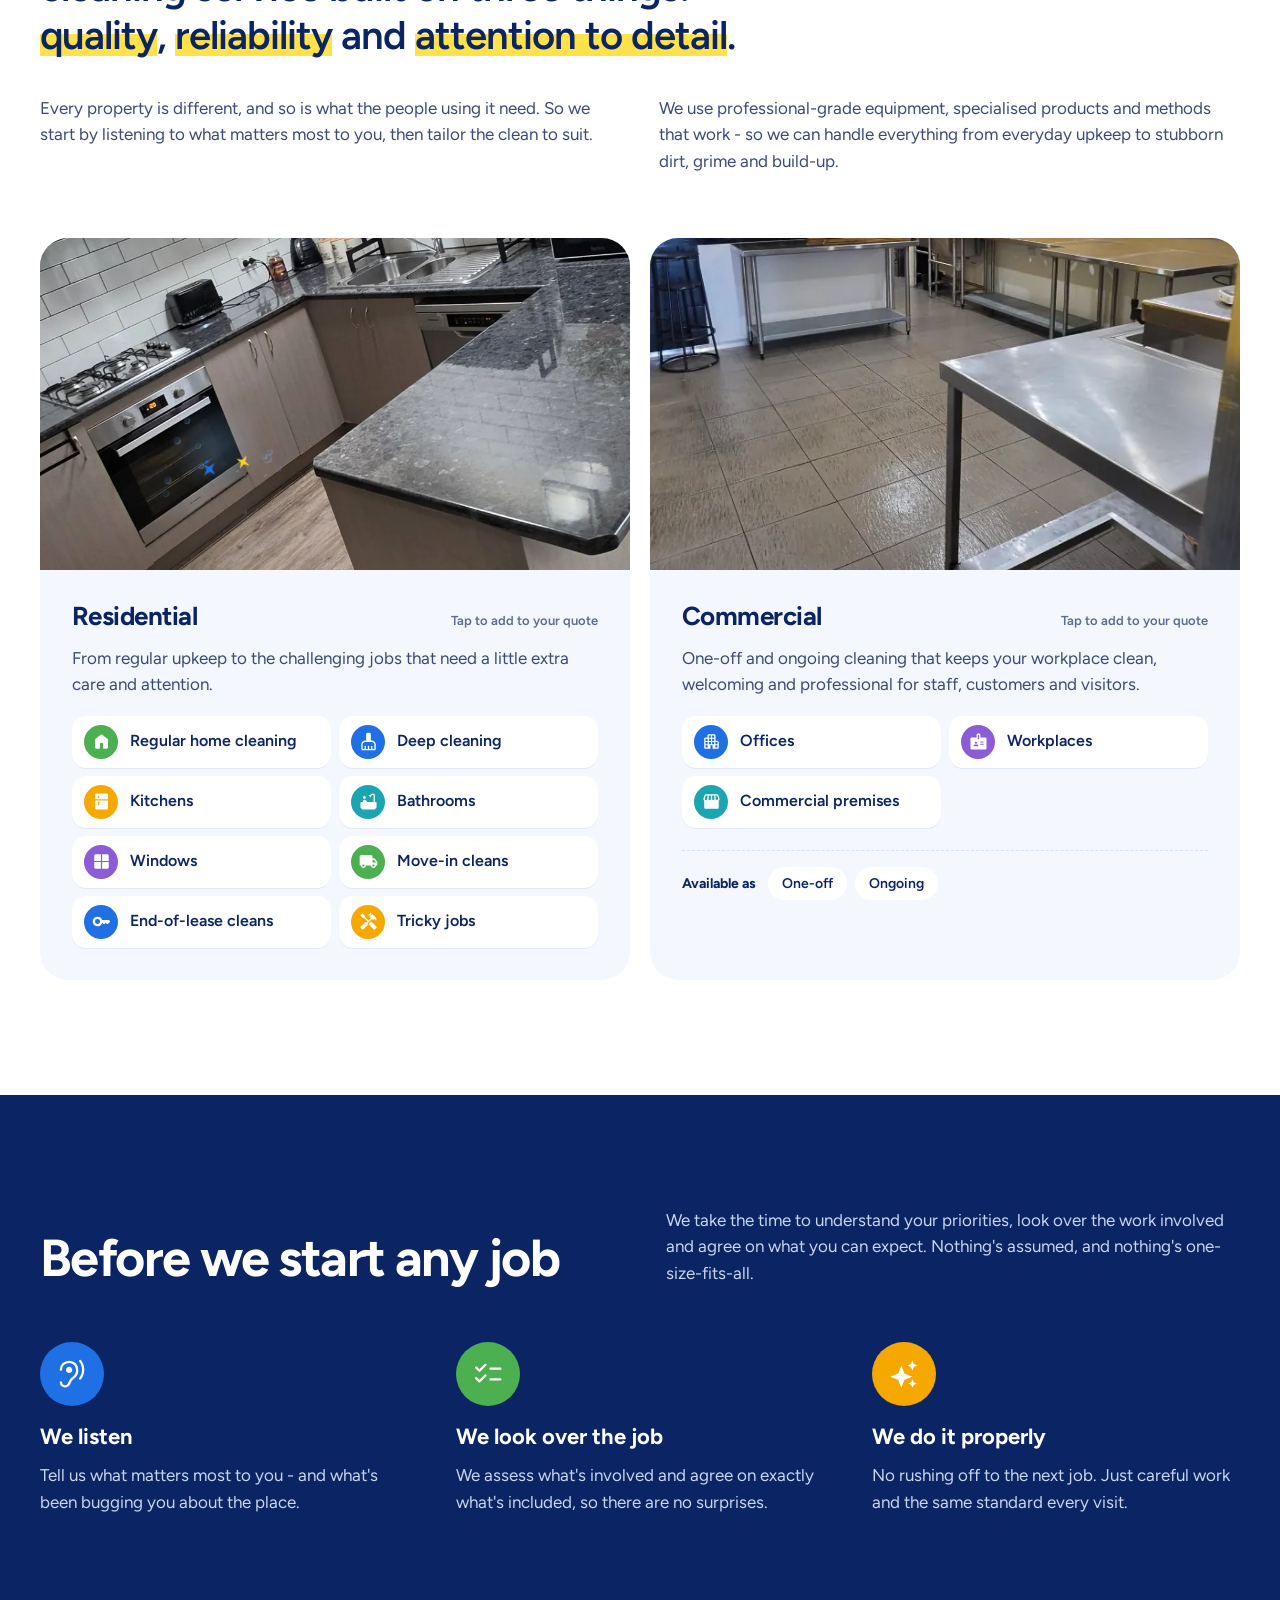
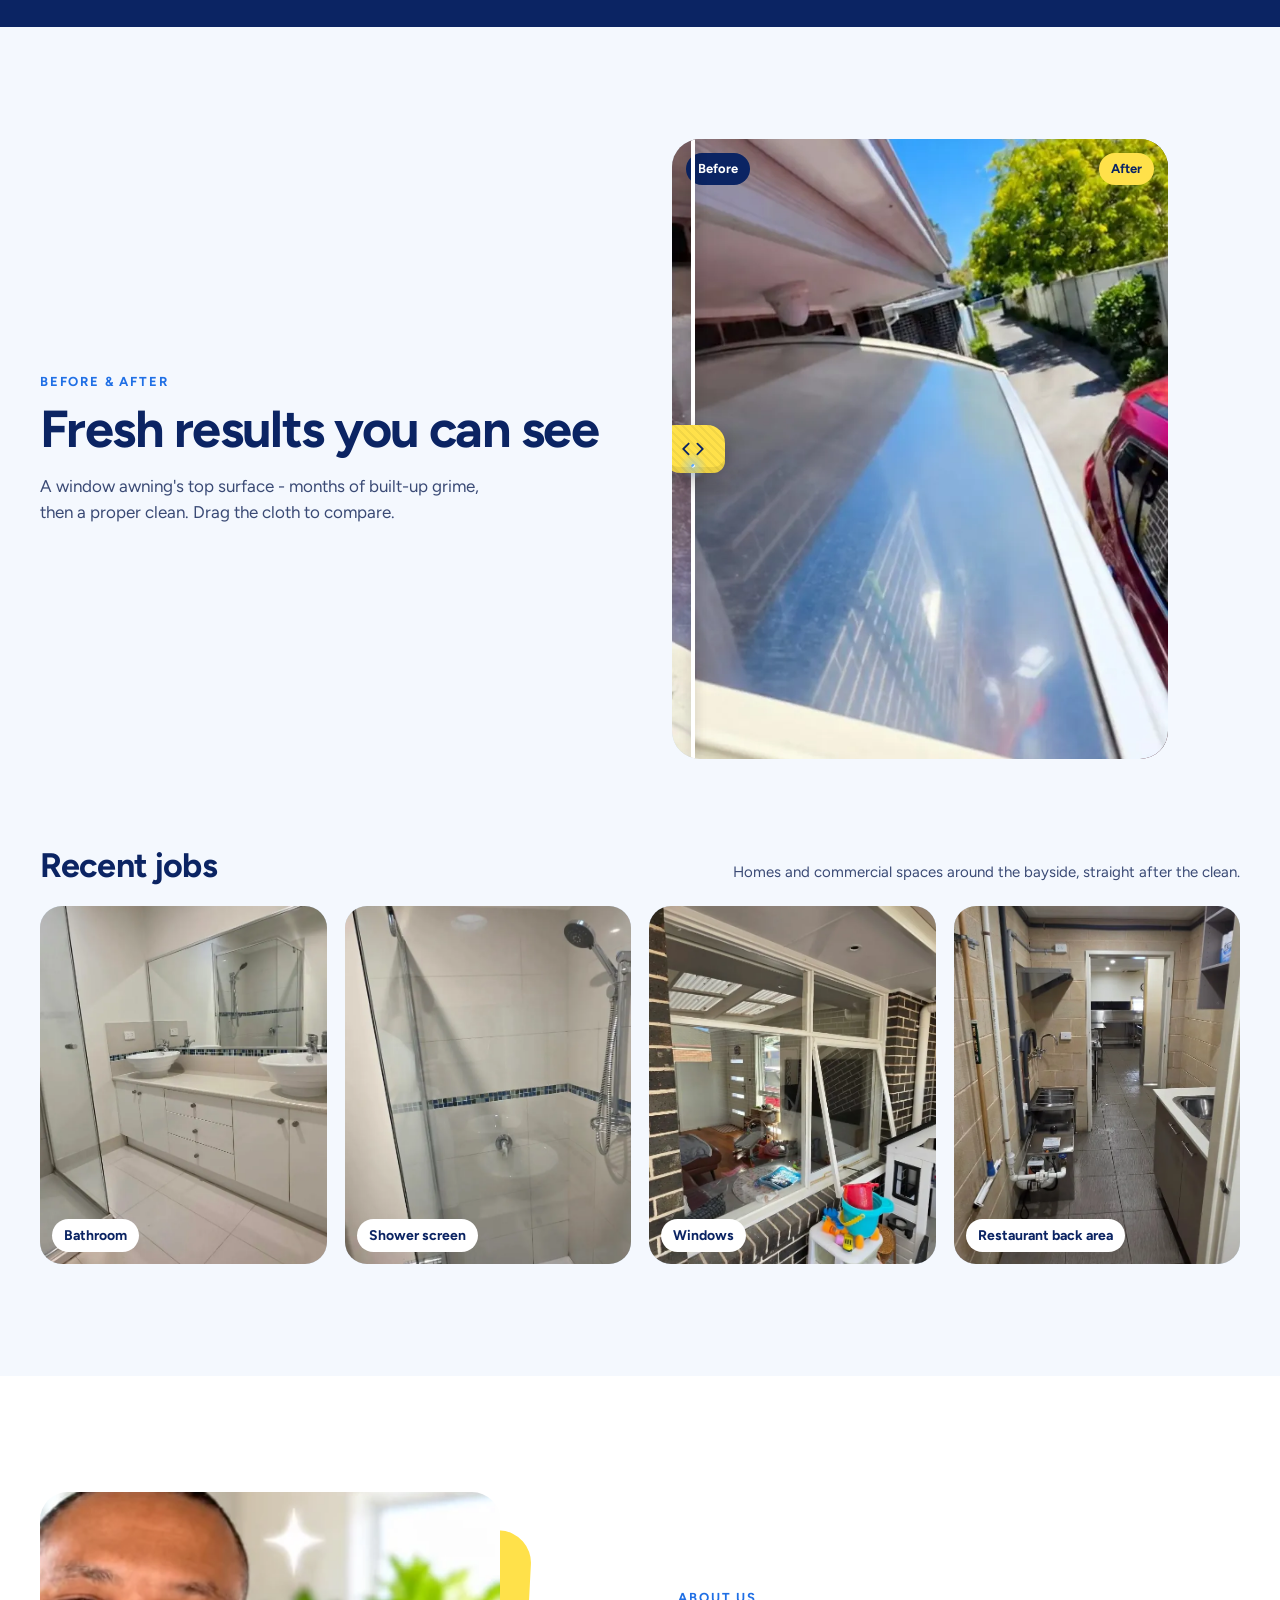
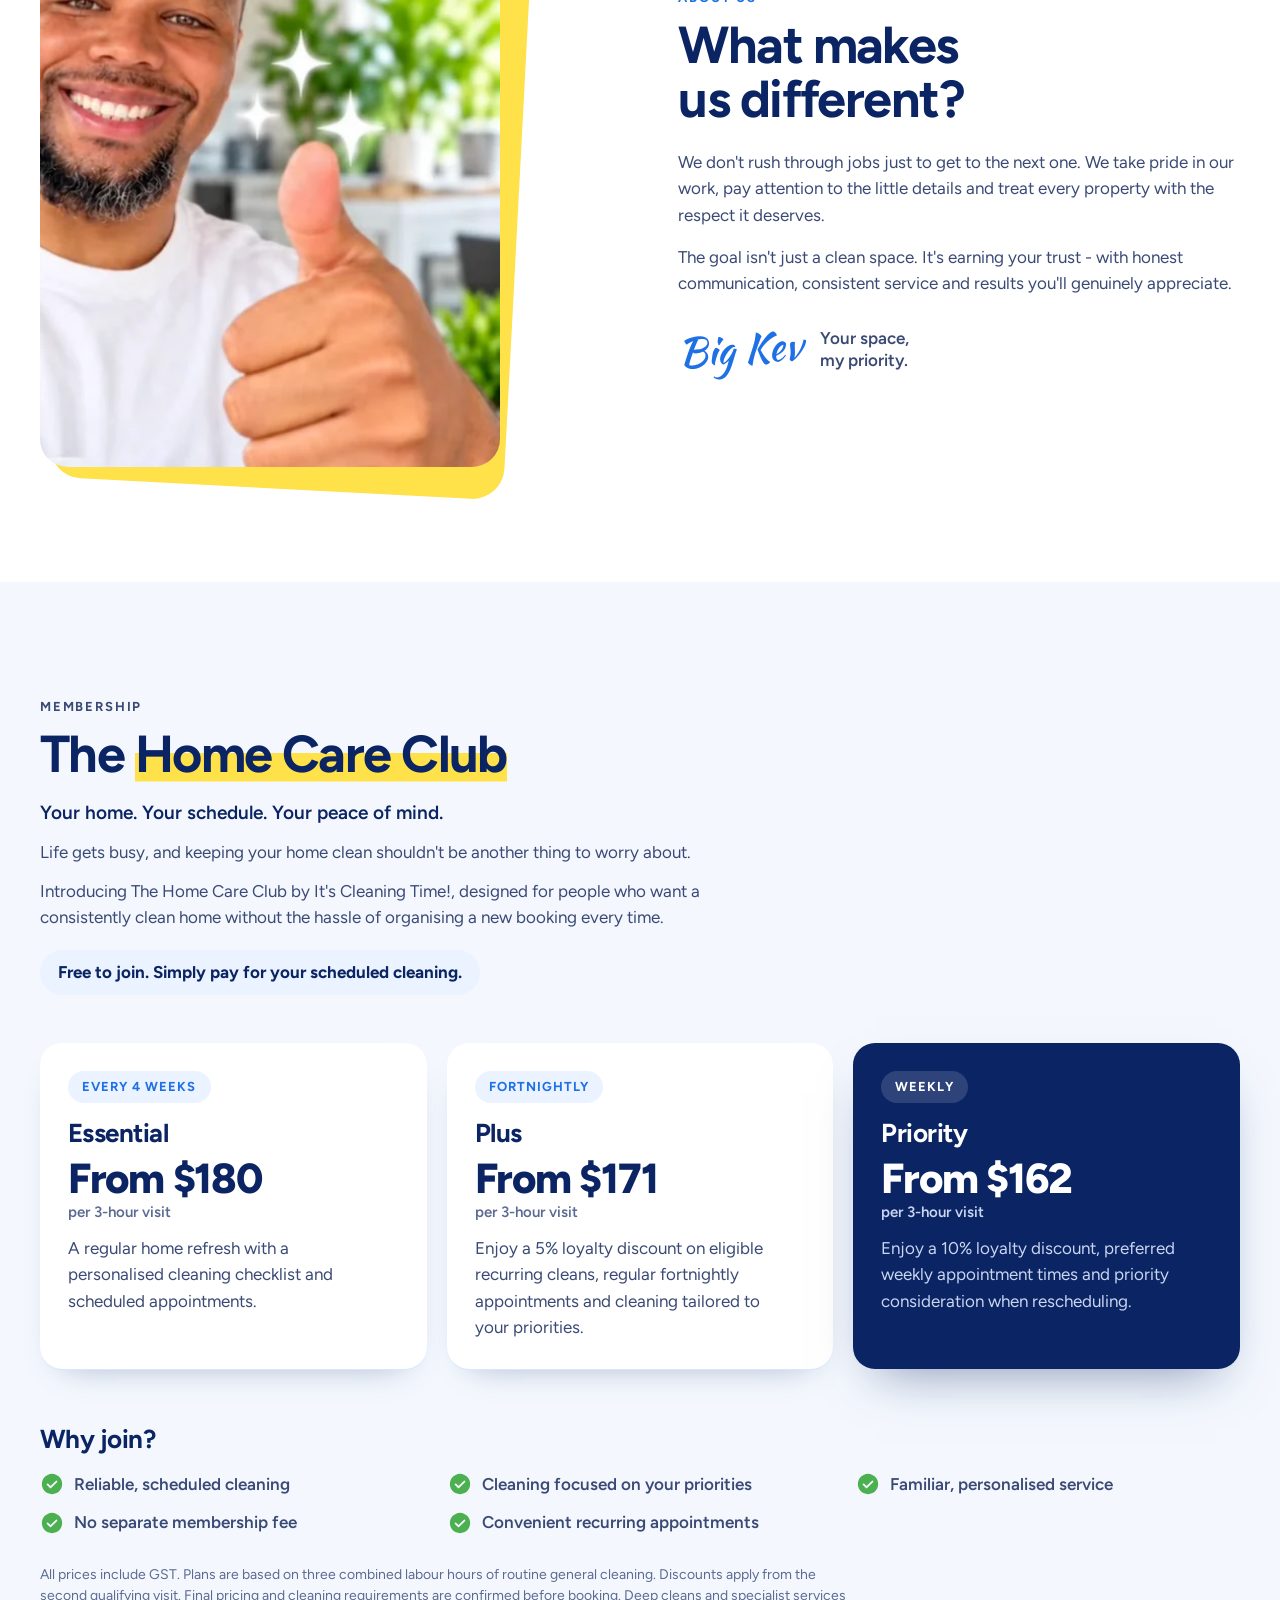
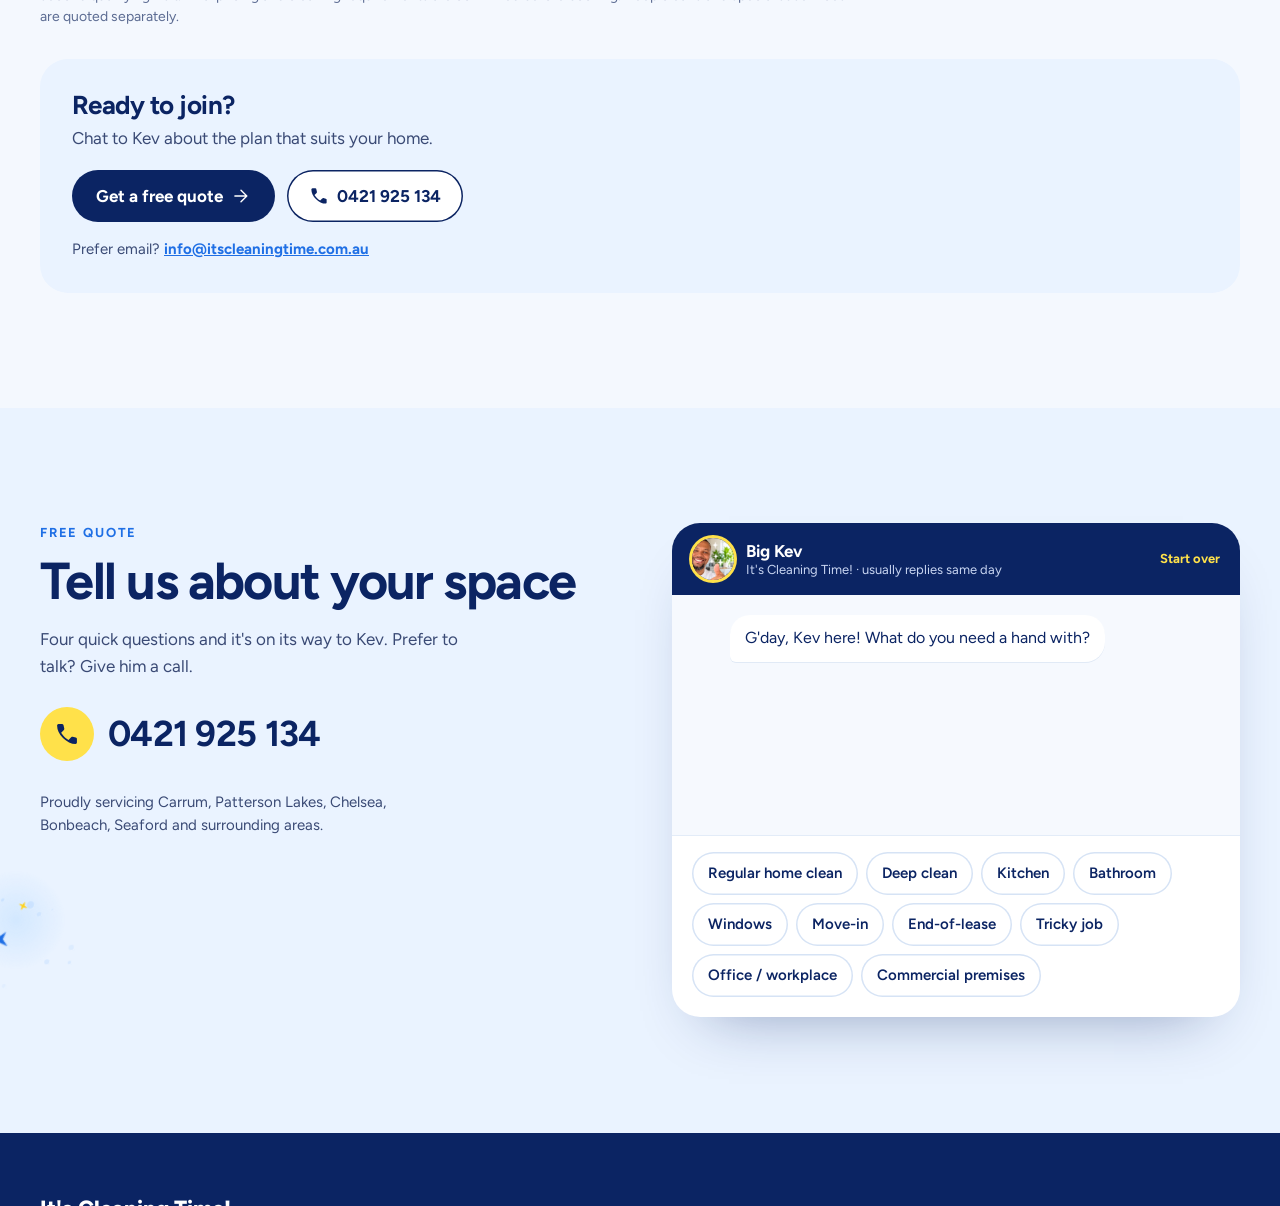
==== commit b5e97ac1: "Update membership and offer" ====
--- a/index.html
+++ b/index.html
@@ -457,8 +457,8 @@
           <article class="club-card club-card-featured">
             <span class="club-pill">Weekly</span>
             <h3 class="h3">Priority</h3>
-            <div class="club-price">From $171<small>per 3-hour visit</small></div>
-            <p>Enjoy a 5% loyalty discount, preferred weekly appointment times and priority consideration when rescheduling.</p>
+            <div class="club-price">From $162<small>per 3-hour visit</small></div>
+            <p>Enjoy a 10% loyalty discount, preferred weekly appointment times and priority consideration when rescheduling.</p>
           </article>
         </div>
 
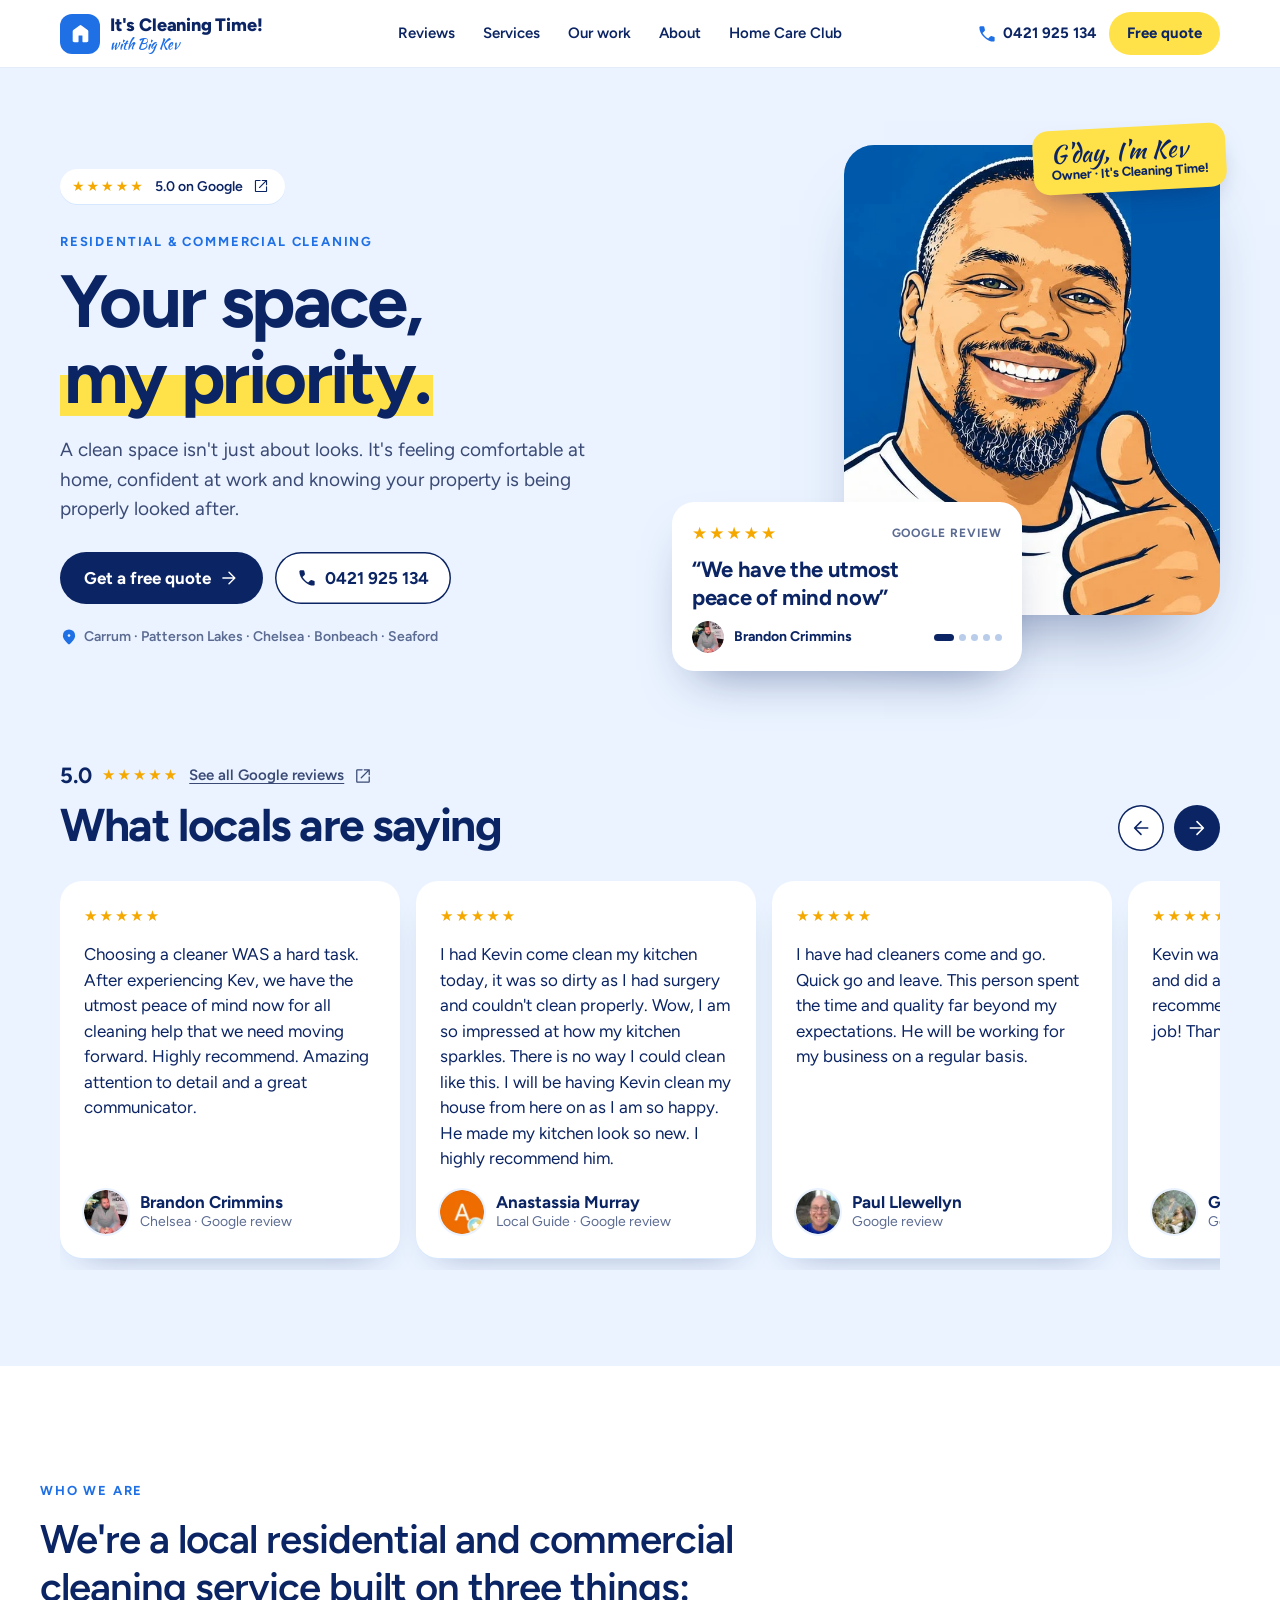
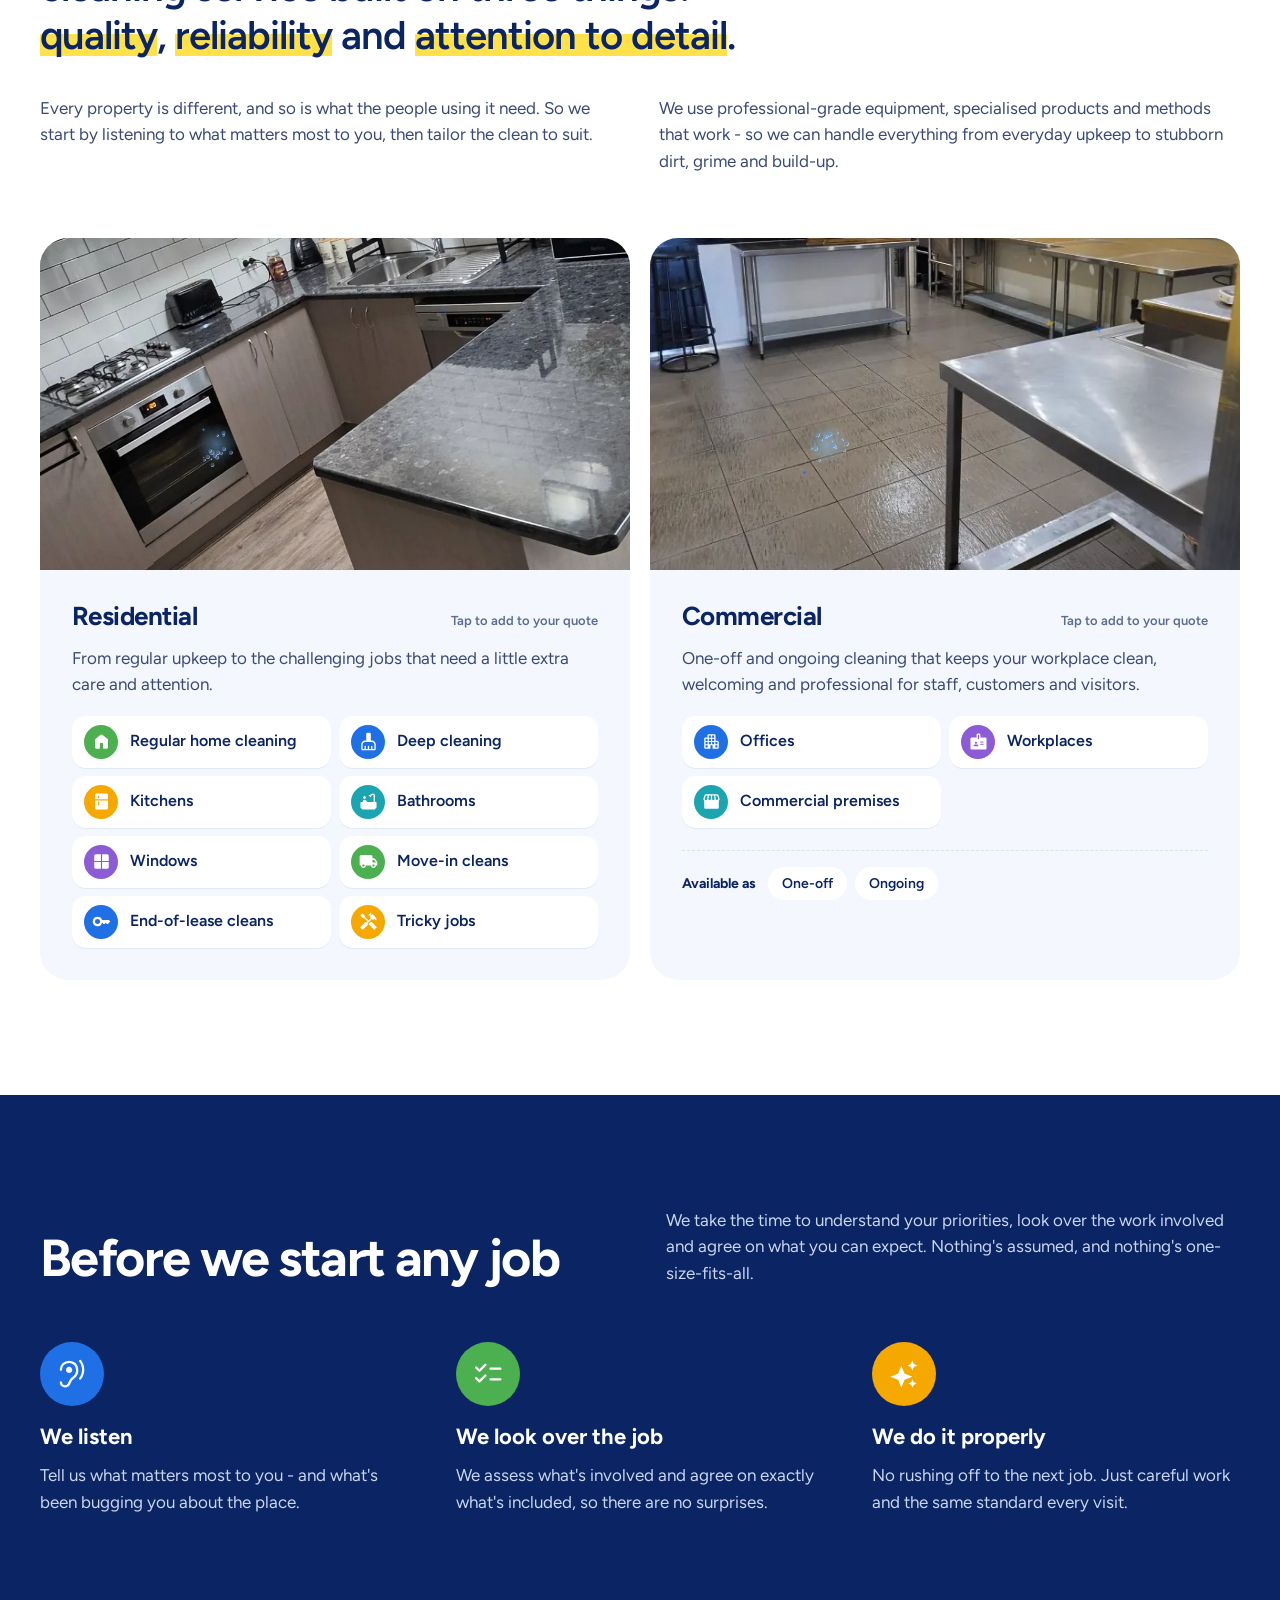
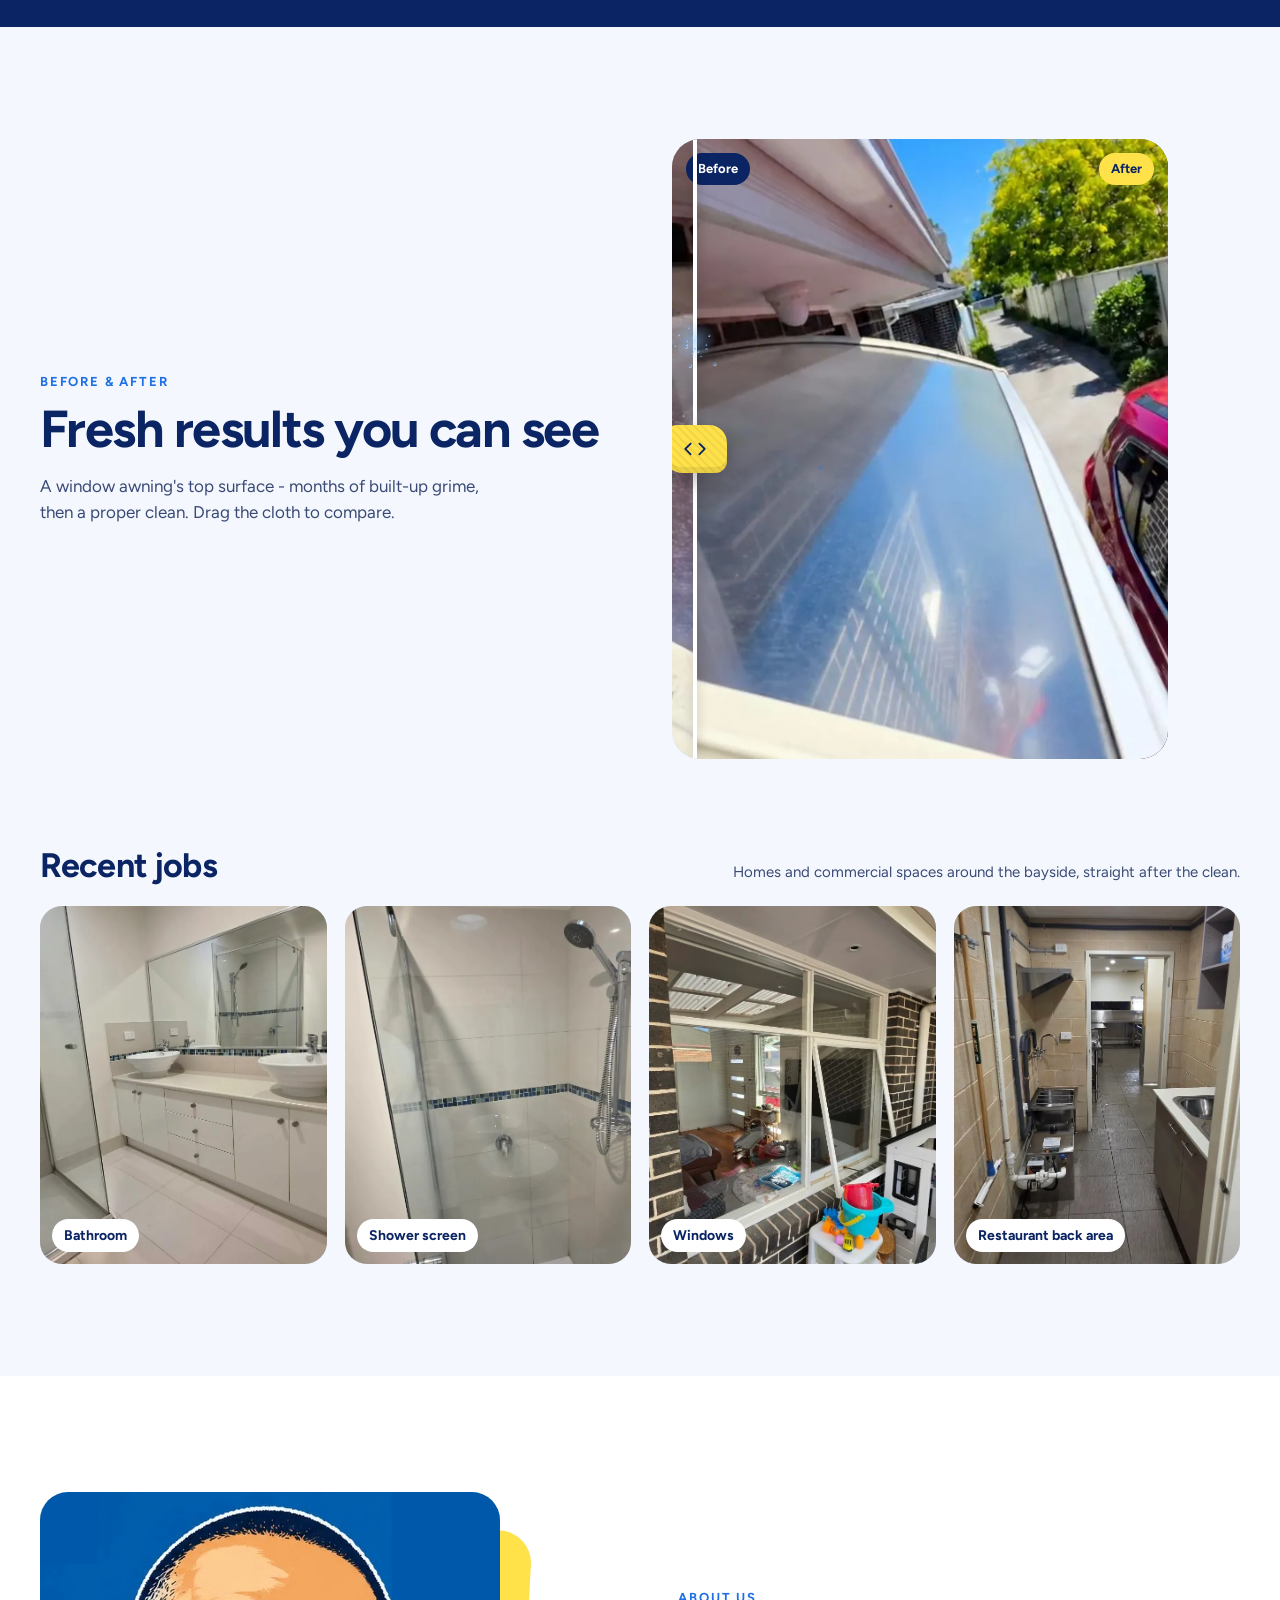
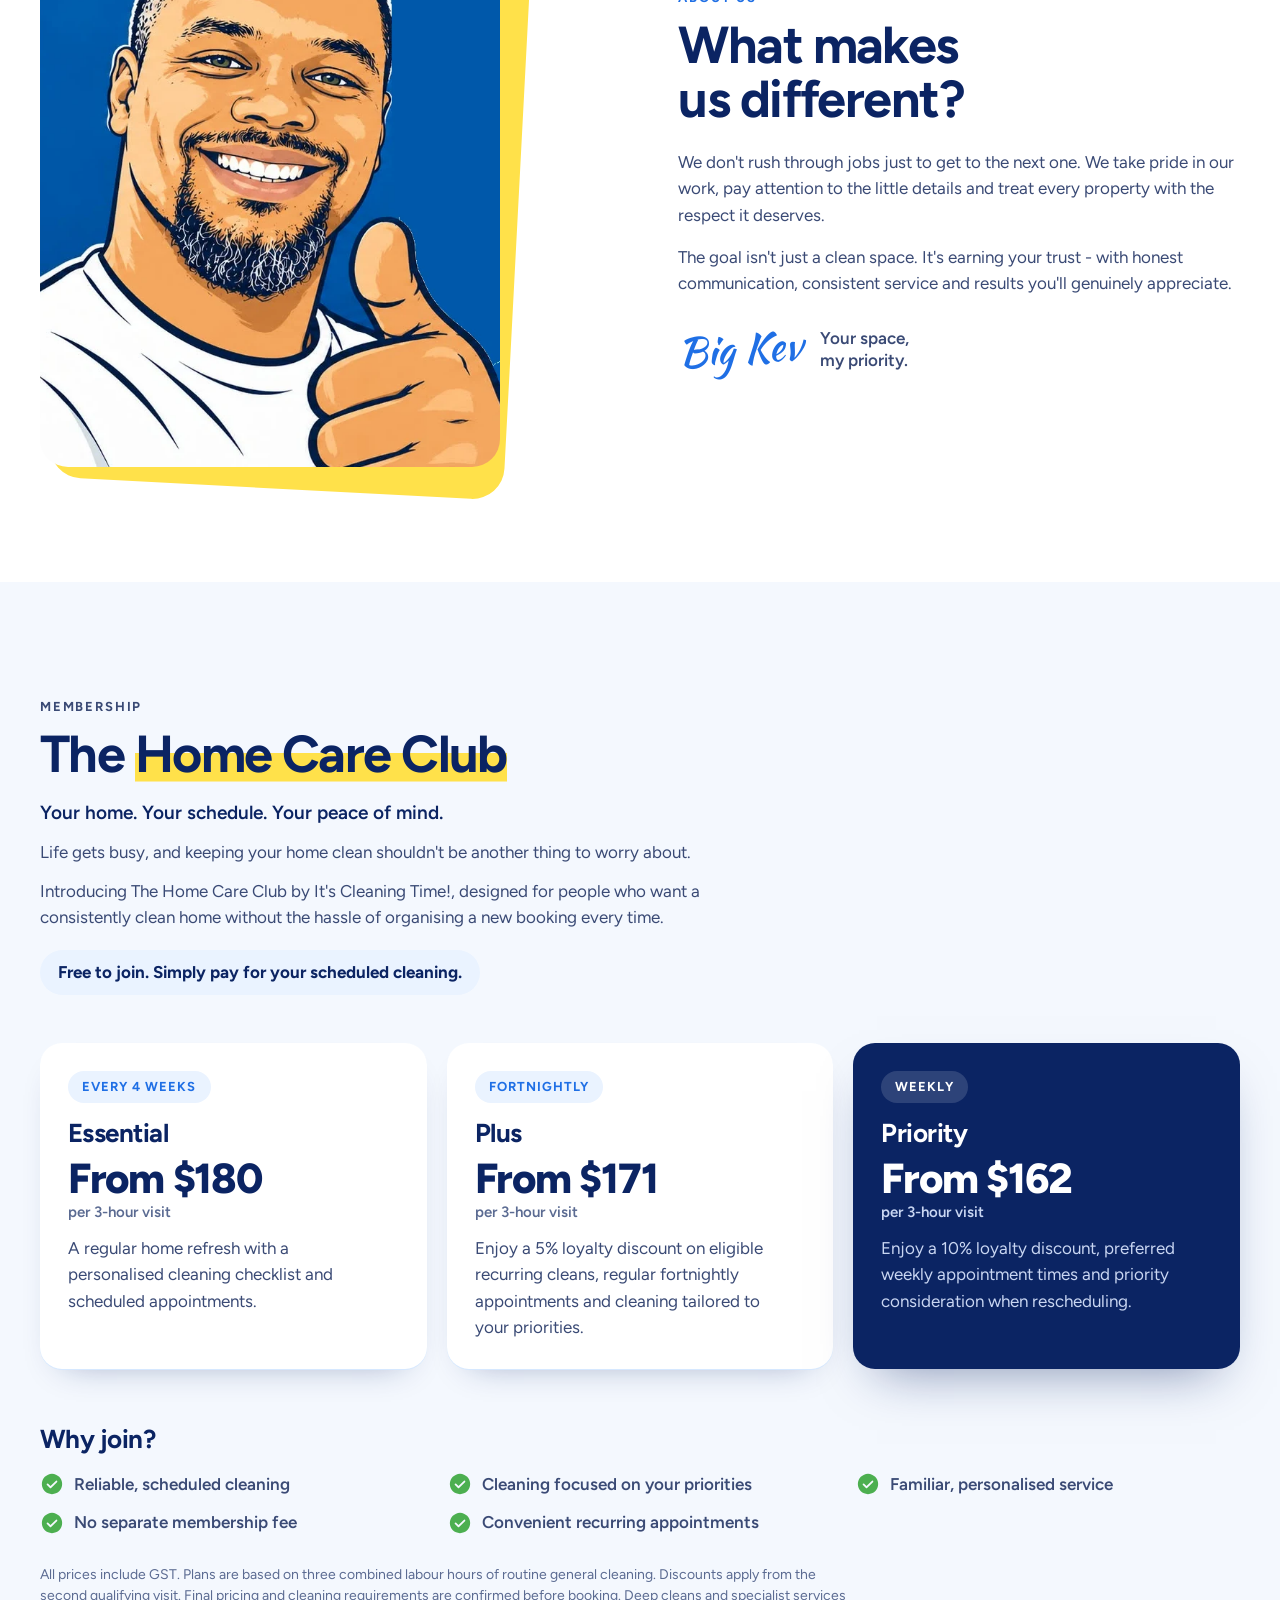
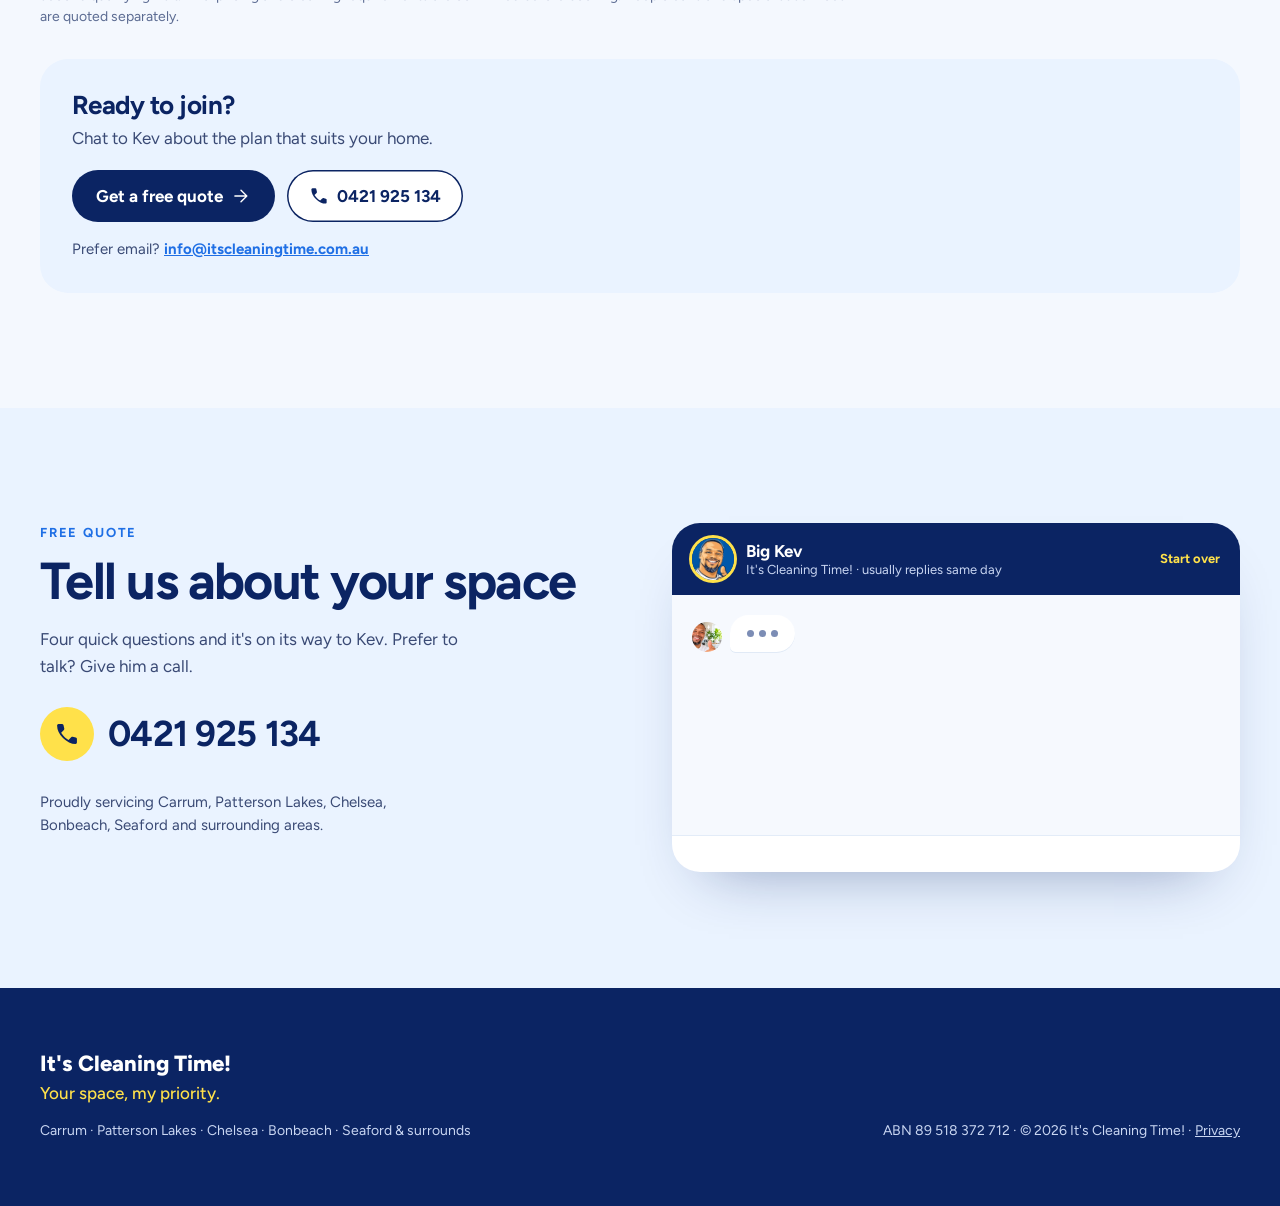
==== commit 485f346d: "Updated site" ====
--- a/index.html
+++ b/index.html
@@ -168,7 +168,7 @@
 
         <div class="hero-visual">
           <div class="hero-photo">
-            <img src="assets/img/kev-photo.webp" alt="Big Kev from It's Cleaning Time!" width="453" height="805" fetchpriority="high">
+            <img src="[data-uri]" alt="Big Kev from It's Cleaning Time!" width="453" height="805" fetchpriority="high">
           </div>
           <div class="kev-tag" aria-hidden="true">
             <span class="kev-tag-script">G'day, I'm Kev</span>
@@ -414,7 +414,7 @@
       <div class="wrap about-grid">
         <div class="about-photo" data-fx="spark">
           <div class="about-backing" aria-hidden="true"></div>
-          <img src="assets/img/kev-photo.webp" alt="Big Kev with his cleaning kit" width="453" height="805" loading="lazy">
+          <img src="[data-uri]" alt="Big Kev with his cleaning kit" width="453" height="805" loading="lazy">
         </div>
         <div>
           <p class="eyebrow">About us</p>
@@ -501,7 +501,7 @@
 
         <div class="chat-card" id="chatCard" data-fx="chat">
           <div class="chat-head">
-            <img class="chat-head-avatar" src="assets/img/kev-photo.webp" alt="" width="42" height="42">
+            <img class="chat-head-avatar" src="[data-uri]" alt="" width="42" height="42">
             <div class="chat-head-text">
               <div class="chat-head-name">Big Kev</div>
               <div class="chat-head-sub">It's Cleaning Time! · usually replies same day</div>
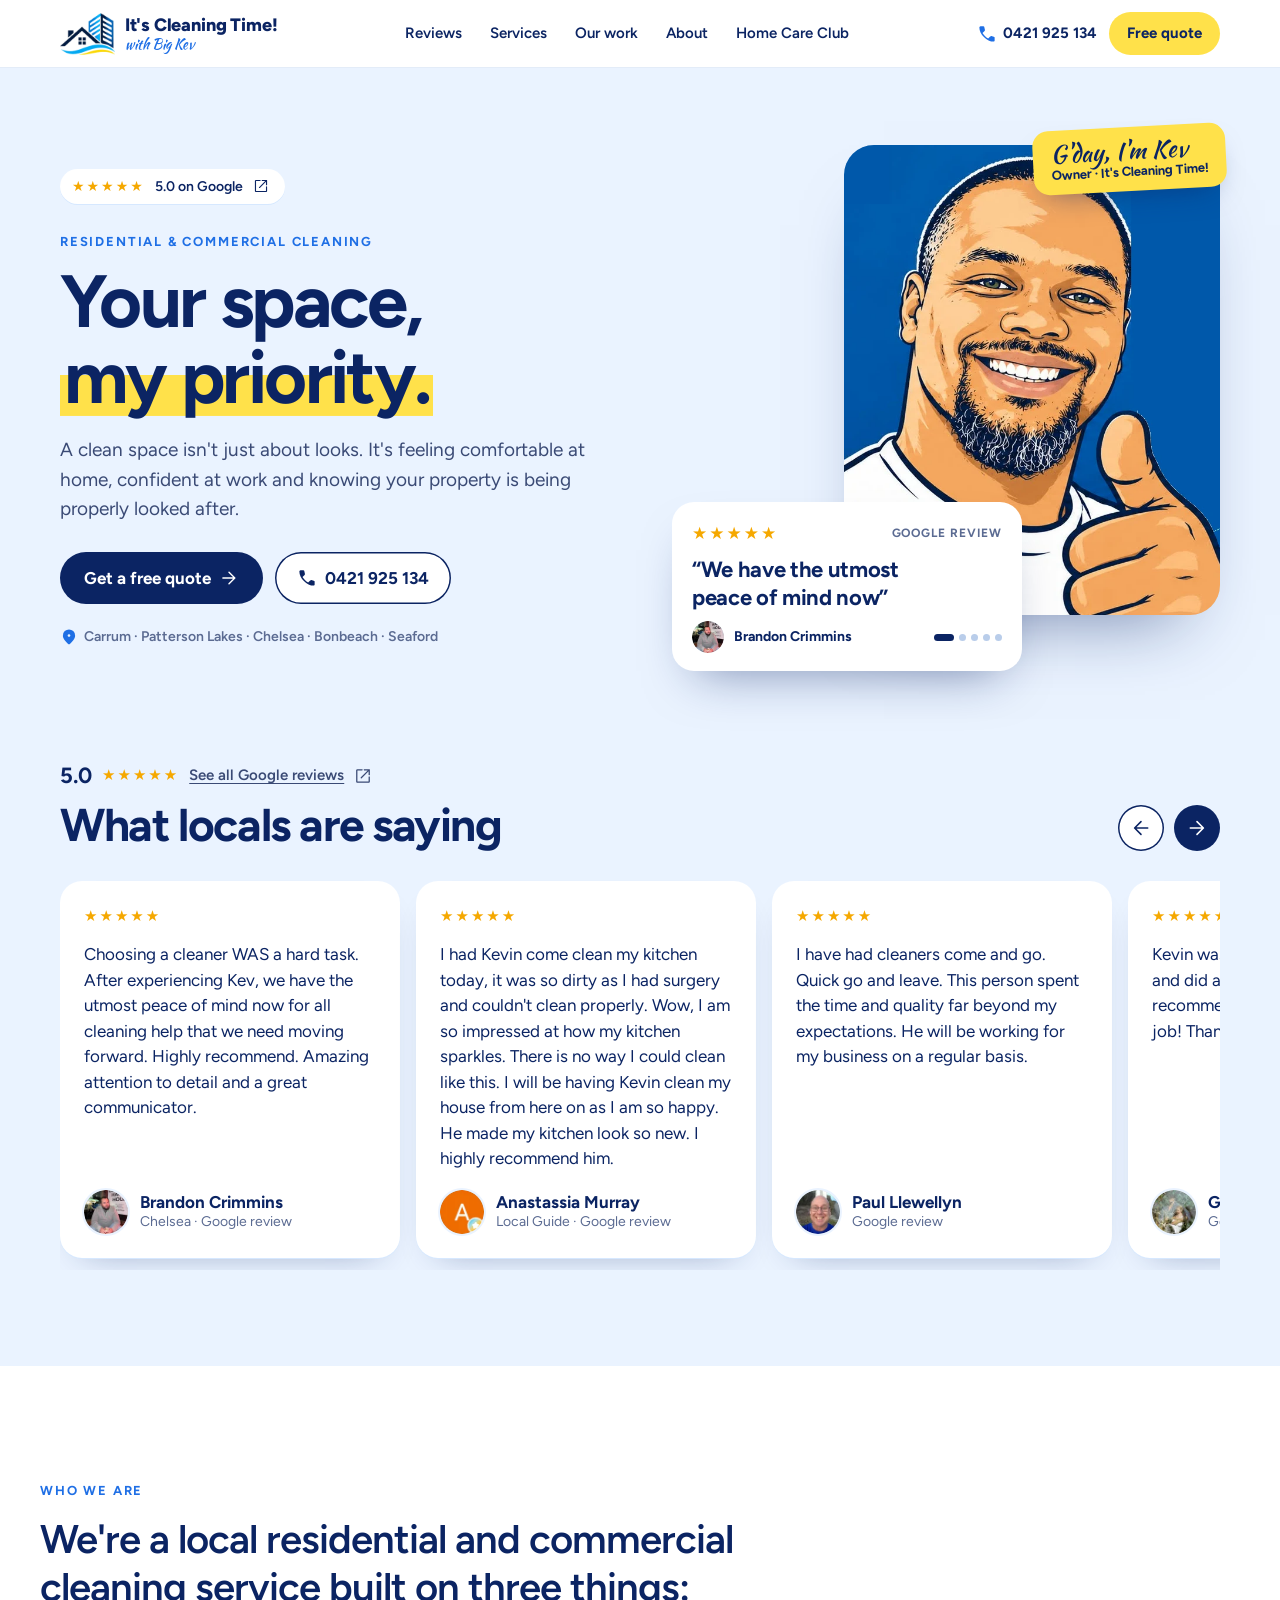
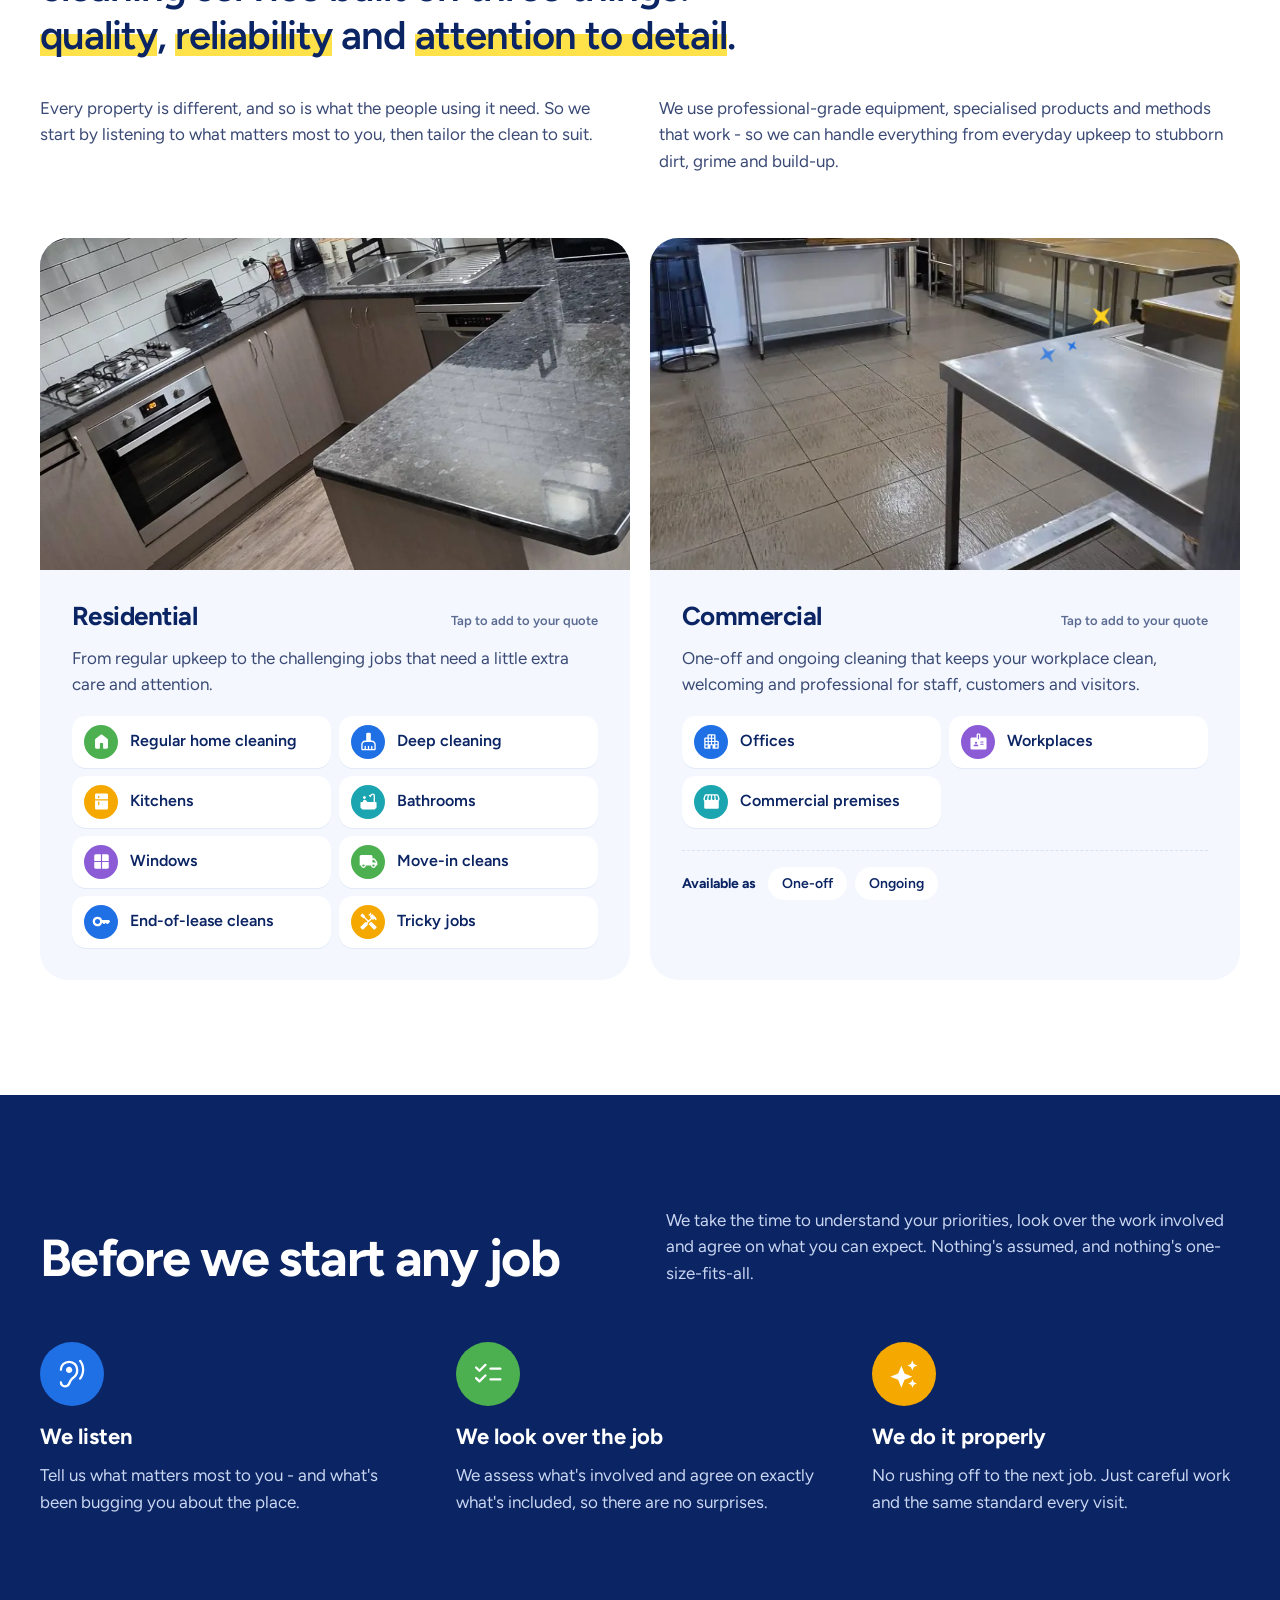
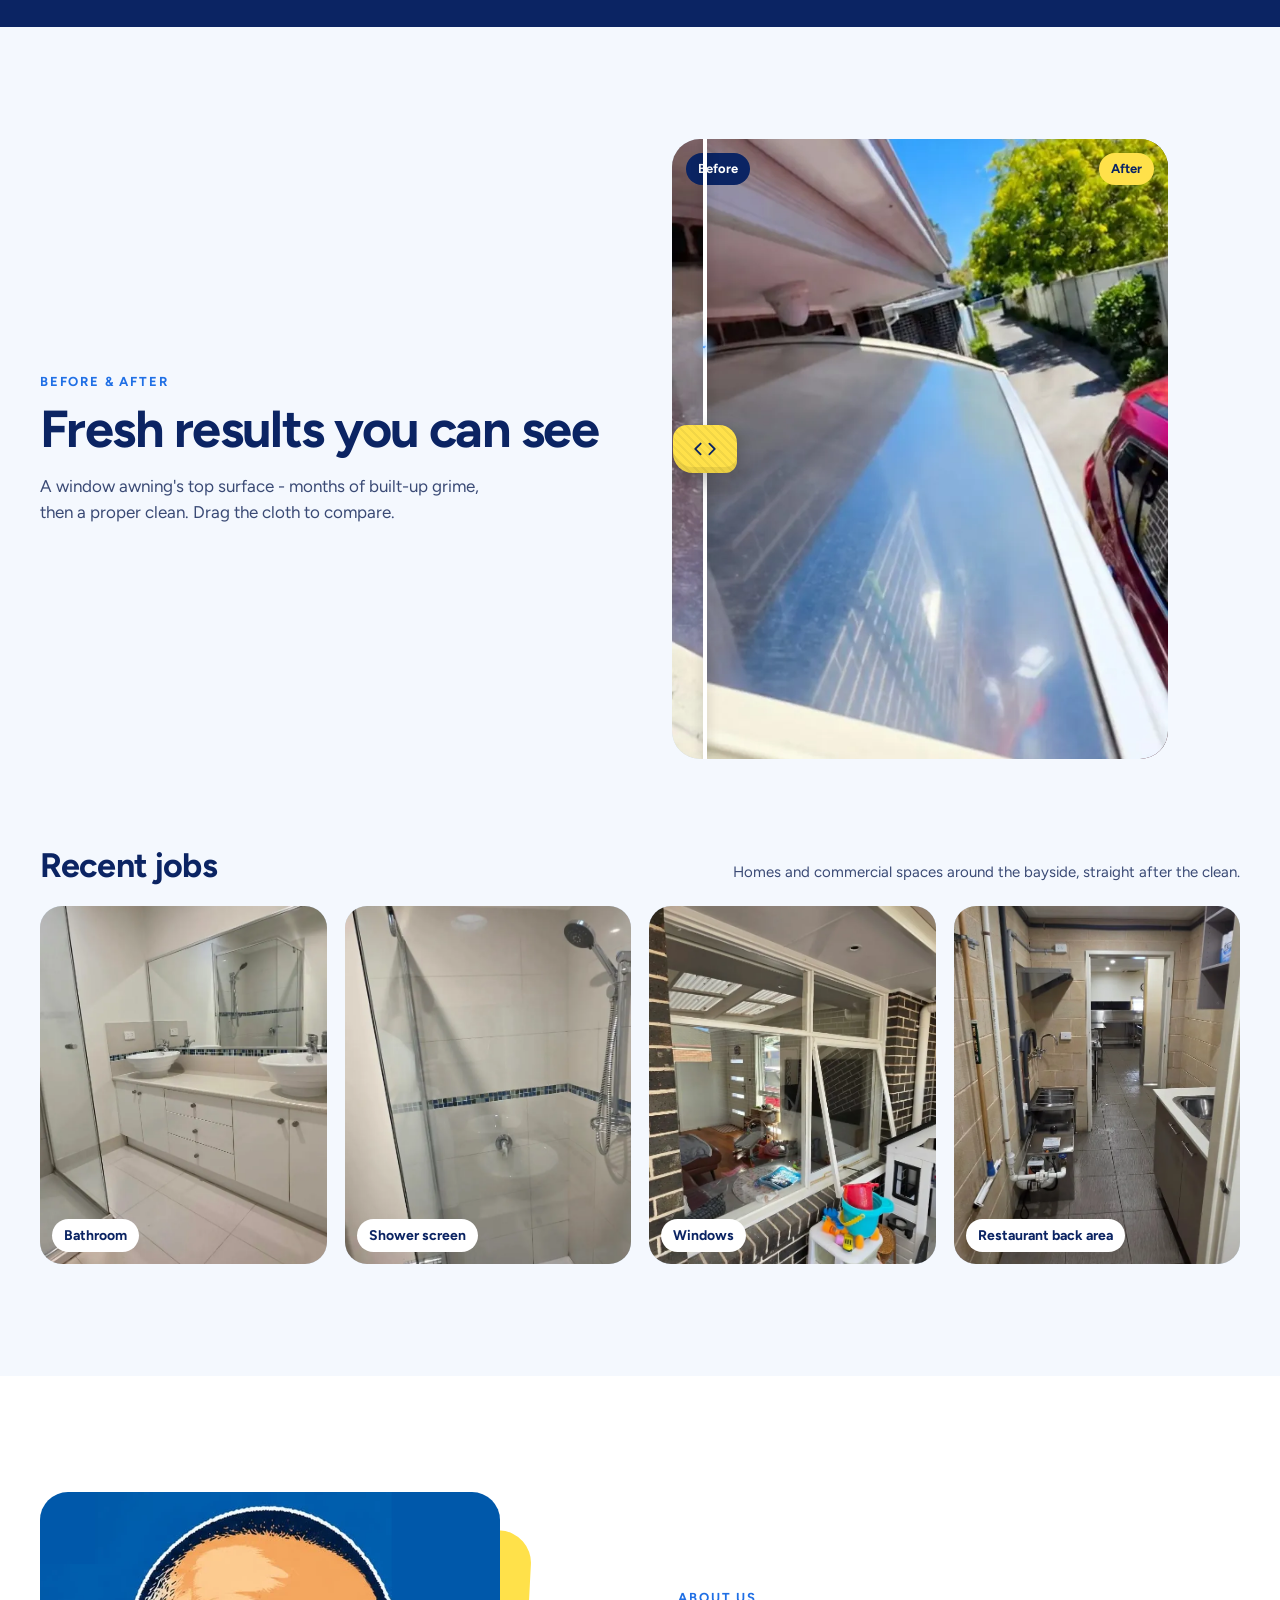
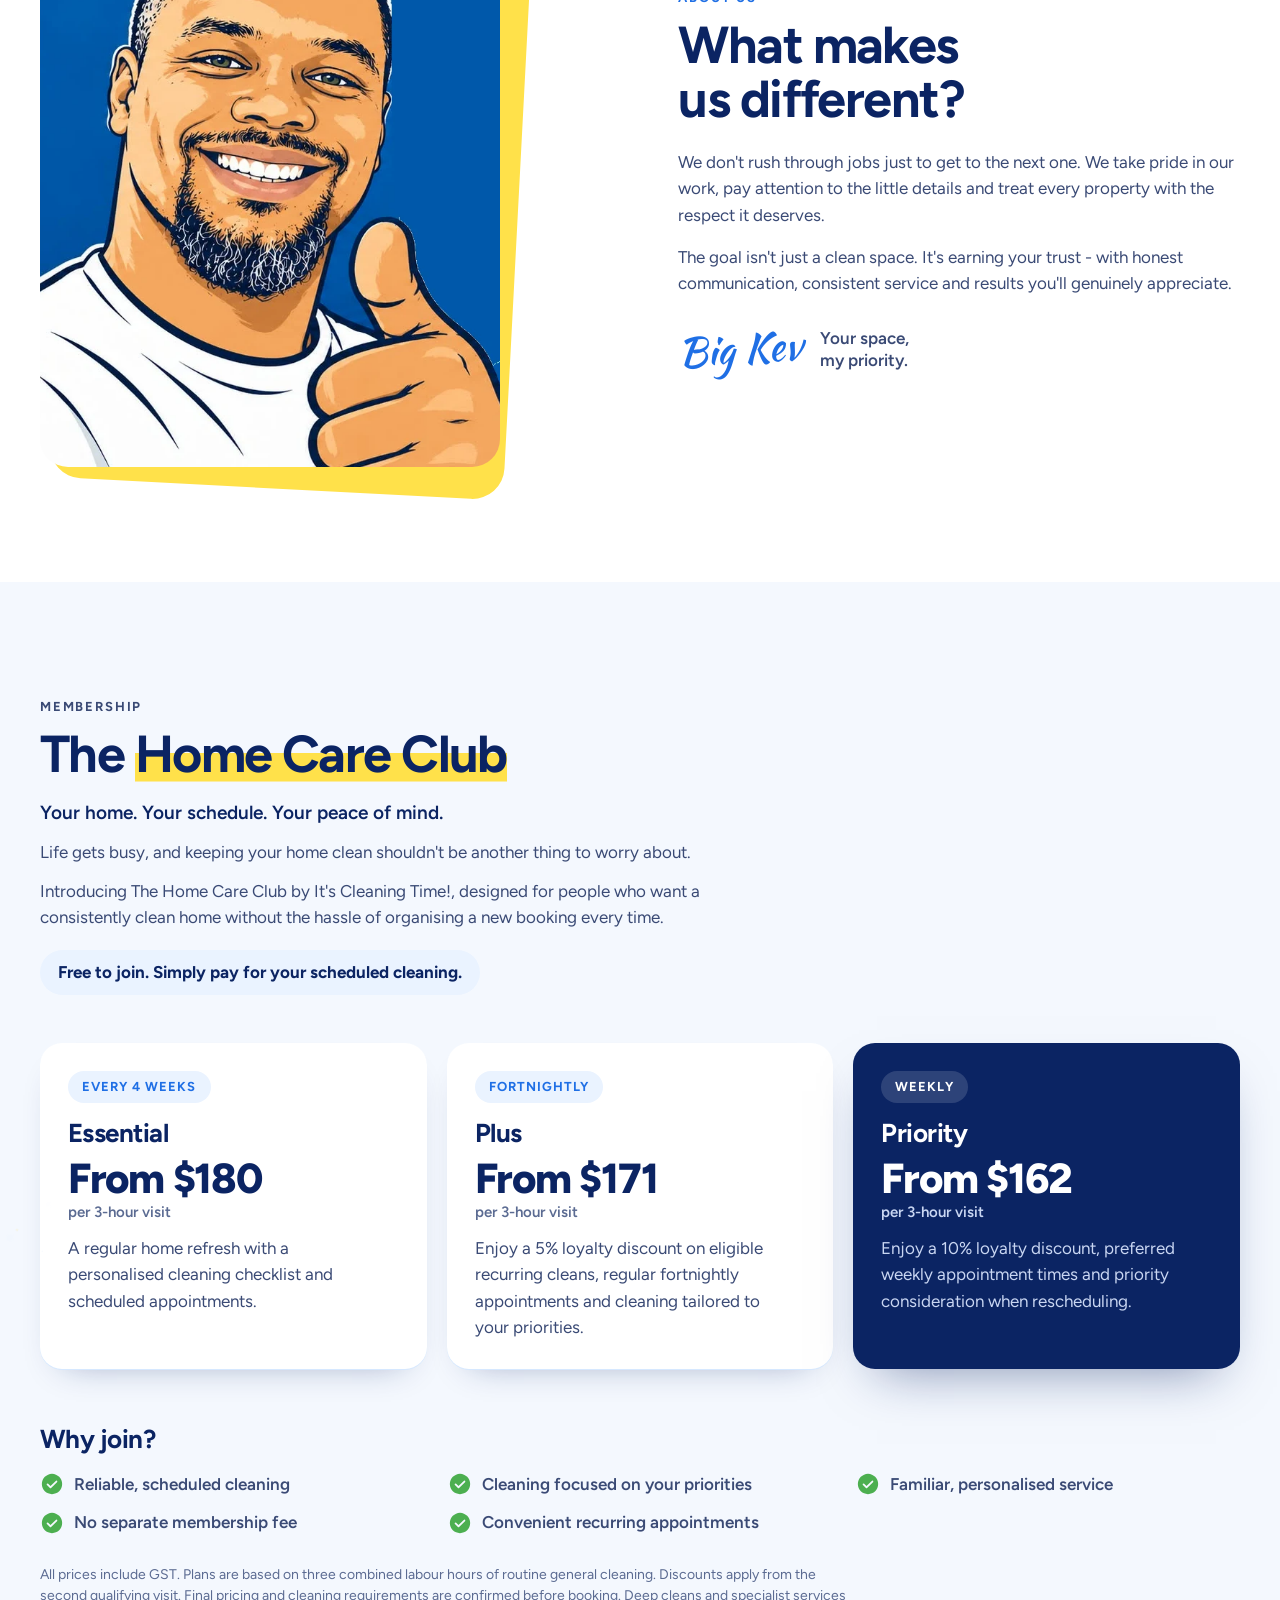
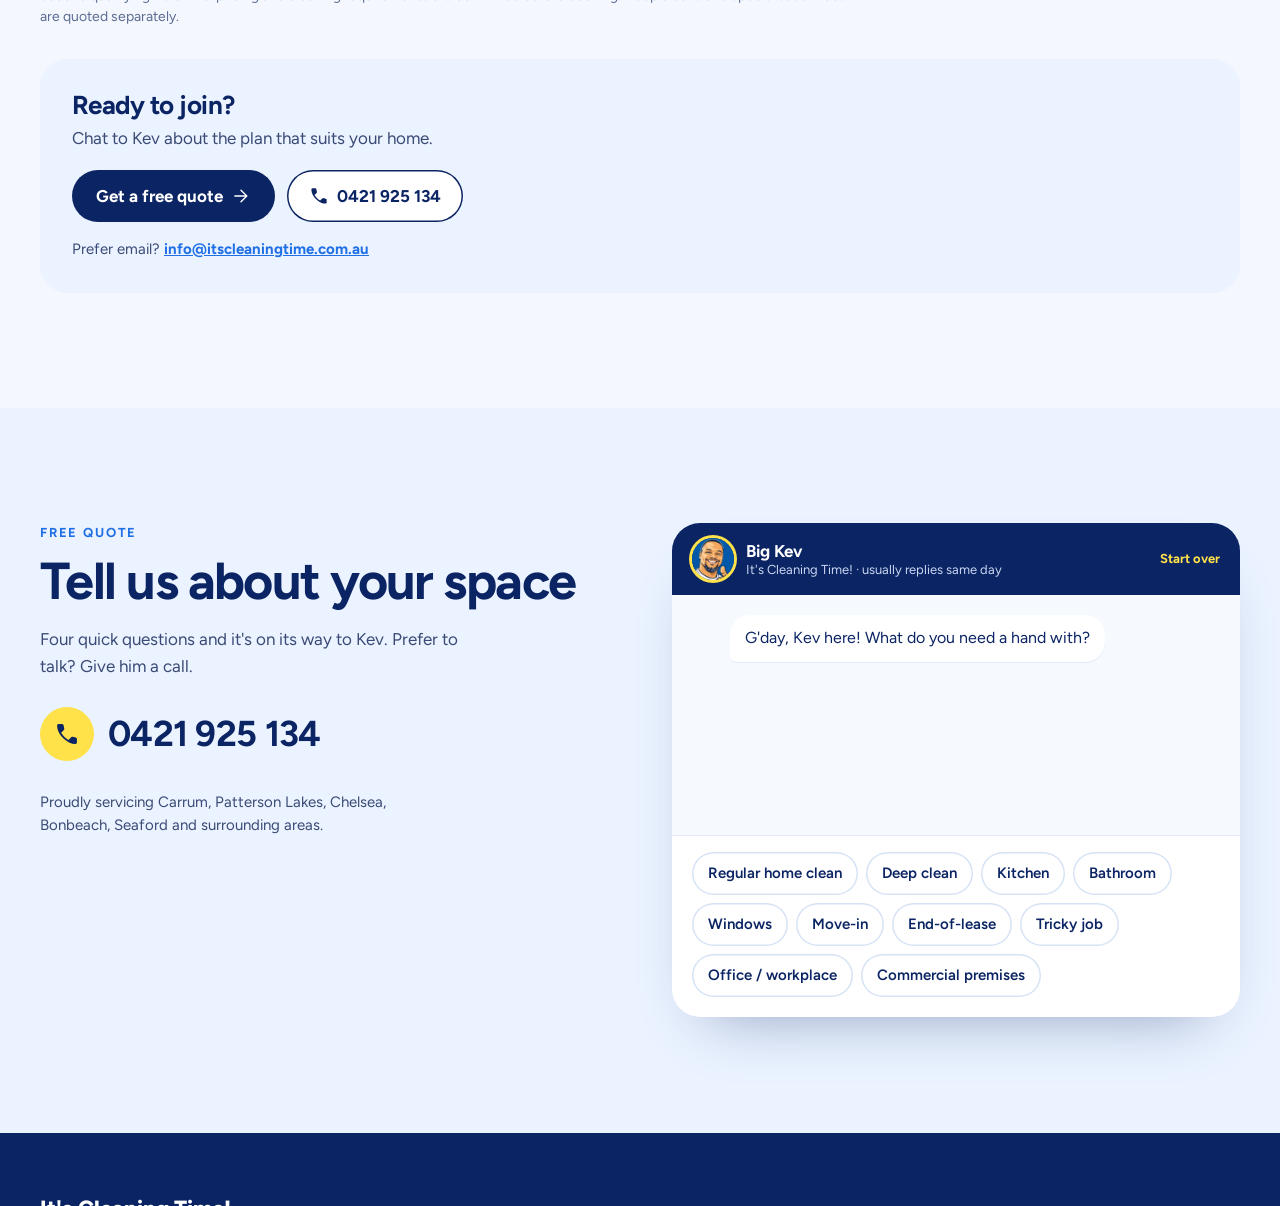
==== commit 0e695ca8: "Update" ====
--- a/index.html
+++ b/index.html
@@ -97,6 +97,21 @@
 .offer-club a{color:#fff;font-weight:700}
 .offer-club a:hover{color:var(--yellow)}
 </style>
+<style>
+/* Hero layout fix: removes the empty gap beside the photo on mid-width screens (tablets, "desktop site" on phones) */
+.hero-grid{grid-template-columns:repeat(auto-fit,minmax(min(100%,360px),1fr))}
+@media (max-width:860px){
+  .hero-visual{width:100%;max-width:440px;margin:0 auto}
+  .hero-photo{max-width:none;margin-left:0}
+}
+</style>
+<style>
+/* Header logo mark (house and building from the business card) */
+.brand-mark-logo{width:auto;height:42px;background:none;border-radius:0;display:block}
+.brand-mark-logo img{height:100%;width:auto;display:block}
+.brand-name{white-space:nowrap}
+@media (max-width:420px){.brand-mark-logo{height:36px}}
+</style>
 <script type="application/ld+json">
 {
   "@context": "https://schema.org",
@@ -128,7 +143,7 @@
   <header class="site-header">
     <div class="wrap header-inner">
       <a class="brand" href="#top" aria-label="It's Cleaning Time! with Big Kev, back to top">
-        <span class="brand-mark"><svg class="ic" aria-hidden="true"><use href="assets/icons.svg#home"/></svg></span>
+        <span class="brand-mark brand-mark-logo"><img src="[data-uri]" alt="" width="55" height="42"></span>
         <span class="brand-text">
           <span class="brand-name">It's Cleaning Time!</span>
           <span class="brand-sub">with Big Kev</span>
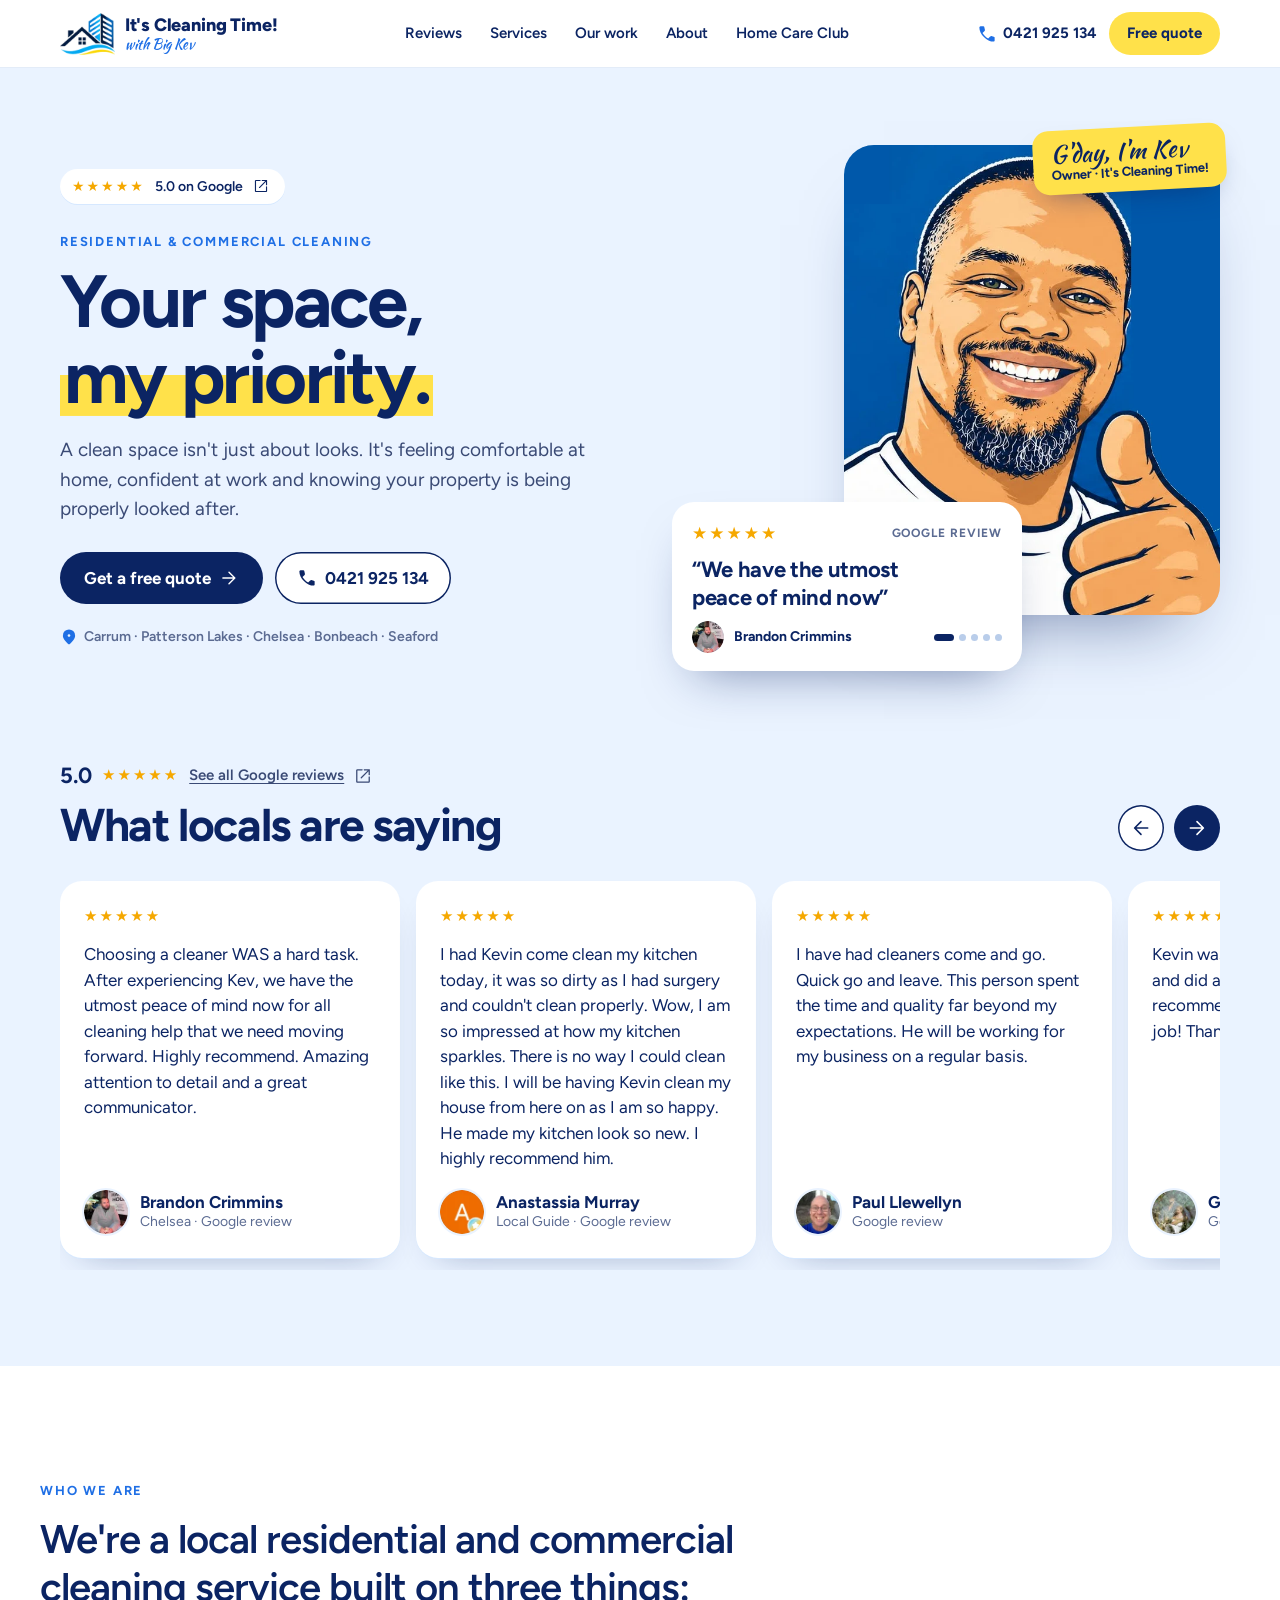
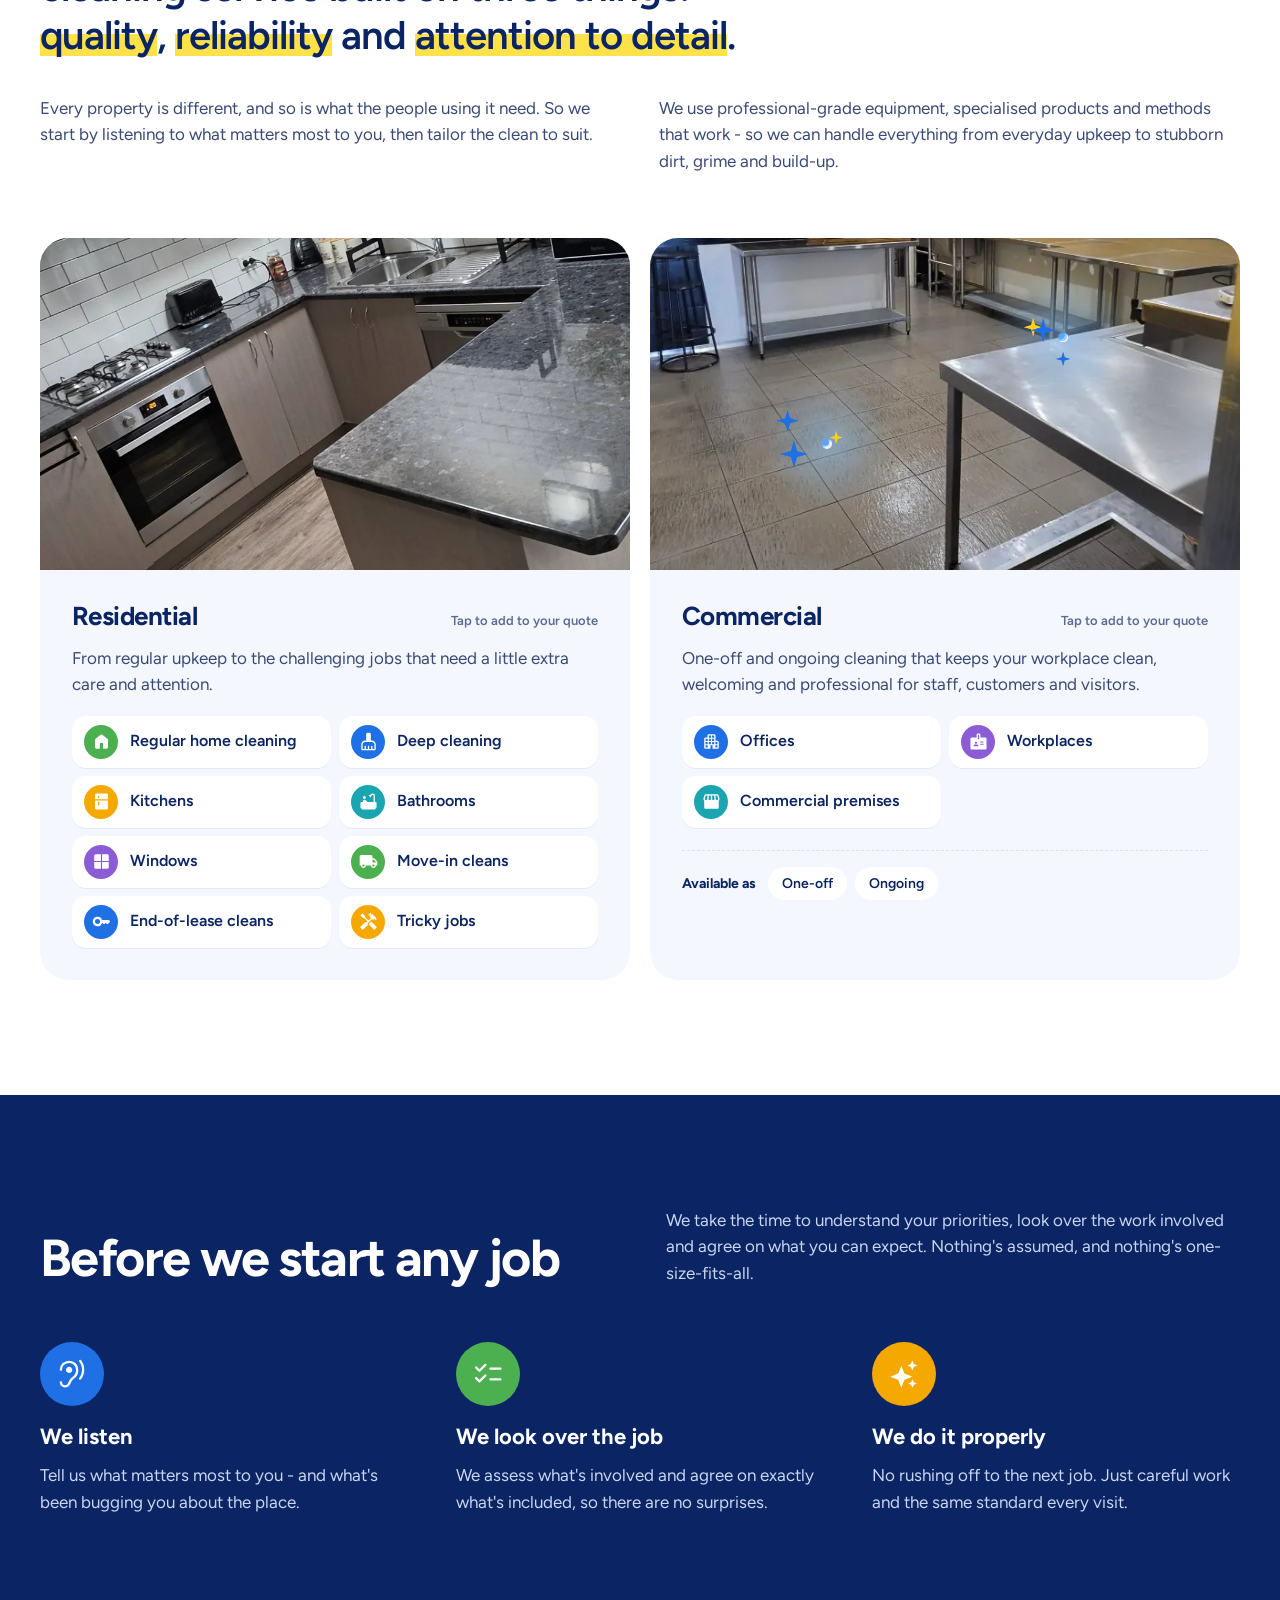
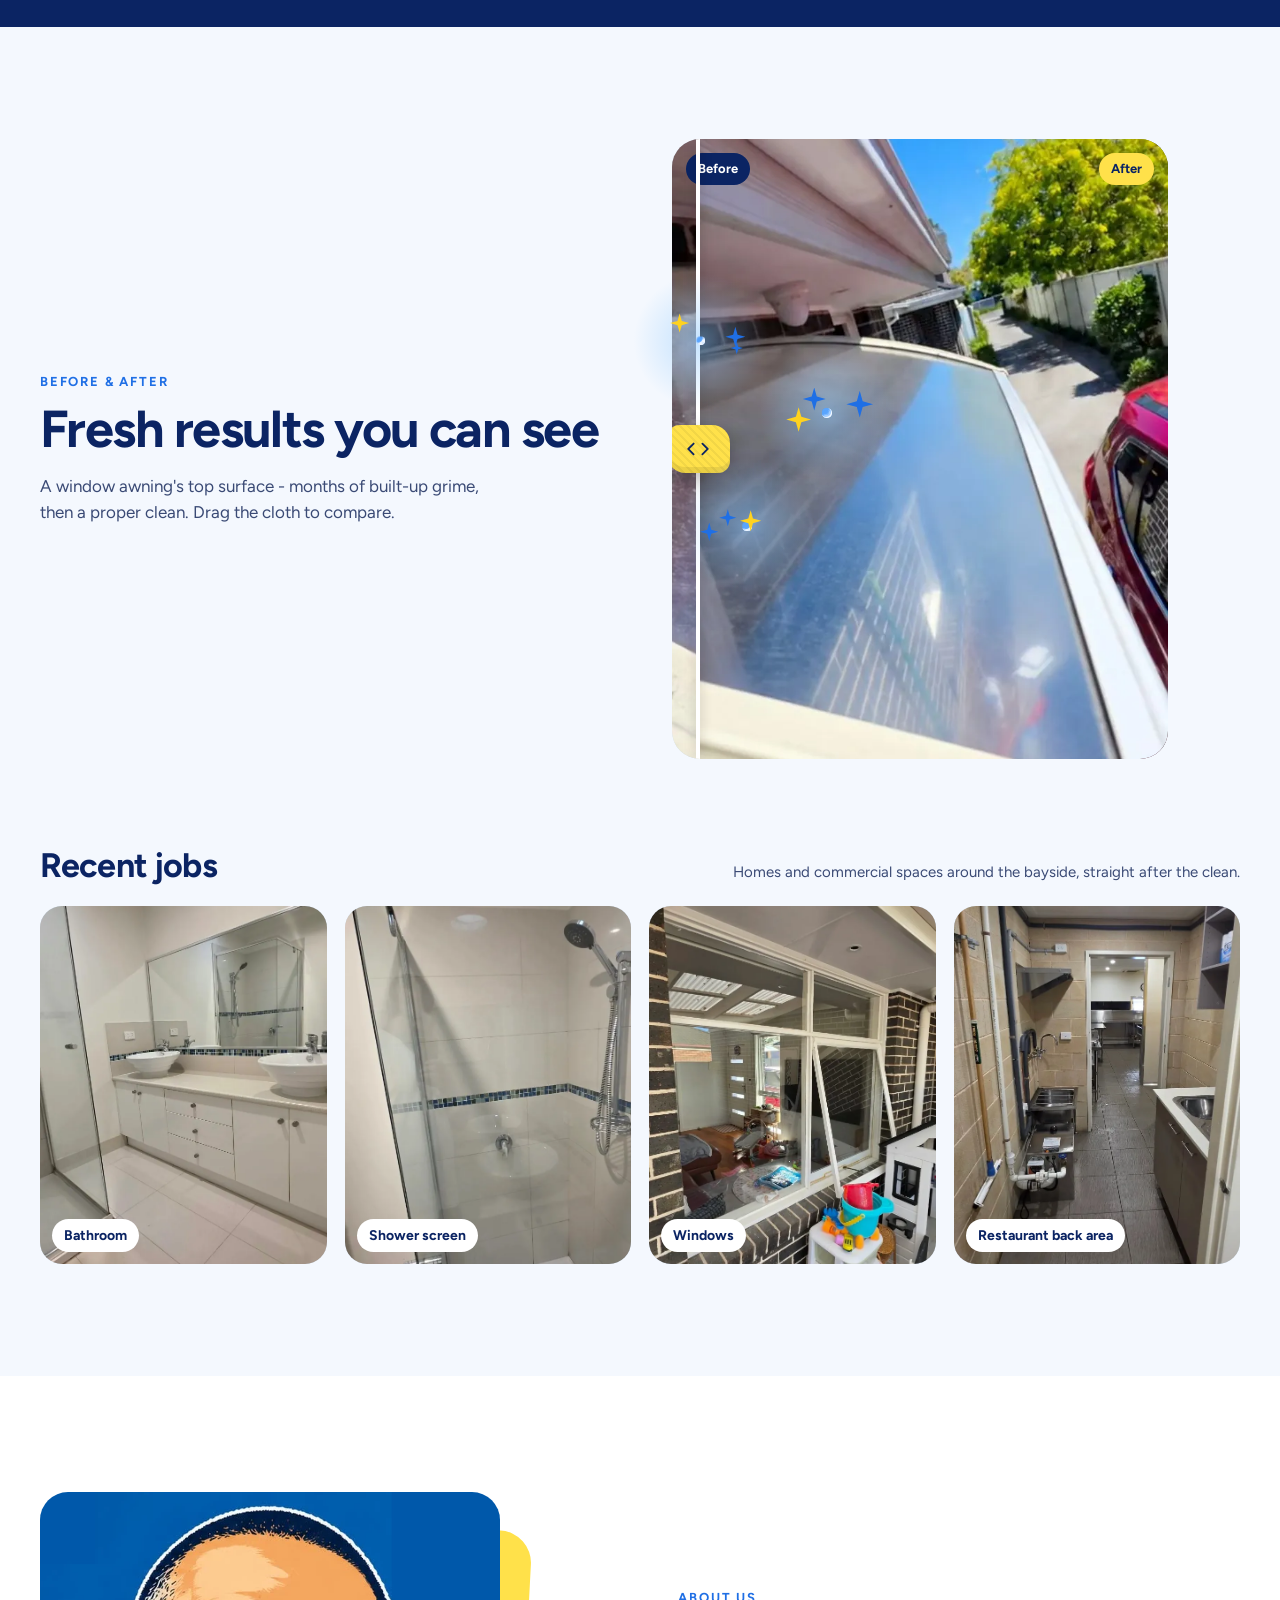
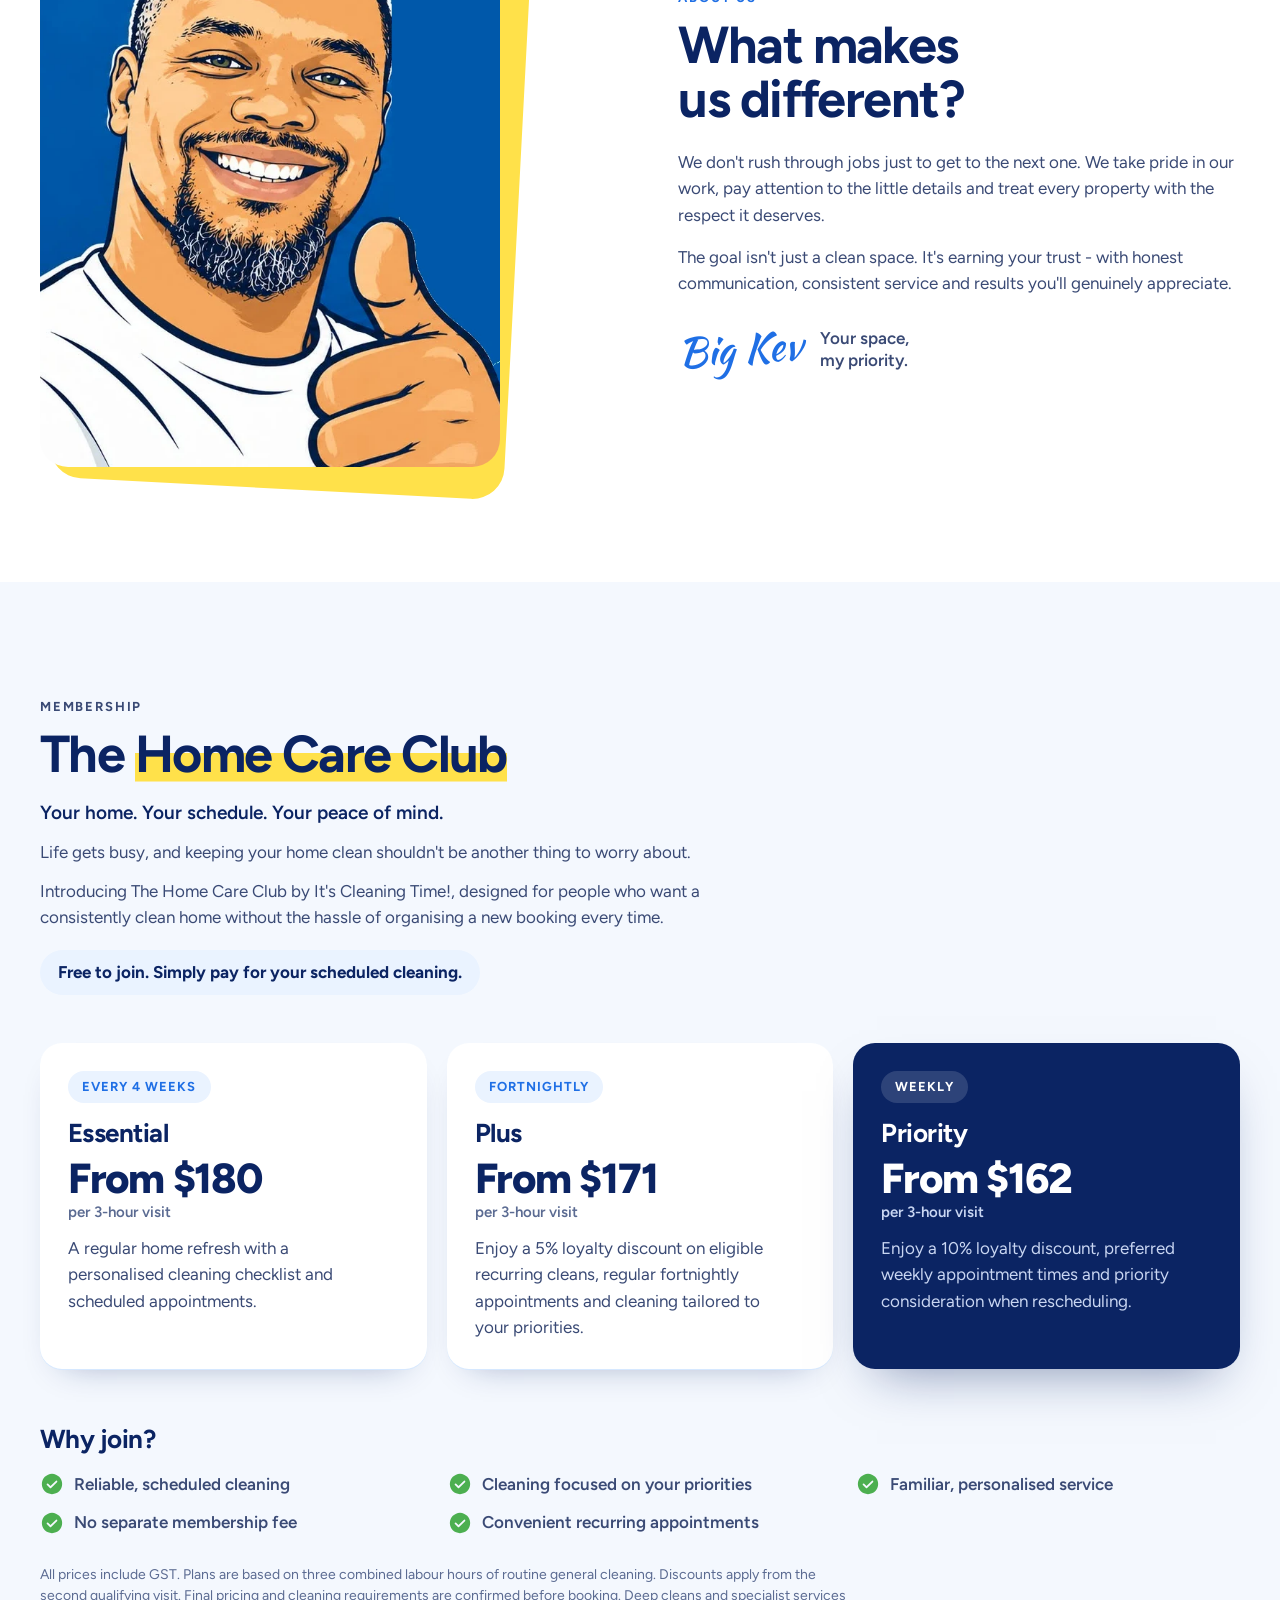
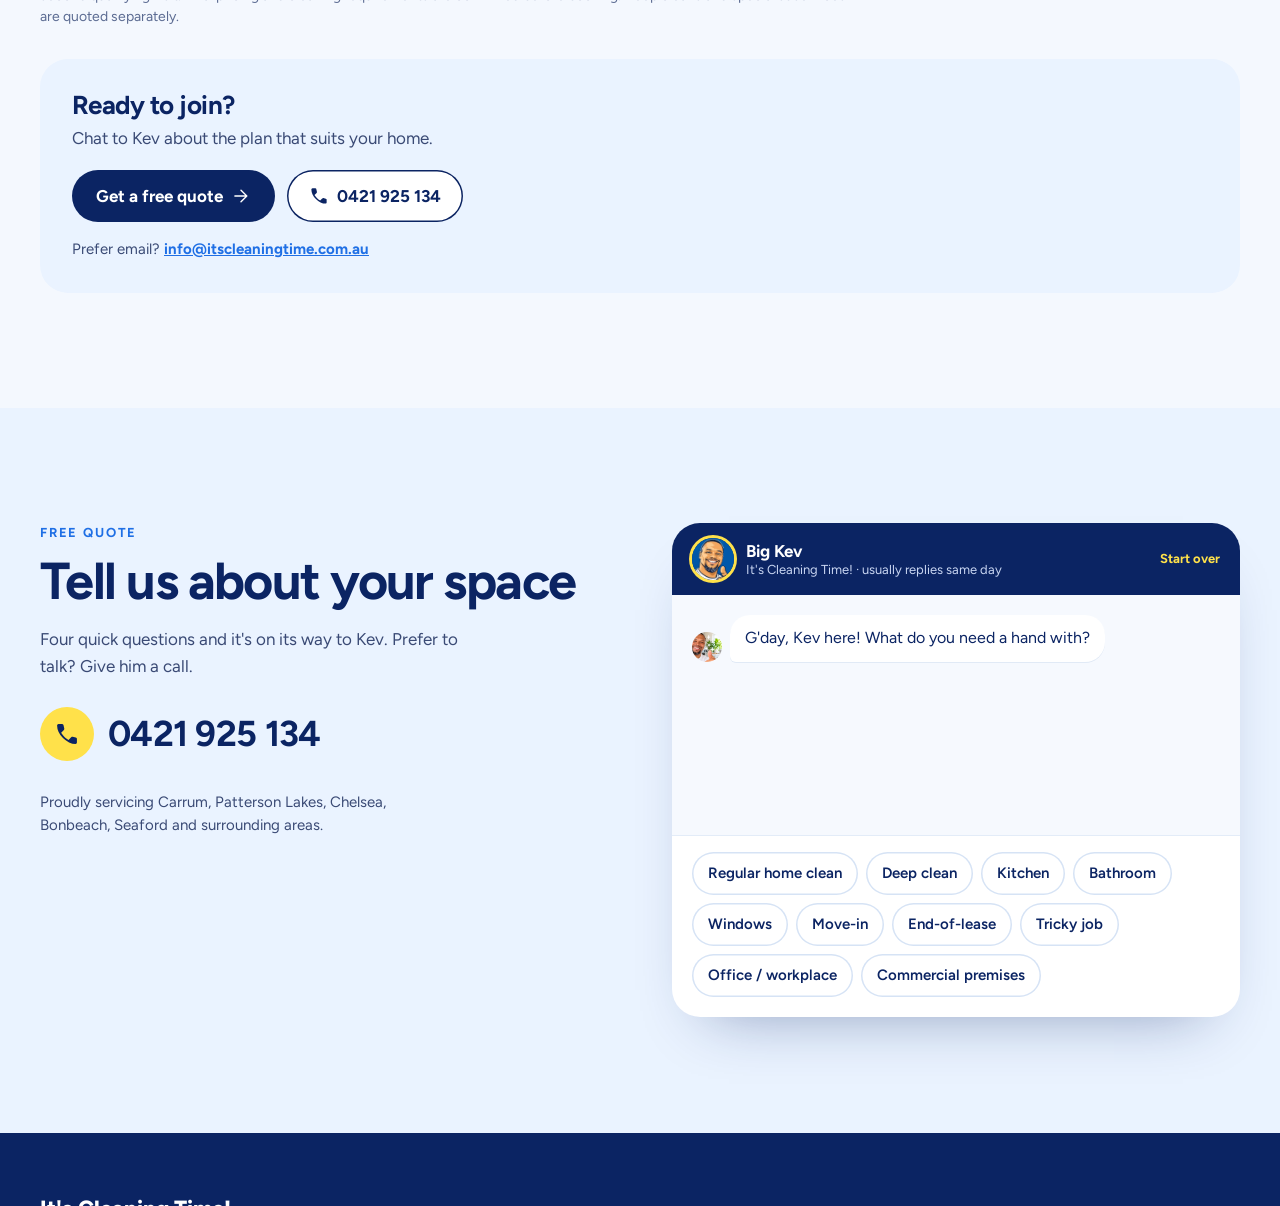
==== commit 8665a357: "Add files via upload" ====
--- a/index.html
+++ b/index.html
@@ -16,7 +16,7 @@
 <meta property="og:title" content="It's Cleaning Time! with Big Kev">
 <meta property="og:description" content="Residential and commercial cleaning in Carrum, Patterson Lakes, Chelsea, Bonbeach and Seaford. Your space, my priority.">
 <meta property="og:url" content="https://itscleaningtime.com.au/">
-<meta property="og:image" content="https://itscleaningtime.com.au/assets/img/og-image.jpg">
+<meta property="og:image" content="https://itscleaningtime.com.au/assets/img/og-card.jpg">
 <meta property="og:image:width" content="1200">
 <meta property="og:image:height" content="630">
 <meta property="og:locale" content="en_AU">
@@ -121,7 +121,7 @@
   "description": "Residential and commercial cleaning in Carrum, Patterson Lakes, Chelsea, Bonbeach, Seaford and surrounding areas.",
   "url": "https://itscleaningtime.com.au/",
   "telephone": "+61421925134",
-  "image": "https://itscleaningtime.com.au/assets/img/og-image.jpg",
+  "image": "https://itscleaningtime.com.au/assets/img/og-card.jpg",
   "logo": "https://itscleaningtime.com.au/apple-touch-icon.png",
   "areaServed": [
     { "@type": "Place", "name": "Carrum, VIC" },
